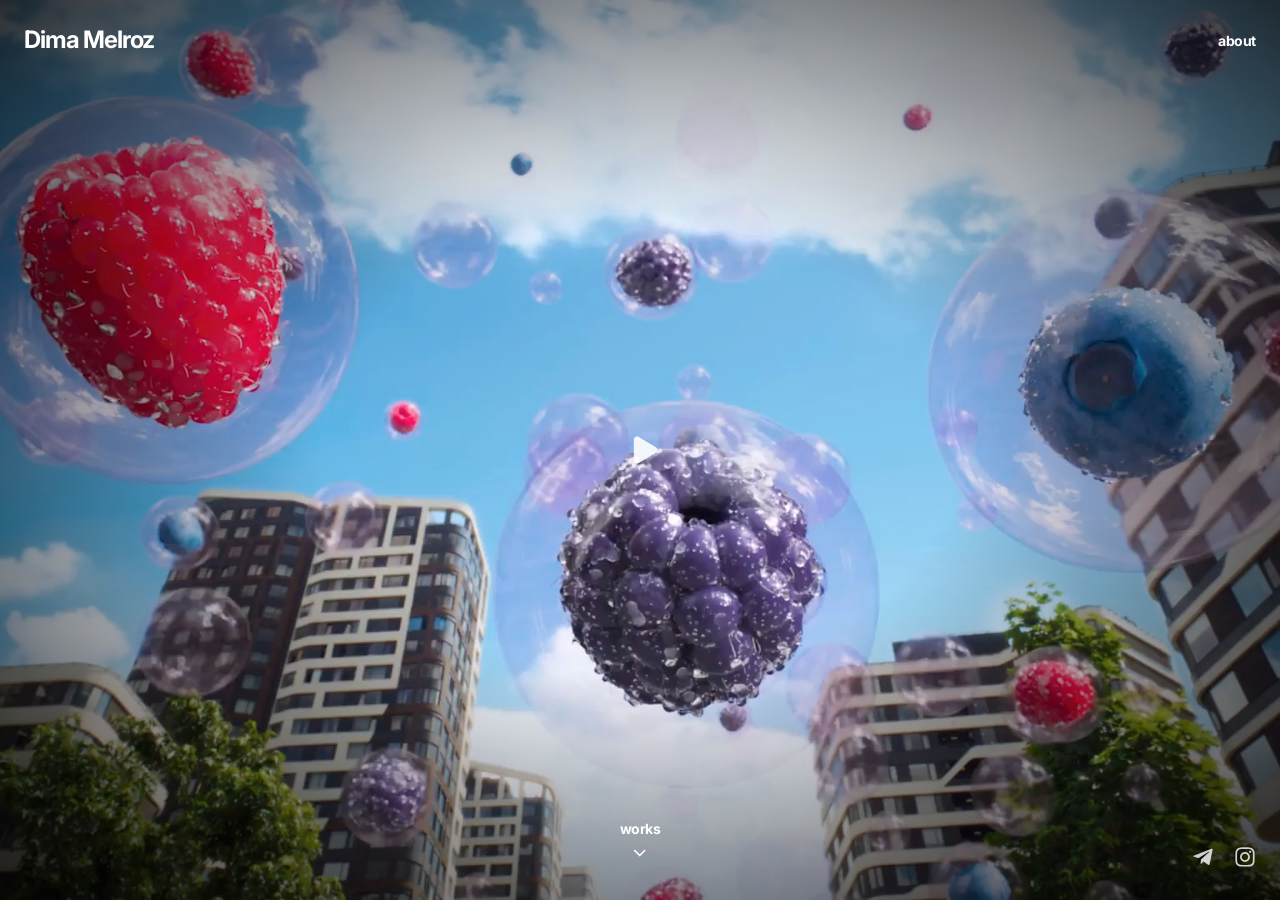
==== index.html @ 9985dc81 "Deploy queued work preview loading" ====
<!DOCTYPE html><html lang="en"><head><meta charSet="utf-8"/><meta name="viewport" content="width=device-width, initial-scale=1, maximum-scale=1"/><link rel="stylesheet" href="/_next/static/chunks/176vd5yc0ti4g.css" data-precedence="next"/><link rel="preload" as="script" fetchPriority="low" href="/_next/static/chunks/1-3at-bas7qha.js"/><script src="/_next/static/chunks/3diwb2iuom_tm.js" async=""></script><script src="/_next/static/chunks/3hdj40qmts5sf.js" async=""></script><script src="/_next/static/chunks/turbopack-1m31_u75n0wxl.js" async=""></script><script src="/_next/static/chunks/1y30nf5sc70g7.js" async=""></script><script src="/_next/static/chunks/25xmcw65e7tao.js" async=""></script><script src="/_next/static/chunks/14mrh2-p_w84d.js" async=""></script><script src="/_next/static/chunks/2h3ic3xntbhxk.js" async=""></script><title>Dima Melroz — Film Director</title><meta name="description" content="Portfolio of director Dima Melroz. Commercials, music videos, AI films."/><link rel="icon" href="/favicon.ico?favicon.1hoiaz_u17ow0.ico" sizes="256x256" type="image/x-icon"/><link rel="icon" href="/icon.svg?icon.28g_gi4tfd292.svg" sizes="any" type="image/svg+xml"/><script src="/_next/static/chunks/0cz1d0mv5g_q7.js" noModule=""></script></head><body><div hidden=""><!--$--><!--/$--></div><style>
        @keyframes works-filter-enter {
          from {
            opacity: 0;
            transform: translate(-50%, calc(-50% - 18px));
          }
          to {
            opacity: 1;
            transform: translate(-50%, -50%);
          }
        }
        .works-filter-controls {
          animation: works-filter-enter 0.5s cubic-bezier(0.22, 1, 0.36, 1) both;
        }
      </style><header class="fixed top-0 left-0 right-0 z-[90] flex items-center justify-between" style="height:var(--header-height);padding-left:clamp(16px, 3vw, 24px);padding-right:clamp(16px, 3vw, 24px);pointer-events:auto"><a class="text-white font-bold no-underline" style="font-size:clamp(20px, 2.5vw, 24px);letter-spacing:-0.04em" href="/">Dima Melroz</a><div class="flex items-center gap-4"><button class="hidden md:inline-block cursor-pointer bg-transparent border-none text-white hover:text-white transition-colors" style="font-size:14px;font-weight:700;letter-spacing:-0.035em">about</button><button class="md:hidden cursor-pointer bg-transparent border-none text-white p-1" aria-label="Open menu" style="line-height:0"><svg xmlns="http://www.w3.org/2000/svg" width="32" height="32" viewBox="0 0 24 24" fill="none" stroke="currentColor" stroke-width="1.5" stroke-linecap="round" stroke-linejoin="round" class="lucide lucide-plus" aria-hidden="true"><path d="M5 12h14"></path><path d="M12 5v14"></path></svg></button></div></header><main class="home-screen relative w-screen overflow-hidden" style="--home-bottom-offset:max(32px, calc(env(safe-area-inset-bottom) + 24px));height:100svh;min-height:100svh"><div class="absolute inset-0 z-0 pointer-events-none"><picture><source srcSet="/posters/showreel4-mobile-handbrake.mp4.jpg?v=first-frame-2" media="(max-width: 767px)"/><img src="/posters/showreel4-handbrake.mp4.jpg?v=first-frame-2" alt="" class="absolute inset-0 w-full h-full object-cover"/></picture><div class="absolute inset-0 pointer-events-none" style="background:radial-gradient(ellipse at center, rgba(0,0,0,0) 35%, rgba(0,0,0,0.8) 100%)"></div></div><div class="home-scroll-indicator absolute left-1/2 -translate-x-1/2 flex flex-col items-center gap-1"><a aria-label="Go to works" class="no-underline flex flex-col items-center gap-1 min-w-[48px] min-h-[48px] justify-center cursor-pointer p-2" href="/works/"><span class="flex flex-col items-center gap-1"><span style="font-size:14px;color:white;letter-spacing:-0.035em;font-weight:700">works</span><svg xmlns="http://www.w3.org/2000/svg" width="20" height="20" viewBox="0 0 24 24" fill="none" stroke="white" stroke-width="2" stroke-linecap="round" stroke-linejoin="round" class="lucide lucide-chevron-down" aria-hidden="true"><path d="m6 9 6 6 6-6"></path></svg></span></a><style>
        .home-scroll-indicator {
          bottom: var(--home-bottom-offset, max(32px, calc(env(safe-area-inset-bottom) + 24px)));
        }
      </style></div><div class="home-social-links" style="position:absolute;bottom:var(--home-bottom-offset);right:clamp(16px, 3vw, 24px);display:flex;align-items:center;gap:20px;z-index:20;pointer-events:auto"><div style="display:flex;align-items:center;gap:20px"><a href="https://t.me/melrozay" target="_blank" rel="noopener noreferrer" aria-label="Telegram" class="text-white/80 flex items-center transition duration-200 ease-out hover:-translate-y-0.5 hover:scale-110 hover:text-white focus-visible:outline focus-visible:outline-2 focus-visible:outline-white/70"><svg stroke="currentColor" fill="currentColor" stroke-width="0" viewBox="0 0 448 512" height="22" width="22" xmlns="http://www.w3.org/2000/svg"><path d="M446.7 98.6l-67.6 318.8c-5.1 22.5-18.4 28.1-37.3 17.5l-103-75.9-49.7 47.8c-5.5 5.5-10.1 10.1-20.7 10.1l7.4-104.9 190.9-172.5c8.3-7.4-1.8-11.5-12.9-4.1L117.8 284 16.2 252.2c-22.1-6.9-22.5-22.1 4.6-32.7L418.2 66.4c18.4-6.9 34.5 4.1 28.5 32.2z"></path></svg></a><a href="https://www.instagram.com/dima.melroz/" target="_blank" rel="noopener noreferrer" aria-label="Instagram" class="text-white/80 flex items-center transition duration-200 ease-out hover:-translate-y-0.5 hover:scale-110 hover:text-white focus-visible:outline focus-visible:outline-2 focus-visible:outline-white/70"><svg stroke="currentColor" fill="currentColor" stroke-width="0" viewBox="0 0 448 512" height="22" width="22" xmlns="http://www.w3.org/2000/svg"><path d="M224.1 141c-63.6 0-114.9 51.3-114.9 114.9s51.3 114.9 114.9 114.9S339 319.5 339 255.9 287.7 141 224.1 141zm0 189.6c-41.1 0-74.7-33.5-74.7-74.7s33.5-74.7 74.7-74.7 74.7 33.5 74.7 74.7-33.6 74.7-74.7 74.7zm146.4-194.3c0 14.9-12 26.8-26.8 26.8-14.9 0-26.8-12-26.8-26.8s12-26.8 26.8-26.8 26.8 12 26.8 26.8zm76.1 27.2c-1.7-35.9-9.9-67.7-36.2-93.9-26.2-26.2-58-34.4-93.9-36.2-37-2.1-147.9-2.1-184.9 0-35.8 1.7-67.6 9.9-93.9 36.1s-34.4 58-36.2 93.9c-2.1 37-2.1 147.9 0 184.9 1.7 35.9 9.9 67.7 36.2 93.9s58 34.4 93.9 36.2c37 2.1 147.9 2.1 184.9 0 35.9-1.7 67.7-9.9 93.9-36.2 26.2-26.2 34.4-58 36.2-93.9 2.1-37 2.1-147.8 0-184.8zM398.8 388c-7.8 19.6-22.9 34.7-42.6 42.6-29.5 11.7-99.5 9-132.1 9s-102.7 2.6-132.1-9c-19.6-7.8-34.7-22.9-42.6-42.6-11.7-29.5-9-99.5-9-132.1s-2.6-102.7 9-132.1c7.8-19.6 22.9-34.7 42.6-42.6 29.5-11.7 99.5-9 132.1-9s102.7-2.6 132.1 9c19.6 7.8 34.7 22.9 42.6 42.6 11.7 29.5 9 99.5 9 132.1s2.7 102.7-9 132.1z"></path></svg></a></div></div><style>
        .home-screen {
          --home-bottom-offset: max(32px, calc(env(safe-area-inset-bottom) + 24px));
        }
      </style></main><!--$--><!--/$--><script src="/_next/static/chunks/1-3at-bas7qha.js" id="_R_" async=""></script><script>(self.__next_f=self.__next_f||[]).push([0])</script><script>self.__next_f.push([1,"1:\"$Sreact.fragment\"\n2:I[85152,[\"/_next/static/chunks/1y30nf5sc70g7.js\",\"/_next/static/chunks/25xmcw65e7tao.js\",\"/_next/static/chunks/14mrh2-p_w84d.js\"],\"FilterProvider\"]\n3:I[48378,[\"/_next/static/chunks/1y30nf5sc70g7.js\",\"/_next/static/chunks/25xmcw65e7tao.js\",\"/_next/static/chunks/14mrh2-p_w84d.js\"],\"AboutProvider\"]\n4:I[3374,[\"/_next/static/chunks/1y30nf5sc70g7.js\",\"/_next/static/chunks/25xmcw65e7tao.js\",\"/_next/static/chunks/14mrh2-p_w84d.js\"],\"Header\"]\n5:I[39756,[\"/_next/static/chunks/1y30nf5sc70g7.js\",\"/_next/static/chunks/25xmcw65e7tao.js\",\"/_next/static/chunks/14mrh2-p_w84d.js\"],\"default\"]\n6:I[37457,[\"/_next/static/chunks/1y30nf5sc70g7.js\",\"/_next/static/chunks/25xmcw65e7tao.js\",\"/_next/static/chunks/14mrh2-p_w84d.js\"],\"default\"]\n7:I[2701,[\"/_next/static/chunks/1y30nf5sc70g7.js\",\"/_next/static/chunks/25xmcw65e7tao.js\",\"/_next/static/chunks/14mrh2-p_w84d.js\"],\"AboutOverlay\"]\n8:I[47257,[\"/_next/static/chunks/1y30nf5sc70g7.js\",\"/_next/static/chunks/25xmcw65e7tao.js\",\"/_next/static/chunks/14mrh2-p_w84d.js\"],\"ClientPageRoot\"]\n9:I[52683,[\"/_next/static/chunks/1y30nf5sc70g7.js\",\"/_next/static/chunks/25xmcw65e7tao.js\",\"/_next/static/chunks/14mrh2-p_w84d.js\",\"/_next/static/chunks/2h3ic3xntbhxk.js\"],\"default\"]\nc:I[97367,[\"/_next/static/chunks/1y30nf5sc70g7.js\",\"/_next/static/chunks/25xmcw65e7tao.js\",\"/_next/static/chunks/14mrh2-p_w84d.js\"],\"OutletBoundary\"]\nd:\"$Sreact.suspense\"\nf:I[97367,[\"/_next/static/chunks/1y30nf5sc70g7.js\",\"/_next/static/chunks/25xmcw65e7tao.js\",\"/_next/static/chunks/14mrh2-p_w84d.js\"],\"ViewportBoundary\"]\n11:I[97367,[\"/_next/static/chunks/1y30nf5sc70g7.js\",\"/_next/static/chunks/25xmcw65e7tao.js\",\"/_next/static/chunks/14mrh2-p_w84d.js\"],\"MetadataBoundary\"]\n13:I[68027,[\"/_next/static/chunks/1y30nf5sc70g7.js\",\"/_next/static/chunks/25xmcw65e7tao.js\",\"/_next/static/chunks/14mrh2-p_w84d.js\"],\"default\",1]\n:HL[\"/_next/static/chunks/176vd5yc0ti4g.css\",\"style\"]\n"])</script><script>self.__next_f.push([1,"0:{\"P\":null,\"c\":[\"\",\"\"],\"q\":\"\",\"i\":false,\"f\":[[[\"\",{\"children\":[\"__PAGE__\",{}]},\"$undefined\",\"$undefined\",16],[[\"$\",\"$1\",\"c\",{\"children\":[[[\"$\",\"link\",\"0\",{\"rel\":\"stylesheet\",\"href\":\"/_next/static/chunks/176vd5yc0ti4g.css\",\"precedence\":\"next\",\"crossOrigin\":\"$undefined\",\"nonce\":\"$undefined\"}],[\"$\",\"script\",\"script-0\",{\"src\":\"/_next/static/chunks/1y30nf5sc70g7.js\",\"async\":true,\"nonce\":\"$undefined\"}],[\"$\",\"script\",\"script-1\",{\"src\":\"/_next/static/chunks/25xmcw65e7tao.js\",\"async\":true,\"nonce\":\"$undefined\"}],[\"$\",\"script\",\"script-2\",{\"src\":\"/_next/static/chunks/14mrh2-p_w84d.js\",\"async\":true,\"nonce\":\"$undefined\"}]],[\"$\",\"html\",null,{\"lang\":\"en\",\"children\":[\"$\",\"body\",null,{\"children\":[\"$\",\"$L2\",null,{\"children\":[\"$\",\"$L3\",null,{\"children\":[[\"$\",\"$L4\",null,{}],[\"$\",\"$L5\",null,{\"parallelRouterKey\":\"children\",\"error\":\"$undefined\",\"errorStyles\":\"$undefined\",\"errorScripts\":\"$undefined\",\"template\":[\"$\",\"$L6\",null,{}],\"templateStyles\":\"$undefined\",\"templateScripts\":\"$undefined\",\"notFound\":[[[\"$\",\"title\",null,{\"children\":\"404: This page could not be found.\"}],[\"$\",\"div\",null,{\"style\":{\"fontFamily\":\"system-ui,\\\"Segoe UI\\\",Roboto,Helvetica,Arial,sans-serif,\\\"Apple Color Emoji\\\",\\\"Segoe UI Emoji\\\"\",\"height\":\"100vh\",\"textAlign\":\"center\",\"display\":\"flex\",\"flexDirection\":\"column\",\"alignItems\":\"center\",\"justifyContent\":\"center\"},\"children\":[\"$\",\"div\",null,{\"children\":[[\"$\",\"style\",null,{\"dangerouslySetInnerHTML\":{\"__html\":\"body{color:#000;background:#fff;margin:0}.next-error-h1{border-right:1px solid rgba(0,0,0,.3)}@media (prefers-color-scheme:dark){body{color:#fff;background:#000}.next-error-h1{border-right:1px solid rgba(255,255,255,.3)}}\"}}],[\"$\",\"h1\",null,{\"className\":\"next-error-h1\",\"style\":{\"display\":\"inline-block\",\"margin\":\"0 20px 0 0\",\"padding\":\"0 23px 0 0\",\"fontSize\":24,\"fontWeight\":500,\"verticalAlign\":\"top\",\"lineHeight\":\"49px\"},\"children\":404}],[\"$\",\"div\",null,{\"style\":{\"display\":\"inline-block\"},\"children\":[\"$\",\"h2\",null,{\"style\":{\"fontSize\":14,\"fontWeight\":400,\"lineHeight\":\"49px\",\"margin\":0},\"children\":\"This page could not be found.\"}]}]]}]}]],[]],\"forbidden\":\"$undefined\",\"unauthorized\":\"$undefined\"}],[\"$\",\"$L7\",null,{}]]}]}]}]}]]}],{\"children\":[[\"$\",\"$1\",\"c\",{\"children\":[[\"$\",\"$L8\",null,{\"Component\":\"$9\",\"serverProvidedParams\":{\"searchParams\":{},\"params\":{},\"promises\":[\"$@a\",\"$@b\"]}}],[[\"$\",\"script\",\"script-0\",{\"src\":\"/_next/static/chunks/2h3ic3xntbhxk.js\",\"async\":true,\"nonce\":\"$undefined\"}]],[\"$\",\"$Lc\",null,{\"children\":[\"$\",\"$d\",null,{\"name\":\"Next.MetadataOutlet\",\"children\":\"$@e\"}]}]]}],{},null,false,null]},null,false,null],[\"$\",\"$1\",\"h\",{\"children\":[null,[\"$\",\"$Lf\",null,{\"children\":\"$L10\"}],[\"$\",\"div\",null,{\"hidden\":true,\"children\":[\"$\",\"$L11\",null,{\"children\":[\"$\",\"$d\",null,{\"name\":\"Next.Metadata\",\"children\":\"$L12\"}]}]}],null]}],false]],\"m\":\"$undefined\",\"G\":[\"$13\",[[\"$\",\"link\",\"0\",{\"rel\":\"stylesheet\",\"href\":\"/_next/static/chunks/176vd5yc0ti4g.css\",\"precedence\":\"next\",\"crossOrigin\":\"$undefined\",\"nonce\":\"$undefined\"}]]],\"S\":true,\"h\":null,\"s\":\"$undefined\",\"l\":\"$undefined\",\"p\":\"$undefined\",\"d\":\"$undefined\",\"b\":\"7ACKQ4gsOfjHEMgjkuQWg\"}\n"])</script><script>self.__next_f.push([1,"a:{}\nb:\"$0:f:0:1:1:children:0:props:children:0:props:serverProvidedParams:params\"\n"])</script><script>self.__next_f.push([1,"10:[[\"$\",\"meta\",\"0\",{\"charSet\":\"utf-8\"}],[\"$\",\"meta\",\"1\",{\"name\":\"viewport\",\"content\":\"width=device-width, initial-scale=1, maximum-scale=1\"}]]\n"])</script><script>self.__next_f.push([1,"14:I[27201,[\"/_next/static/chunks/1y30nf5sc70g7.js\",\"/_next/static/chunks/25xmcw65e7tao.js\",\"/_next/static/chunks/14mrh2-p_w84d.js\"],\"IconMark\"]\ne:null\n12:[[\"$\",\"title\",\"0\",{\"children\":\"Dima Melroz — Film Director\"}],[\"$\",\"meta\",\"1\",{\"name\":\"description\",\"content\":\"Portfolio of director Dima Melroz. Commercials, music videos, AI films.\"}],[\"$\",\"link\",\"2\",{\"rel\":\"icon\",\"href\":\"/favicon.ico?favicon.1hoiaz_u17ow0.ico\",\"sizes\":\"256x256\",\"type\":\"image/x-icon\"}],[\"$\",\"link\",\"3\",{\"rel\":\"icon\",\"href\":\"/icon.svg?icon.28g_gi4tfd292.svg\",\"sizes\":\"any\",\"type\":\"image/svg+xml\"}],[\"$\",\"$L14\",\"4\",{}]]\n"])</script></body></html>
---- _next/static/chunks/176vd5yc0ti4g.css ----
@import "https://fonts.googleapis.com/css2?family=Inter:wght@400;500;600;700&display=swap";
@layer properties{@supports (((-webkit-hyphens:none)) and (not (margin-trim:inline))) or ((-moz-orient:inline) and (not (color:rgb(from red r g b)))){*,:before,:after,::backdrop{--tw-translate-x:0;--tw-translate-y:0;--tw-translate-z:0;--tw-rotate-x:initial;--tw-rotate-y:initial;--tw-rotate-z:initial;--tw-skew-x:initial;--tw-skew-y:initial;--tw-border-style:solid;--tw-gradient-position:initial;--tw-gradient-from:#0000;--tw-gradient-via:#0000;--tw-gradient-to:#0000;--tw-gradient-stops:initial;--tw-gradient-via-stops:initial;--tw-gradient-from-position:0%;--tw-gradient-via-position:50%;--tw-gradient-to-position:100%;--tw-font-weight:initial;--tw-blur:initial;--tw-brightness:initial;--tw-contrast:initial;--tw-grayscale:initial;--tw-hue-rotate:initial;--tw-invert:initial;--tw-opacity:initial;--tw-saturate:initial;--tw-sepia:initial;--tw-drop-shadow:initial;--tw-drop-shadow-color:initial;--tw-drop-shadow-alpha:100%;--tw-drop-shadow-size:initial;--tw-backdrop-blur:initial;--tw-backdrop-brightness:initial;--tw-backdrop-contrast:initial;--tw-backdrop-grayscale:initial;--tw-backdrop-hue-rotate:initial;--tw-backdrop-invert:initial;--tw-backdrop-opacity:initial;--tw-backdrop-saturate:initial;--tw-backdrop-sepia:initial;--tw-duration:initial;--tw-ease:initial;--tw-scale-x:1;--tw-scale-y:1;--tw-scale-z:1;--tw-outline-style:solid}}}@layer theme{:root,:host{--font-sans:ui-sans-serif, system-ui, sans-serif, "Apple Color Emoji", "Segoe UI Emoji", "Segoe UI Symbol", "Noto Color Emoji";--font-mono:ui-monospace, SFMono-Regular, Menlo, Monaco, Consolas, "Liberation Mono", "Courier New", monospace;--color-black:#000;--color-white:#fff;--spacing:.25rem;--container-7xl:80rem;--text-xs:.75rem;--text-xs--line-height:calc(1 / .75);--text-base:1rem;--text-base--line-height:calc(1.5 / 1);--text-lg:1.125rem;--text-lg--line-height:calc(1.75 / 1.125);--font-weight-bold:700;--ease-out:cubic-bezier(0, 0, .2, 1);--blur-2xl:40px;--blur-3xl:64px;--aspect-video:16 / 9;--default-transition-duration:.15s;--default-transition-timing-function:cubic-bezier(.4, 0, .2, 1);--default-font-family:var(--font-sans);--default-mono-font-family:var(--font-mono);--color-bg:#0a0a0a;--color-text:#f5f7fa}}@layer base{*,:after,:before,::backdrop{box-sizing:border-box;border:0 solid;margin:0;padding:0}::file-selector-button{box-sizing:border-box;border:0 solid;margin:0;padding:0}html,:host{-webkit-text-size-adjust:100%;tab-size:4;line-height:1.5;font-family:var(--default-font-family,ui-sans-serif, system-ui, sans-serif, "Apple Color Emoji", "Segoe UI Emoji", "Segoe UI Symbol", "Noto Color Emoji");font-feature-settings:var(--default-font-feature-settings,normal);font-variation-settings:var(--default-font-variation-settings,normal);-webkit-tap-highlight-color:transparent}hr{height:0;color:inherit;border-top-width:1px}abbr:where([title]){-webkit-text-decoration:underline dotted;text-decoration:underline dotted}h1,h2,h3,h4,h5,h6{font-size:inherit;font-weight:inherit}a{color:inherit;-webkit-text-decoration:inherit;-webkit-text-decoration:inherit;-webkit-text-decoration:inherit;-webkit-text-decoration:inherit;text-decoration:inherit}b,strong{font-weight:bolder}code,kbd,samp,pre{font-family:var(--default-mono-font-family,ui-monospace, SFMono-Regular, Menlo, Monaco, Consolas, "Liberation Mono", "Courier New", monospace);font-feature-settings:var(--default-mono-font-feature-settings,normal);font-variation-settings:var(--default-mono-font-variation-settings,normal);font-size:1em}small{font-size:80%}sub,sup{vertical-align:baseline;font-size:75%;line-height:0;position:relative}sub{bottom:-.25em}sup{top:-.5em}table{text-indent:0;border-color:inherit;border-collapse:collapse}:-moz-focusring{outline:auto}progress{vertical-align:baseline}summary{display:list-item}ol,ul,menu{list-style:none}img,svg,video,canvas,audio,iframe,embed,object{vertical-align:middle;display:block}img,video{max-width:100%;height:auto}button,input,select,optgroup,textarea{font:inherit;font-feature-settings:inherit;font-variation-settings:inherit;letter-spacing:inherit;color:inherit;opacity:1;background-color:#0000;border-radius:0}::file-selector-button{font:inherit;font-feature-settings:inherit;font-variation-settings:inherit;letter-spacing:inherit;color:inherit;opacity:1;background-color:#0000;border-radius:0}:where(select:is([multiple],[size])) optgroup{font-weight:bolder}:where(select:is([multiple],[size])) optgroup option{padding-inline-start:20px}::file-selector-button{margin-inline-end:4px}::placeholder{opacity:1}@supports (not ((-webkit-appearance:-apple-pay-button))) or (contain-intrinsic-size:1px){::placeholder{color:currentColor}@supports (color:color-mix(in lab, red, red)){::placeholder{color:color-mix(in oklab, currentcolor 50%, transparent)}}}textarea{resize:vertical}::-webkit-search-decoration{-webkit-appearance:none}::-webkit-date-and-time-value{min-height:1lh;text-align:inherit}::-webkit-datetime-edit{display:inline-flex}::-webkit-datetime-edit-fields-wrapper{padding:0}::-webkit-datetime-edit{padding-block:0}::-webkit-datetime-edit-year-field{padding-block:0}::-webkit-datetime-edit-month-field{padding-block:0}::-webkit-datetime-edit-day-field{padding-block:0}::-webkit-datetime-edit-hour-field{padding-block:0}::-webkit-datetime-edit-minute-field{padding-block:0}::-webkit-datetime-edit-second-field{padding-block:0}::-webkit-datetime-edit-millisecond-field{padding-block:0}::-webkit-datetime-edit-meridiem-field{padding-block:0}::-webkit-calendar-picker-indicator{line-height:1}:-moz-ui-invalid{box-shadow:none}button,input:where([type=button],[type=reset],[type=submit]){appearance:button}::file-selector-button{appearance:button}::-webkit-inner-spin-button{height:auto}::-webkit-outer-spin-button{height:auto}[hidden]:where(:not([hidden=until-found])){display:none!important}}@layer components;@layer utilities{.pointer-events-auto{pointer-events:auto}.pointer-events-none{pointer-events:none}.invisible{visibility:hidden}.visible{visibility:visible}.absolute{position:absolute}.fixed{position:fixed}.relative{position:relative}.static{position:static}.inset-0{inset:calc(var(--spacing) * 0)}.top-0{top:calc(var(--spacing) * 0)}.top-1\/2{top:50%}.top-4{top:calc(var(--spacing) * 4)}.top-6{top:calc(var(--spacing) * 6)}.right-0{right:calc(var(--spacing) * 0)}.right-4{right:calc(var(--spacing) * 4)}.right-6{right:calc(var(--spacing) * 6)}.bottom-0{bottom:calc(var(--spacing) * 0)}.bottom-4{bottom:calc(var(--spacing) * 4)}.left-0{left:calc(var(--spacing) * 0)}.left-1\/2{left:50%}.left-4{left:calc(var(--spacing) * 4)}.-z-10{z-index:calc(10 * -1)}.z-0{z-index:0}.z-10{z-index:10}.z-20{z-index:20}.z-\[90\]{z-index:90}.z-\[100\]{z-index:100}.z-\[150\]{z-index:150}.z-\[200\]{z-index:200}.container{width:100%}@media (min-width:40rem){.container{max-width:40rem}}@media (min-width:48rem){.container{max-width:48rem}}@media (min-width:64rem){.container{max-width:64rem}}@media (min-width:80rem){.container{max-width:80rem}}@media (min-width:96rem){.container{max-width:96rem}}.mx-auto{margin-inline:auto}.block{display:block}.flex{display:flex}.grid{display:grid}.hidden{display:none}.inline-block{display:inline-block}.inline-flex{display:inline-flex}.aspect-\[9\/16\]{aspect-ratio:9/16}.aspect-video{aspect-ratio:var(--aspect-video)}.h-10{height:calc(var(--spacing) * 10)}.h-16{height:calc(var(--spacing) * 16)}.h-full{height:100%}.min-h-\[48px\]{min-height:48px}.w-10{width:calc(var(--spacing) * 10)}.w-16{width:calc(var(--spacing) * 16)}.w-full{width:100%}.w-screen{width:100vw}.max-w-7xl{max-width:var(--container-7xl)}.min-w-\[48px\]{min-width:48px}.-translate-x-1\/2{--tw-translate-x:calc(calc(1 / 2 * 100%) * -1);translate:var(--tw-translate-x) var(--tw-translate-y)}.-translate-y-1\/2{--tw-translate-y:calc(calc(1 / 2 * 100%) * -1);translate:var(--tw-translate-x) var(--tw-translate-y)}.transform{transform:var(--tw-rotate-x,) var(--tw-rotate-y,) var(--tw-rotate-z,) var(--tw-skew-x,) var(--tw-skew-y,)}.cursor-default{cursor:default}.cursor-pointer{cursor:pointer}.resize{resize:both}.flex-col{flex-direction:column}.flex-wrap{flex-wrap:wrap}.items-center{align-items:center}.justify-between{justify-content:space-between}.justify-center{justify-content:center}.gap-1{gap:calc(var(--spacing) * 1)}.gap-4{gap:calc(var(--spacing) * 4)}.overflow-hidden{overflow:hidden}.overflow-y-auto{overflow-y:auto}.border{border-style:var(--tw-border-style);border-width:1px}.border-0{border-style:var(--tw-border-style);border-width:0}.border-none{--tw-border-style:none;border-style:none}.bg-black{background-color:var(--color-black)}.bg-black\/30{background-color:#0000004d}@supports (color:color-mix(in lab, red, red)){.bg-black\/30{background-color:color-mix(in oklab, var(--color-black) 30%, transparent)}}.bg-black\/70{background-color:#000000b3}@supports (color:color-mix(in lab, red, red)){.bg-black\/70{background-color:color-mix(in oklab, var(--color-black) 70%, transparent)}}.bg-transparent{background-color:#0000}.bg-gradient-to-t{--tw-gradient-position:to top in oklab;background-image:linear-gradient(var(--tw-gradient-stops))}.from-black\/80{--tw-gradient-from:#000c}@supports (color:color-mix(in lab, red, red)){.from-black\/80{--tw-gradient-from:color-mix(in oklab, var(--color-black) 80%, transparent)}}.from-black\/80{--tw-gradient-stops:var(--tw-gradient-via-stops,var(--tw-gradient-position), var(--tw-gradient-from) var(--tw-gradient-from-position), var(--tw-gradient-to) var(--tw-gradient-to-position))}.via-black\/20{--tw-gradient-via:#0003}@supports (color:color-mix(in lab, red, red)){.via-black\/20{--tw-gradient-via:color-mix(in oklab, var(--color-black) 20%, transparent)}}.via-black\/20{--tw-gradient-via-stops:var(--tw-gradient-position), var(--tw-gradient-from) var(--tw-gradient-from-position), var(--tw-gradient-via) var(--tw-gradient-via-position), var(--tw-gradient-to) var(--tw-gradient-to-position);--tw-gradient-stops:var(--tw-gradient-via-stops)}.to-transparent{--tw-gradient-to:transparent;--tw-gradient-stops:var(--tw-gradient-via-stops,var(--tw-gradient-position), var(--tw-gradient-from) var(--tw-gradient-from-position), var(--tw-gradient-to) var(--tw-gradient-to-position))}.object-cover{object-fit:cover}.p-0{padding:calc(var(--spacing) * 0)}.p-1{padding:calc(var(--spacing) * 1)}.p-2{padding:calc(var(--spacing) * 2)}.px-4{padding-inline:calc(var(--spacing) * 4)}.px-8{padding-inline:calc(var(--spacing) * 8)}.py-4{padding-block:calc(var(--spacing) * 4)}.pb-6{padding-bottom:calc(var(--spacing) * 6)}.text-base{font-size:var(--text-base);line-height:var(--tw-leading,var(--text-base--line-height))}.text-xs{font-size:var(--text-xs);line-height:var(--tw-leading,var(--text-xs--line-height))}.font-bold{--tw-font-weight:var(--font-weight-bold);font-weight:var(--font-weight-bold)}.text-white{color:var(--color-white)}.text-white\/50{color:#ffffff80}@supports (color:color-mix(in lab, red, red)){.text-white\/50{color:color-mix(in oklab, var(--color-white) 50%, transparent)}}.text-white\/70{color:#ffffffb3}@supports (color:color-mix(in lab, red, red)){.text-white\/70{color:color-mix(in oklab, var(--color-white) 70%, transparent)}}.text-white\/80{color:#fffc}@supports (color:color-mix(in lab, red, red)){.text-white\/80{color:color-mix(in oklab, var(--color-white) 80%, transparent)}}.lowercase{text-transform:lowercase}.no-underline{text-decoration-line:none}.opacity-50{opacity:.5}.opacity-90{opacity:.9}.opacity-100{opacity:1}.filter{filter:var(--tw-blur,) var(--tw-brightness,) var(--tw-contrast,) var(--tw-grayscale,) var(--tw-hue-rotate,) var(--tw-invert,) var(--tw-saturate,) var(--tw-sepia,) var(--tw-drop-shadow,)}.backdrop-blur{--tw-backdrop-blur:blur(8px);-webkit-backdrop-filter:var(--tw-backdrop-blur,) var(--tw-backdrop-brightness,) var(--tw-backdrop-contrast,) var(--tw-backdrop-grayscale,) var(--tw-backdrop-hue-rotate,) var(--tw-backdrop-invert,) var(--tw-backdrop-opacity,) var(--tw-backdrop-saturate,) var(--tw-backdrop-sepia,);backdrop-filter:var(--tw-backdrop-blur,) var(--tw-backdrop-brightness,) var(--tw-backdrop-contrast,) var(--tw-backdrop-grayscale,) var(--tw-backdrop-hue-rotate,) var(--tw-backdrop-invert,) var(--tw-backdrop-opacity,) var(--tw-backdrop-saturate,) var(--tw-backdrop-sepia,)}.backdrop-blur-2xl{--tw-backdrop-blur:blur(var(--blur-2xl));-webkit-backdrop-filter:var(--tw-backdrop-blur,) var(--tw-backdrop-brightness,) var(--tw-backdrop-contrast,) var(--tw-backdrop-grayscale,) var(--tw-backdrop-hue-rotate,) var(--tw-backdrop-invert,) var(--tw-backdrop-opacity,) var(--tw-backdrop-saturate,) var(--tw-backdrop-sepia,);backdrop-filter:var(--tw-backdrop-blur,) var(--tw-backdrop-brightness,) var(--tw-backdrop-contrast,) var(--tw-backdrop-grayscale,) var(--tw-backdrop-hue-rotate,) var(--tw-backdrop-invert,) var(--tw-backdrop-opacity,) var(--tw-backdrop-saturate,) var(--tw-backdrop-sepia,)}.backdrop-blur-3xl{--tw-backdrop-blur:blur(var(--blur-3xl));-webkit-backdrop-filter:var(--tw-backdrop-blur,) var(--tw-backdrop-brightness,) var(--tw-backdrop-contrast,) var(--tw-backdrop-grayscale,) var(--tw-backdrop-hue-rotate,) var(--tw-backdrop-invert,) var(--tw-backdrop-opacity,) var(--tw-backdrop-saturate,) var(--tw-backdrop-sepia,);backdrop-filter:var(--tw-backdrop-blur,) var(--tw-backdrop-brightness,) var(--tw-backdrop-contrast,) var(--tw-backdrop-grayscale,) var(--tw-backdrop-hue-rotate,) var(--tw-backdrop-invert,) var(--tw-backdrop-opacity,) var(--tw-backdrop-saturate,) var(--tw-backdrop-sepia,)}.transition{transition-property:color,background-color,border-color,outline-color,text-decoration-color,fill,stroke,--tw-gradient-from,--tw-gradient-via,--tw-gradient-to,opacity,box-shadow,transform,translate,scale,rotate,filter,-webkit-backdrop-filter,backdrop-filter,display,content-visibility,overlay,pointer-events;transition-timing-function:var(--tw-ease,var(--default-transition-timing-function));transition-duration:var(--tw-duration,var(--default-transition-duration))}.transition-colors{transition-property:color,background-color,border-color,outline-color,text-decoration-color,fill,stroke,--tw-gradient-from,--tw-gradient-via,--tw-gradient-to;transition-timing-function:var(--tw-ease,var(--default-transition-timing-function));transition-duration:var(--tw-duration,var(--default-transition-duration))}.transition-opacity{transition-property:opacity;transition-timing-function:var(--tw-ease,var(--default-transition-timing-function));transition-duration:var(--tw-duration,var(--default-transition-duration))}.duration-200{--tw-duration:.2s;transition-duration:.2s}.duration-500{--tw-duration:.5s;transition-duration:.5s}.duration-700{--tw-duration:.7s;transition-duration:.7s}.ease-out{--tw-ease:var(--ease-out);transition-timing-function:var(--ease-out)}@media (hover:hover){.hover\:-translate-y-0\.5:hover{--tw-translate-y:calc(var(--spacing) * -.5);translate:var(--tw-translate-x) var(--tw-translate-y)}.hover\:scale-110:hover{--tw-scale-x:110%;--tw-scale-y:110%;--tw-scale-z:110%;scale:var(--tw-scale-x) var(--tw-scale-y)}.hover\:text-white:hover{color:var(--color-white)}}.focus-visible\:outline:focus-visible{outline-style:var(--tw-outline-style);outline-width:1px}.focus-visible\:outline-2:focus-visible{outline-style:var(--tw-outline-style);outline-width:2px}.focus-visible\:outline-white:focus-visible{outline-color:var(--color-white)}.focus-visible\:outline-white\/70:focus-visible{outline-color:#ffffffb3}@supports (color:color-mix(in lab, red, red)){.focus-visible\:outline-white\/70:focus-visible{outline-color:color-mix(in oklab, var(--color-white) 70%, transparent)}}@media (min-width:48rem){.md\:top-3{top:calc(var(--spacing) * 3)}.md\:right-3{right:calc(var(--spacing) * 3)}.md\:bottom-3{bottom:calc(var(--spacing) * 3)}.md\:left-3{left:calc(var(--spacing) * 3)}.md\:flex{display:flex}.md\:hidden{display:none}.md\:inline-block{display:inline-block}.md\:flex-row{flex-direction:row}.md\:text-lg{font-size:var(--text-lg);line-height:var(--tw-leading,var(--text-lg--line-height))}.md\:opacity-0{opacity:0}@media (hover:hover){.md\:group-hover\:opacity-100:is(:where(.group):hover *){opacity:1}}}}:root{--header-height:80px;--duration-fast:.2s;--duration-base:.4s;--duration-slow:.7s;--easing:cubic-bezier(.22, 1, .36, 1)}html,body{background-color:var(--color-bg);color:var(--color-text);-webkit-font-smoothing:antialiased;margin:0;padding:0;font-family:Inter,system-ui,-apple-system,sans-serif}*{box-sizing:border-box}.background-video::-webkit-media-controls{-webkit-appearance:none;opacity:0!important;pointer-events:none!important;display:none!important}.background-video::-webkit-media-controls-panel{-webkit-appearance:none;opacity:0!important;pointer-events:none!important;display:none!important}.background-video::-webkit-media-controls-play-button{-webkit-appearance:none;opacity:0!important;pointer-events:none!important;display:none!important}.background-video::-webkit-media-controls-start-playback-button{-webkit-appearance:none;opacity:0!important;pointer-events:none!important;display:none!important}.background-video::-webkit-media-controls-overlay-play-button{-webkit-appearance:none;opacity:0!important;pointer-events:none!important;display:none!important}@media (prefers-reduced-motion:reduce){*,:before,:after{transition-duration:.01ms!important;animation-iteration-count:1!important}}@property --tw-translate-x{syntax:"*";inherits:false;initial-value:0}@property --tw-translate-y{syntax:"*";inherits:false;initial-value:0}@property --tw-translate-z{syntax:"*";inherits:false;initial-value:0}@property --tw-rotate-x{syntax:"*";inherits:false}@property --tw-rotate-y{syntax:"*";inherits:false}@property --tw-rotate-z{syntax:"*";inherits:false}@property --tw-skew-x{syntax:"*";inherits:false}@property --tw-skew-y{syntax:"*";inherits:false}@property --tw-border-style{syntax:"*";inherits:false;initial-value:solid}@property --tw-gradient-position{syntax:"*";inherits:false}@property --tw-gradient-from{syntax:"<color>";inherits:false;initial-value:#0000}@property --tw-gradient-via{syntax:"<color>";inherits:false;initial-value:#0000}@property --tw-gradient-to{syntax:"<color>";inherits:false;initial-value:#0000}@property --tw-gradient-stops{syntax:"*";inherits:false}@property --tw-gradient-via-stops{syntax:"*";inherits:false}@property --tw-gradient-from-position{syntax:"<length-percentage>";inherits:false;initial-value:0%}@property --tw-gradient-via-position{syntax:"<length-percentage>";inherits:false;initial-value:50%}@property --tw-gradient-to-position{syntax:"<length-percentage>";inherits:false;initial-value:100%}@property --tw-font-weight{syntax:"*";inherits:false}@property --tw-blur{syntax:"*";inherits:false}@property --tw-brightness{syntax:"*";inherits:false}@property --tw-contrast{syntax:"*";inherits:false}@property --tw-grayscale{syntax:"*";inherits:false}@property --tw-hue-rotate{syntax:"*";inherits:false}@property --tw-invert{syntax:"*";inherits:false}@property --tw-opacity{syntax:"*";inherits:false}@property --tw-saturate{syntax:"*";inherits:false}@property --tw-sepia{syntax:"*";inherits:false}@property --tw-drop-shadow{syntax:"*";inherits:false}@property --tw-drop-shadow-color{syntax:"*";inherits:false}@property --tw-drop-shadow-alpha{syntax:"<percentage>";inherits:false;initial-value:100%}@property --tw-drop-shadow-size{syntax:"*";inherits:false}@property --tw-backdrop-blur{syntax:"*";inherits:false}@property --tw-backdrop-brightness{syntax:"*";inherits:false}@property --tw-backdrop-contrast{syntax:"*";inherits:false}@property --tw-backdrop-grayscale{syntax:"*";inherits:false}@property --tw-backdrop-hue-rotate{syntax:"*";inherits:false}@property --tw-backdrop-invert{syntax:"*";inherits:false}@property --tw-backdrop-opacity{syntax:"*";inherits:false}@property --tw-backdrop-saturate{syntax:"*";inherits:false}@property --tw-backdrop-sepia{syntax:"*";inherits:false}@property --tw-duration{syntax:"*";inherits:false}@property --tw-ease{syntax:"*";inherits:false}@property --tw-scale-x{syntax:"*";inherits:false;initial-value:1}@property --tw-scale-y{syntax:"*";inherits:false;initial-value:1}@property --tw-scale-z{syntax:"*";inherits:false;initial-value:1}@property --tw-outline-style{syntax:"*";inherits:false;initial-value:solid}
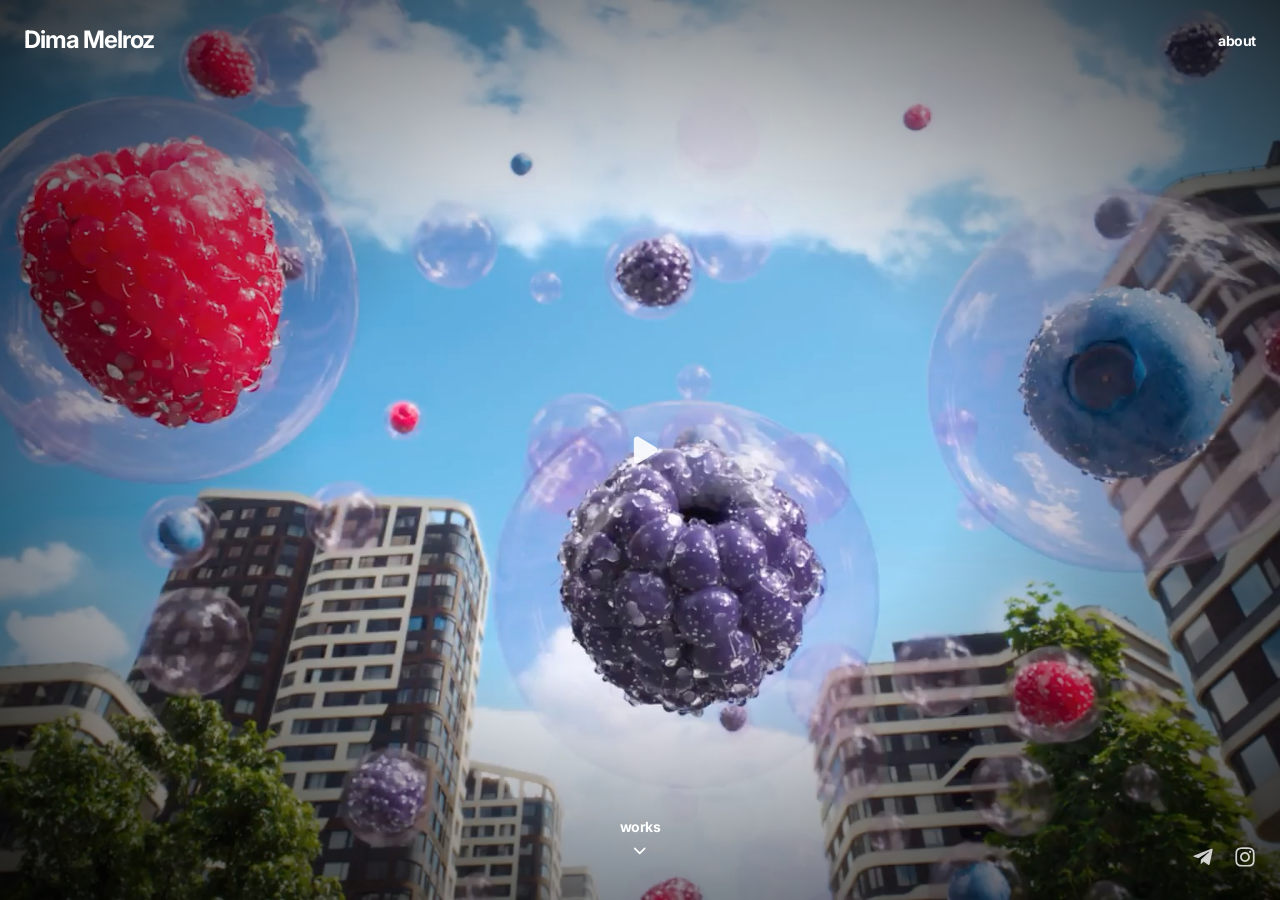
==== commit 2adaf531: "Deploy about copy and desktop showreel" ====
--- a/index.html
+++ b/index.html
@@ -1,4 +1,4 @@
-<!DOCTYPE html><html lang="en"><head><meta charSet="utf-8"/><meta name="viewport" content="width=device-width, initial-scale=1, maximum-scale=1"/><link rel="stylesheet" href="/_next/static/chunks/176vd5yc0ti4g.css" data-precedence="next"/><link rel="preload" as="script" fetchPriority="low" href="/_next/static/chunks/1-3at-bas7qha.js"/><script src="/_next/static/chunks/3diwb2iuom_tm.js" async=""></script><script src="/_next/static/chunks/3hdj40qmts5sf.js" async=""></script><script src="/_next/static/chunks/turbopack-1m31_u75n0wxl.js" async=""></script><script src="/_next/static/chunks/1y30nf5sc70g7.js" async=""></script><script src="/_next/static/chunks/25xmcw65e7tao.js" async=""></script><script src="/_next/static/chunks/14mrh2-p_w84d.js" async=""></script><script src="/_next/static/chunks/2h3ic3xntbhxk.js" async=""></script><title>Dima Melroz — Film Director</title><meta name="description" content="Portfolio of director Dima Melroz. Commercials, music videos, AI films."/><link rel="icon" href="/favicon.ico?favicon.1hoiaz_u17ow0.ico" sizes="256x256" type="image/x-icon"/><link rel="icon" href="/icon.svg?icon.28g_gi4tfd292.svg" sizes="any" type="image/svg+xml"/><script src="/_next/static/chunks/0cz1d0mv5g_q7.js" noModule=""></script></head><body><div hidden=""><!--$--><!--/$--></div><style>
+<!DOCTYPE html><html lang="en"><head><meta charSet="utf-8"/><meta name="viewport" content="width=device-width, initial-scale=1, maximum-scale=1"/><link rel="stylesheet" href="/_next/static/chunks/176vd5yc0ti4g.css" data-precedence="next"/><link rel="preload" as="script" fetchPriority="low" href="/_next/static/chunks/1-3at-bas7qha.js"/><script src="/_next/static/chunks/3diwb2iuom_tm.js" async=""></script><script src="/_next/static/chunks/3hdj40qmts5sf.js" async=""></script><script src="/_next/static/chunks/turbopack-1m31_u75n0wxl.js" async=""></script><script src="/_next/static/chunks/0wgkc32t41phv.js" async=""></script><script src="/_next/static/chunks/25xmcw65e7tao.js" async=""></script><script src="/_next/static/chunks/14mrh2-p_w84d.js" async=""></script><script src="/_next/static/chunks/03bsw363nblre.js" async=""></script><title>Dima Melroz — Film Director</title><meta name="description" content="Portfolio of director Dima Melroz. Commercials, music videos, AI films."/><link rel="icon" href="/favicon.ico?favicon.1hoiaz_u17ow0.ico" sizes="256x256" type="image/x-icon"/><link rel="icon" href="/icon.svg?icon.28g_gi4tfd292.svg" sizes="any" type="image/svg+xml"/><script src="/_next/static/chunks/0cz1d0mv5g_q7.js" noModule=""></script></head><body><div hidden=""><!--$--><!--/$--></div><style>
         @keyframes works-filter-enter {
           from {
             opacity: 0;
@@ -20,4 +20,4 @@
         .home-screen {
           --home-bottom-offset: max(32px, calc(env(safe-area-inset-bottom) + 24px));
         }
-      </style></main><!--$--><!--/$--><script src="/_next/static/chunks/1-3at-bas7qha.js" id="_R_" async=""></script><script>(self.__next_f=self.__next_f||[]).push([0])</script><script>self.__next_f.push([1,"1:\"$Sreact.fragment\"\n2:I[85152,[\"/_next/static/chunks/1y30nf5sc70g7.js\",\"/_next/static/chunks/25xmcw65e7tao.js\",\"/_next/static/chunks/14mrh2-p_w84d.js\"],\"FilterProvider\"]\n3:I[48378,[\"/_next/static/chunks/1y30nf5sc70g7.js\",\"/_next/static/chunks/25xmcw65e7tao.js\",\"/_next/static/chunks/14mrh2-p_w84d.js\"],\"AboutProvider\"]\n4:I[3374,[\"/_next/static/chunks/1y30nf5sc70g7.js\",\"/_next/static/chunks/25xmcw65e7tao.js\",\"/_next/static/chunks/14mrh2-p_w84d.js\"],\"Header\"]\n5:I[39756,[\"/_next/static/chunks/1y30nf5sc70g7.js\",\"/_next/static/chunks/25xmcw65e7tao.js\",\"/_next/static/chunks/14mrh2-p_w84d.js\"],\"default\"]\n6:I[37457,[\"/_next/static/chunks/1y30nf5sc70g7.js\",\"/_next/static/chunks/25xmcw65e7tao.js\",\"/_next/static/chunks/14mrh2-p_w84d.js\"],\"default\"]\n7:I[2701,[\"/_next/static/chunks/1y30nf5sc70g7.js\",\"/_next/static/chunks/25xmcw65e7tao.js\",\"/_next/static/chunks/14mrh2-p_w84d.js\"],\"AboutOverlay\"]\n8:I[47257,[\"/_next/static/chunks/1y30nf5sc70g7.js\",\"/_next/static/chunks/25xmcw65e7tao.js\",\"/_next/static/chunks/14mrh2-p_w84d.js\"],\"ClientPageRoot\"]\n9:I[52683,[\"/_next/static/chunks/1y30nf5sc70g7.js\",\"/_next/static/chunks/25xmcw65e7tao.js\",\"/_next/static/chunks/14mrh2-p_w84d.js\",\"/_next/static/chunks/2h3ic3xntbhxk.js\"],\"default\"]\nc:I[97367,[\"/_next/static/chunks/1y30nf5sc70g7.js\",\"/_next/static/chunks/25xmcw65e7tao.js\",\"/_next/static/chunks/14mrh2-p_w84d.js\"],\"OutletBoundary\"]\nd:\"$Sreact.suspense\"\nf:I[97367,[\"/_next/static/chunks/1y30nf5sc70g7.js\",\"/_next/static/chunks/25xmcw65e7tao.js\",\"/_next/static/chunks/14mrh2-p_w84d.js\"],\"ViewportBoundary\"]\n11:I[97367,[\"/_next/static/chunks/1y30nf5sc70g7.js\",\"/_next/static/chunks/25xmcw65e7tao.js\",\"/_next/static/chunks/14mrh2-p_w84d.js\"],\"MetadataBoundary\"]\n13:I[68027,[\"/_next/static/chunks/1y30nf5sc70g7.js\",\"/_next/static/chunks/25xmcw65e7tao.js\",\"/_next/static/chunks/14mrh2-p_w84d.js\"],\"default\",1]\n:HL[\"/_next/static/chunks/176vd5yc0ti4g.css\",\"style\"]\n"])</script><script>self.__next_f.push([1,"0:{\"P\":null,\"c\":[\"\",\"\"],\"q\":\"\",\"i\":false,\"f\":[[[\"\",{\"children\":[\"__PAGE__\",{}]},\"$undefined\",\"$undefined\",16],[[\"$\",\"$1\",\"c\",{\"children\":[[[\"$\",\"link\",\"0\",{\"rel\":\"stylesheet\",\"href\":\"/_next/static/chunks/176vd5yc0ti4g.css\",\"precedence\":\"next\",\"crossOrigin\":\"$undefined\",\"nonce\":\"$undefined\"}],[\"$\",\"script\",\"script-0\",{\"src\":\"/_next/static/chunks/1y30nf5sc70g7.js\",\"async\":true,\"nonce\":\"$undefined\"}],[\"$\",\"script\",\"script-1\",{\"src\":\"/_next/static/chunks/25xmcw65e7tao.js\",\"async\":true,\"nonce\":\"$undefined\"}],[\"$\",\"script\",\"script-2\",{\"src\":\"/_next/static/chunks/14mrh2-p_w84d.js\",\"async\":true,\"nonce\":\"$undefined\"}]],[\"$\",\"html\",null,{\"lang\":\"en\",\"children\":[\"$\",\"body\",null,{\"children\":[\"$\",\"$L2\",null,{\"children\":[\"$\",\"$L3\",null,{\"children\":[[\"$\",\"$L4\",null,{}],[\"$\",\"$L5\",null,{\"parallelRouterKey\":\"children\",\"error\":\"$undefined\",\"errorStyles\":\"$undefined\",\"errorScripts\":\"$undefined\",\"template\":[\"$\",\"$L6\",null,{}],\"templateStyles\":\"$undefined\",\"templateScripts\":\"$undefined\",\"notFound\":[[[\"$\",\"title\",null,{\"children\":\"404: This page could not be found.\"}],[\"$\",\"div\",null,{\"style\":{\"fontFamily\":\"system-ui,\\\"Segoe UI\\\",Roboto,Helvetica,Arial,sans-serif,\\\"Apple Color Emoji\\\",\\\"Segoe UI Emoji\\\"\",\"height\":\"100vh\",\"textAlign\":\"center\",\"display\":\"flex\",\"flexDirection\":\"column\",\"alignItems\":\"center\",\"justifyContent\":\"center\"},\"children\":[\"$\",\"div\",null,{\"children\":[[\"$\",\"style\",null,{\"dangerouslySetInnerHTML\":{\"__html\":\"body{color:#000;background:#fff;margin:0}.next-error-h1{border-right:1px solid rgba(0,0,0,.3)}@media (prefers-color-scheme:dark){body{color:#fff;background:#000}.next-error-h1{border-right:1px solid rgba(255,255,255,.3)}}\"}}],[\"$\",\"h1\",null,{\"className\":\"next-error-h1\",\"style\":{\"display\":\"inline-block\",\"margin\":\"0 20px 0 0\",\"padding\":\"0 23px 0 0\",\"fontSize\":24,\"fontWeight\":500,\"verticalAlign\":\"top\",\"lineHeight\":\"49px\"},\"children\":404}],[\"$\",\"div\",null,{\"style\":{\"display\":\"inline-block\"},\"children\":[\"$\",\"h2\",null,{\"style\":{\"fontSize\":14,\"fontWeight\":400,\"lineHeight\":\"49px\",\"margin\":0},\"children\":\"This page could not be found.\"}]}]]}]}]],[]],\"forbidden\":\"$undefined\",\"unauthorized\":\"$undefined\"}],[\"$\",\"$L7\",null,{}]]}]}]}]}]]}],{\"children\":[[\"$\",\"$1\",\"c\",{\"children\":[[\"$\",\"$L8\",null,{\"Component\":\"$9\",\"serverProvidedParams\":{\"searchParams\":{},\"params\":{},\"promises\":[\"$@a\",\"$@b\"]}}],[[\"$\",\"script\",\"script-0\",{\"src\":\"/_next/static/chunks/2h3ic3xntbhxk.js\",\"async\":true,\"nonce\":\"$undefined\"}]],[\"$\",\"$Lc\",null,{\"children\":[\"$\",\"$d\",null,{\"name\":\"Next.MetadataOutlet\",\"children\":\"$@e\"}]}]]}],{},null,false,null]},null,false,null],[\"$\",\"$1\",\"h\",{\"children\":[null,[\"$\",\"$Lf\",null,{\"children\":\"$L10\"}],[\"$\",\"div\",null,{\"hidden\":true,\"children\":[\"$\",\"$L11\",null,{\"children\":[\"$\",\"$d\",null,{\"name\":\"Next.Metadata\",\"children\":\"$L12\"}]}]}],null]}],false]],\"m\":\"$undefined\",\"G\":[\"$13\",[[\"$\",\"link\",\"0\",{\"rel\":\"stylesheet\",\"href\":\"/_next/static/chunks/176vd5yc0ti4g.css\",\"precedence\":\"next\",\"crossOrigin\":\"$undefined\",\"nonce\":\"$undefined\"}]]],\"S\":true,\"h\":null,\"s\":\"$undefined\",\"l\":\"$undefined\",\"p\":\"$undefined\",\"d\":\"$undefined\",\"b\":\"7ACKQ4gsOfjHEMgjkuQWg\"}\n"])</script><script>self.__next_f.push([1,"a:{}\nb:\"$0:f:0:1:1:children:0:props:children:0:props:serverProvidedParams:params\"\n"])</script><script>self.__next_f.push([1,"10:[[\"$\",\"meta\",\"0\",{\"charSet\":\"utf-8\"}],[\"$\",\"meta\",\"1\",{\"name\":\"viewport\",\"content\":\"width=device-width, initial-scale=1, maximum-scale=1\"}]]\n"])</script><script>self.__next_f.push([1,"14:I[27201,[\"/_next/static/chunks/1y30nf5sc70g7.js\",\"/_next/static/chunks/25xmcw65e7tao.js\",\"/_next/static/chunks/14mrh2-p_w84d.js\"],\"IconMark\"]\ne:null\n12:[[\"$\",\"title\",\"0\",{\"children\":\"Dima Melroz — Film Director\"}],[\"$\",\"meta\",\"1\",{\"name\":\"description\",\"content\":\"Portfolio of director Dima Melroz. Commercials, music videos, AI films.\"}],[\"$\",\"link\",\"2\",{\"rel\":\"icon\",\"href\":\"/favicon.ico?favicon.1hoiaz_u17ow0.ico\",\"sizes\":\"256x256\",\"type\":\"image/x-icon\"}],[\"$\",\"link\",\"3\",{\"rel\":\"icon\",\"href\":\"/icon.svg?icon.28g_gi4tfd292.svg\",\"sizes\":\"any\",\"type\":\"image/svg+xml\"}],[\"$\",\"$L14\",\"4\",{}]]\n"])</script></body></html>+      </style></main><!--$--><!--/$--><script src="/_next/static/chunks/1-3at-bas7qha.js" id="_R_" async=""></script><script>(self.__next_f=self.__next_f||[]).push([0])</script><script>self.__next_f.push([1,"1:\"$Sreact.fragment\"\n2:I[85152,[\"/_next/static/chunks/0wgkc32t41phv.js\",\"/_next/static/chunks/25xmcw65e7tao.js\",\"/_next/static/chunks/14mrh2-p_w84d.js\"],\"FilterProvider\"]\n3:I[48378,[\"/_next/static/chunks/0wgkc32t41phv.js\",\"/_next/static/chunks/25xmcw65e7tao.js\",\"/_next/static/chunks/14mrh2-p_w84d.js\"],\"AboutProvider\"]\n4:I[3374,[\"/_next/static/chunks/0wgkc32t41phv.js\",\"/_next/static/chunks/25xmcw65e7tao.js\",\"/_next/static/chunks/14mrh2-p_w84d.js\"],\"Header\"]\n5:I[39756,[\"/_next/static/chunks/0wgkc32t41phv.js\",\"/_next/static/chunks/25xmcw65e7tao.js\",\"/_next/static/chunks/14mrh2-p_w84d.js\"],\"default\"]\n6:I[37457,[\"/_next/static/chunks/0wgkc32t41phv.js\",\"/_next/static/chunks/25xmcw65e7tao.js\",\"/_next/static/chunks/14mrh2-p_w84d.js\"],\"default\"]\n7:I[2701,[\"/_next/static/chunks/0wgkc32t41phv.js\",\"/_next/static/chunks/25xmcw65e7tao.js\",\"/_next/static/chunks/14mrh2-p_w84d.js\"],\"AboutOverlay\"]\n8:I[47257,[\"/_next/static/chunks/0wgkc32t41phv.js\",\"/_next/static/chunks/25xmcw65e7tao.js\",\"/_next/static/chunks/14mrh2-p_w84d.js\"],\"ClientPageRoot\"]\n9:I[52683,[\"/_next/static/chunks/0wgkc32t41phv.js\",\"/_next/static/chunks/25xmcw65e7tao.js\",\"/_next/static/chunks/14mrh2-p_w84d.js\",\"/_next/static/chunks/03bsw363nblre.js\"],\"default\"]\nc:I[97367,[\"/_next/static/chunks/0wgkc32t41phv.js\",\"/_next/static/chunks/25xmcw65e7tao.js\",\"/_next/static/chunks/14mrh2-p_w84d.js\"],\"OutletBoundary\"]\nd:\"$Sreact.suspense\"\nf:I[97367,[\"/_next/static/chunks/0wgkc32t41phv.js\",\"/_next/static/chunks/25xmcw65e7tao.js\",\"/_next/static/chunks/14mrh2-p_w84d.js\"],\"ViewportBoundary\"]\n11:I[97367,[\"/_next/static/chunks/0wgkc32t41phv.js\",\"/_next/static/chunks/25xmcw65e7tao.js\",\"/_next/static/chunks/14mrh2-p_w84d.js\"],\"MetadataBoundary\"]\n13:I[68027,[\"/_next/static/chunks/0wgkc32t41phv.js\",\"/_next/static/chunks/25xmcw65e7tao.js\",\"/_next/static/chunks/14mrh2-p_w84d.js\"],\"default\",1]\n:HL[\"/_next/static/chunks/176vd5yc0ti4g.css\",\"style\"]\n"])</script><script>self.__next_f.push([1,"0:{\"P\":null,\"c\":[\"\",\"\"],\"q\":\"\",\"i\":false,\"f\":[[[\"\",{\"children\":[\"__PAGE__\",{}]},\"$undefined\",\"$undefined\",16],[[\"$\",\"$1\",\"c\",{\"children\":[[[\"$\",\"link\",\"0\",{\"rel\":\"stylesheet\",\"href\":\"/_next/static/chunks/176vd5yc0ti4g.css\",\"precedence\":\"next\",\"crossOrigin\":\"$undefined\",\"nonce\":\"$undefined\"}],[\"$\",\"script\",\"script-0\",{\"src\":\"/_next/static/chunks/0wgkc32t41phv.js\",\"async\":true,\"nonce\":\"$undefined\"}],[\"$\",\"script\",\"script-1\",{\"src\":\"/_next/static/chunks/25xmcw65e7tao.js\",\"async\":true,\"nonce\":\"$undefined\"}],[\"$\",\"script\",\"script-2\",{\"src\":\"/_next/static/chunks/14mrh2-p_w84d.js\",\"async\":true,\"nonce\":\"$undefined\"}]],[\"$\",\"html\",null,{\"lang\":\"en\",\"children\":[\"$\",\"body\",null,{\"children\":[\"$\",\"$L2\",null,{\"children\":[\"$\",\"$L3\",null,{\"children\":[[\"$\",\"$L4\",null,{}],[\"$\",\"$L5\",null,{\"parallelRouterKey\":\"children\",\"error\":\"$undefined\",\"errorStyles\":\"$undefined\",\"errorScripts\":\"$undefined\",\"template\":[\"$\",\"$L6\",null,{}],\"templateStyles\":\"$undefined\",\"templateScripts\":\"$undefined\",\"notFound\":[[[\"$\",\"title\",null,{\"children\":\"404: This page could not be found.\"}],[\"$\",\"div\",null,{\"style\":{\"fontFamily\":\"system-ui,\\\"Segoe UI\\\",Roboto,Helvetica,Arial,sans-serif,\\\"Apple Color Emoji\\\",\\\"Segoe UI Emoji\\\"\",\"height\":\"100vh\",\"textAlign\":\"center\",\"display\":\"flex\",\"flexDirection\":\"column\",\"alignItems\":\"center\",\"justifyContent\":\"center\"},\"children\":[\"$\",\"div\",null,{\"children\":[[\"$\",\"style\",null,{\"dangerouslySetInnerHTML\":{\"__html\":\"body{color:#000;background:#fff;margin:0}.next-error-h1{border-right:1px solid rgba(0,0,0,.3)}@media (prefers-color-scheme:dark){body{color:#fff;background:#000}.next-error-h1{border-right:1px solid rgba(255,255,255,.3)}}\"}}],[\"$\",\"h1\",null,{\"className\":\"next-error-h1\",\"style\":{\"display\":\"inline-block\",\"margin\":\"0 20px 0 0\",\"padding\":\"0 23px 0 0\",\"fontSize\":24,\"fontWeight\":500,\"verticalAlign\":\"top\",\"lineHeight\":\"49px\"},\"children\":404}],[\"$\",\"div\",null,{\"style\":{\"display\":\"inline-block\"},\"children\":[\"$\",\"h2\",null,{\"style\":{\"fontSize\":14,\"fontWeight\":400,\"lineHeight\":\"49px\",\"margin\":0},\"children\":\"This page could not be found.\"}]}]]}]}]],[]],\"forbidden\":\"$undefined\",\"unauthorized\":\"$undefined\"}],[\"$\",\"$L7\",null,{}]]}]}]}]}]]}],{\"children\":[[\"$\",\"$1\",\"c\",{\"children\":[[\"$\",\"$L8\",null,{\"Component\":\"$9\",\"serverProvidedParams\":{\"searchParams\":{},\"params\":{},\"promises\":[\"$@a\",\"$@b\"]}}],[[\"$\",\"script\",\"script-0\",{\"src\":\"/_next/static/chunks/03bsw363nblre.js\",\"async\":true,\"nonce\":\"$undefined\"}]],[\"$\",\"$Lc\",null,{\"children\":[\"$\",\"$d\",null,{\"name\":\"Next.MetadataOutlet\",\"children\":\"$@e\"}]}]]}],{},null,false,null]},null,false,null],[\"$\",\"$1\",\"h\",{\"children\":[null,[\"$\",\"$Lf\",null,{\"children\":\"$L10\"}],[\"$\",\"div\",null,{\"hidden\":true,\"children\":[\"$\",\"$L11\",null,{\"children\":[\"$\",\"$d\",null,{\"name\":\"Next.Metadata\",\"children\":\"$L12\"}]}]}],null]}],false]],\"m\":\"$undefined\",\"G\":[\"$13\",[[\"$\",\"link\",\"0\",{\"rel\":\"stylesheet\",\"href\":\"/_next/static/chunks/176vd5yc0ti4g.css\",\"precedence\":\"next\",\"crossOrigin\":\"$undefined\",\"nonce\":\"$undefined\"}]]],\"S\":true,\"h\":null,\"s\":\"$undefined\",\"l\":\"$undefined\",\"p\":\"$undefined\",\"d\":\"$undefined\",\"b\":\"nCWWjwgheRMlkE1K7xjXa\"}\n"])</script><script>self.__next_f.push([1,"a:{}\nb:\"$0:f:0:1:1:children:0:props:children:0:props:serverProvidedParams:params\"\n"])</script><script>self.__next_f.push([1,"10:[[\"$\",\"meta\",\"0\",{\"charSet\":\"utf-8\"}],[\"$\",\"meta\",\"1\",{\"name\":\"viewport\",\"content\":\"width=device-width, initial-scale=1, maximum-scale=1\"}]]\n"])</script><script>self.__next_f.push([1,"14:I[27201,[\"/_next/static/chunks/0wgkc32t41phv.js\",\"/_next/static/chunks/25xmcw65e7tao.js\",\"/_next/static/chunks/14mrh2-p_w84d.js\"],\"IconMark\"]\ne:null\n12:[[\"$\",\"title\",\"0\",{\"children\":\"Dima Melroz — Film Director\"}],[\"$\",\"meta\",\"1\",{\"name\":\"description\",\"content\":\"Portfolio of director Dima Melroz. Commercials, music videos, AI films.\"}],[\"$\",\"link\",\"2\",{\"rel\":\"icon\",\"href\":\"/favicon.ico?favicon.1hoiaz_u17ow0.ico\",\"sizes\":\"256x256\",\"type\":\"image/x-icon\"}],[\"$\",\"link\",\"3\",{\"rel\":\"icon\",\"href\":\"/icon.svg?icon.28g_gi4tfd292.svg\",\"sizes\":\"any\",\"type\":\"image/svg+xml\"}],[\"$\",\"$L14\",\"4\",{}]]\n"])</script></body></html>
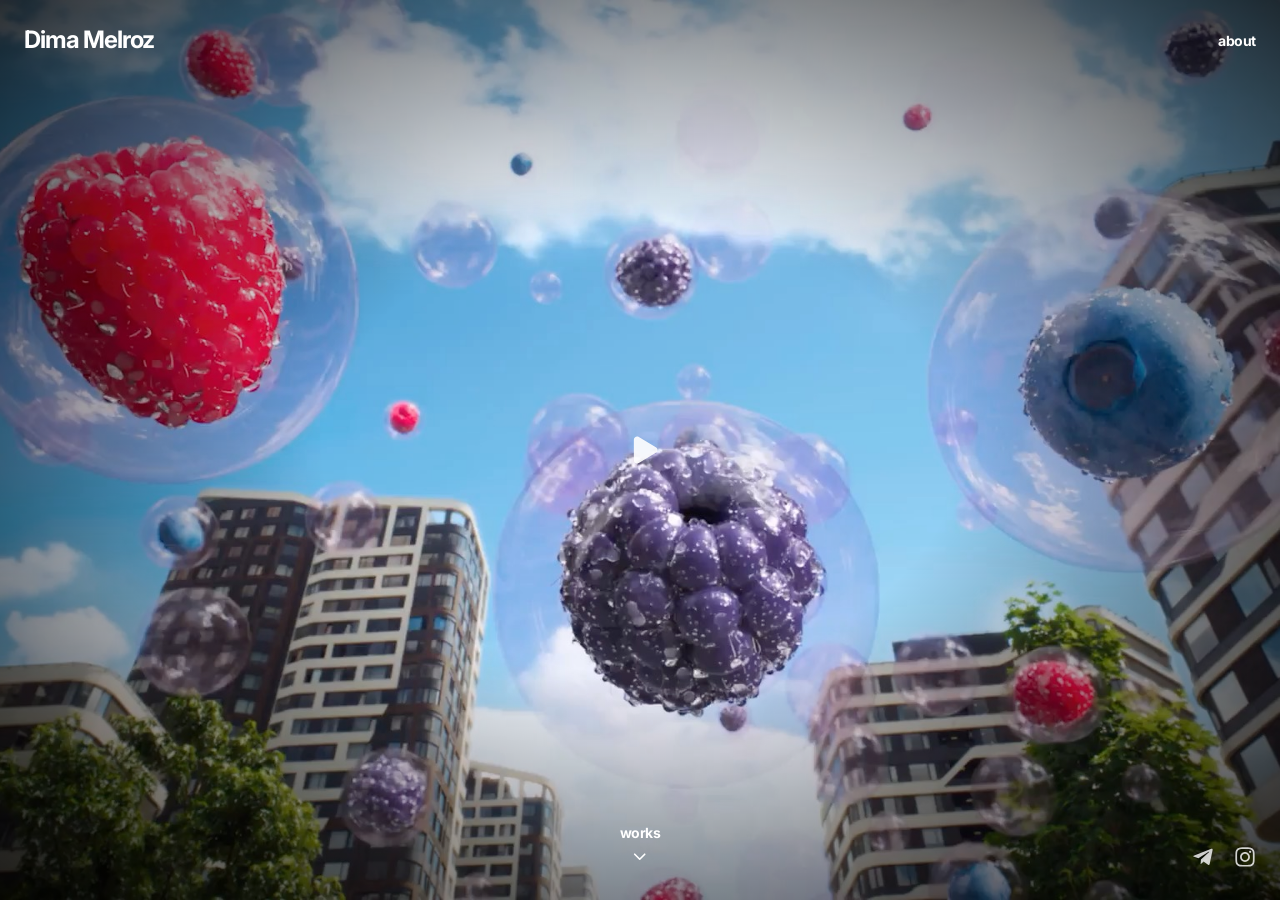
==== commit cf2182f2: "Deploy creative producer roles" ====
--- a/index.html
+++ b/index.html
@@ -20,4 +20,4 @@
         .home-screen {
           --home-bottom-offset: max(32px, calc(env(safe-area-inset-bottom) + 24px));
         }
-      </style></main><!--$--><!--/$--><script src="/_next/static/chunks/1-3at-bas7qha.js" id="_R_" async=""></script><script>(self.__next_f=self.__next_f||[]).push([0])</script><script>self.__next_f.push([1,"1:\"$Sreact.fragment\"\n2:I[85152,[\"/_next/static/chunks/0wgkc32t41phv.js\",\"/_next/static/chunks/25xmcw65e7tao.js\",\"/_next/static/chunks/14mrh2-p_w84d.js\"],\"FilterProvider\"]\n3:I[48378,[\"/_next/static/chunks/0wgkc32t41phv.js\",\"/_next/static/chunks/25xmcw65e7tao.js\",\"/_next/static/chunks/14mrh2-p_w84d.js\"],\"AboutProvider\"]\n4:I[3374,[\"/_next/static/chunks/0wgkc32t41phv.js\",\"/_next/static/chunks/25xmcw65e7tao.js\",\"/_next/static/chunks/14mrh2-p_w84d.js\"],\"Header\"]\n5:I[39756,[\"/_next/static/chunks/0wgkc32t41phv.js\",\"/_next/static/chunks/25xmcw65e7tao.js\",\"/_next/static/chunks/14mrh2-p_w84d.js\"],\"default\"]\n6:I[37457,[\"/_next/static/chunks/0wgkc32t41phv.js\",\"/_next/static/chunks/25xmcw65e7tao.js\",\"/_next/static/chunks/14mrh2-p_w84d.js\"],\"default\"]\n7:I[2701,[\"/_next/static/chunks/0wgkc32t41phv.js\",\"/_next/static/chunks/25xmcw65e7tao.js\",\"/_next/static/chunks/14mrh2-p_w84d.js\"],\"AboutOverlay\"]\n8:I[47257,[\"/_next/static/chunks/0wgkc32t41phv.js\",\"/_next/static/chunks/25xmcw65e7tao.js\",\"/_next/static/chunks/14mrh2-p_w84d.js\"],\"ClientPageRoot\"]\n9:I[52683,[\"/_next/static/chunks/0wgkc32t41phv.js\",\"/_next/static/chunks/25xmcw65e7tao.js\",\"/_next/static/chunks/14mrh2-p_w84d.js\",\"/_next/static/chunks/03bsw363nblre.js\"],\"default\"]\nc:I[97367,[\"/_next/static/chunks/0wgkc32t41phv.js\",\"/_next/static/chunks/25xmcw65e7tao.js\",\"/_next/static/chunks/14mrh2-p_w84d.js\"],\"OutletBoundary\"]\nd:\"$Sreact.suspense\"\nf:I[97367,[\"/_next/static/chunks/0wgkc32t41phv.js\",\"/_next/static/chunks/25xmcw65e7tao.js\",\"/_next/static/chunks/14mrh2-p_w84d.js\"],\"ViewportBoundary\"]\n11:I[97367,[\"/_next/static/chunks/0wgkc32t41phv.js\",\"/_next/static/chunks/25xmcw65e7tao.js\",\"/_next/static/chunks/14mrh2-p_w84d.js\"],\"MetadataBoundary\"]\n13:I[68027,[\"/_next/static/chunks/0wgkc32t41phv.js\",\"/_next/static/chunks/25xmcw65e7tao.js\",\"/_next/static/chunks/14mrh2-p_w84d.js\"],\"default\",1]\n:HL[\"/_next/static/chunks/176vd5yc0ti4g.css\",\"style\"]\n"])</script><script>self.__next_f.push([1,"0:{\"P\":null,\"c\":[\"\",\"\"],\"q\":\"\",\"i\":false,\"f\":[[[\"\",{\"children\":[\"__PAGE__\",{}]},\"$undefined\",\"$undefined\",16],[[\"$\",\"$1\",\"c\",{\"children\":[[[\"$\",\"link\",\"0\",{\"rel\":\"stylesheet\",\"href\":\"/_next/static/chunks/176vd5yc0ti4g.css\",\"precedence\":\"next\",\"crossOrigin\":\"$undefined\",\"nonce\":\"$undefined\"}],[\"$\",\"script\",\"script-0\",{\"src\":\"/_next/static/chunks/0wgkc32t41phv.js\",\"async\":true,\"nonce\":\"$undefined\"}],[\"$\",\"script\",\"script-1\",{\"src\":\"/_next/static/chunks/25xmcw65e7tao.js\",\"async\":true,\"nonce\":\"$undefined\"}],[\"$\",\"script\",\"script-2\",{\"src\":\"/_next/static/chunks/14mrh2-p_w84d.js\",\"async\":true,\"nonce\":\"$undefined\"}]],[\"$\",\"html\",null,{\"lang\":\"en\",\"children\":[\"$\",\"body\",null,{\"children\":[\"$\",\"$L2\",null,{\"children\":[\"$\",\"$L3\",null,{\"children\":[[\"$\",\"$L4\",null,{}],[\"$\",\"$L5\",null,{\"parallelRouterKey\":\"children\",\"error\":\"$undefined\",\"errorStyles\":\"$undefined\",\"errorScripts\":\"$undefined\",\"template\":[\"$\",\"$L6\",null,{}],\"templateStyles\":\"$undefined\",\"templateScripts\":\"$undefined\",\"notFound\":[[[\"$\",\"title\",null,{\"children\":\"404: This page could not be found.\"}],[\"$\",\"div\",null,{\"style\":{\"fontFamily\":\"system-ui,\\\"Segoe UI\\\",Roboto,Helvetica,Arial,sans-serif,\\\"Apple Color Emoji\\\",\\\"Segoe UI Emoji\\\"\",\"height\":\"100vh\",\"textAlign\":\"center\",\"display\":\"flex\",\"flexDirection\":\"column\",\"alignItems\":\"center\",\"justifyContent\":\"center\"},\"children\":[\"$\",\"div\",null,{\"children\":[[\"$\",\"style\",null,{\"dangerouslySetInnerHTML\":{\"__html\":\"body{color:#000;background:#fff;margin:0}.next-error-h1{border-right:1px solid rgba(0,0,0,.3)}@media (prefers-color-scheme:dark){body{color:#fff;background:#000}.next-error-h1{border-right:1px solid rgba(255,255,255,.3)}}\"}}],[\"$\",\"h1\",null,{\"className\":\"next-error-h1\",\"style\":{\"display\":\"inline-block\",\"margin\":\"0 20px 0 0\",\"padding\":\"0 23px 0 0\",\"fontSize\":24,\"fontWeight\":500,\"verticalAlign\":\"top\",\"lineHeight\":\"49px\"},\"children\":404}],[\"$\",\"div\",null,{\"style\":{\"display\":\"inline-block\"},\"children\":[\"$\",\"h2\",null,{\"style\":{\"fontSize\":14,\"fontWeight\":400,\"lineHeight\":\"49px\",\"margin\":0},\"children\":\"This page could not be found.\"}]}]]}]}]],[]],\"forbidden\":\"$undefined\",\"unauthorized\":\"$undefined\"}],[\"$\",\"$L7\",null,{}]]}]}]}]}]]}],{\"children\":[[\"$\",\"$1\",\"c\",{\"children\":[[\"$\",\"$L8\",null,{\"Component\":\"$9\",\"serverProvidedParams\":{\"searchParams\":{},\"params\":{},\"promises\":[\"$@a\",\"$@b\"]}}],[[\"$\",\"script\",\"script-0\",{\"src\":\"/_next/static/chunks/03bsw363nblre.js\",\"async\":true,\"nonce\":\"$undefined\"}]],[\"$\",\"$Lc\",null,{\"children\":[\"$\",\"$d\",null,{\"name\":\"Next.MetadataOutlet\",\"children\":\"$@e\"}]}]]}],{},null,false,null]},null,false,null],[\"$\",\"$1\",\"h\",{\"children\":[null,[\"$\",\"$Lf\",null,{\"children\":\"$L10\"}],[\"$\",\"div\",null,{\"hidden\":true,\"children\":[\"$\",\"$L11\",null,{\"children\":[\"$\",\"$d\",null,{\"name\":\"Next.Metadata\",\"children\":\"$L12\"}]}]}],null]}],false]],\"m\":\"$undefined\",\"G\":[\"$13\",[[\"$\",\"link\",\"0\",{\"rel\":\"stylesheet\",\"href\":\"/_next/static/chunks/176vd5yc0ti4g.css\",\"precedence\":\"next\",\"crossOrigin\":\"$undefined\",\"nonce\":\"$undefined\"}]]],\"S\":true,\"h\":null,\"s\":\"$undefined\",\"l\":\"$undefined\",\"p\":\"$undefined\",\"d\":\"$undefined\",\"b\":\"nCWWjwgheRMlkE1K7xjXa\"}\n"])</script><script>self.__next_f.push([1,"a:{}\nb:\"$0:f:0:1:1:children:0:props:children:0:props:serverProvidedParams:params\"\n"])</script><script>self.__next_f.push([1,"10:[[\"$\",\"meta\",\"0\",{\"charSet\":\"utf-8\"}],[\"$\",\"meta\",\"1\",{\"name\":\"viewport\",\"content\":\"width=device-width, initial-scale=1, maximum-scale=1\"}]]\n"])</script><script>self.__next_f.push([1,"14:I[27201,[\"/_next/static/chunks/0wgkc32t41phv.js\",\"/_next/static/chunks/25xmcw65e7tao.js\",\"/_next/static/chunks/14mrh2-p_w84d.js\"],\"IconMark\"]\ne:null\n12:[[\"$\",\"title\",\"0\",{\"children\":\"Dima Melroz — Film Director\"}],[\"$\",\"meta\",\"1\",{\"name\":\"description\",\"content\":\"Portfolio of director Dima Melroz. Commercials, music videos, AI films.\"}],[\"$\",\"link\",\"2\",{\"rel\":\"icon\",\"href\":\"/favicon.ico?favicon.1hoiaz_u17ow0.ico\",\"sizes\":\"256x256\",\"type\":\"image/x-icon\"}],[\"$\",\"link\",\"3\",{\"rel\":\"icon\",\"href\":\"/icon.svg?icon.28g_gi4tfd292.svg\",\"sizes\":\"any\",\"type\":\"image/svg+xml\"}],[\"$\",\"$L14\",\"4\",{}]]\n"])</script></body></html>+      </style></main><!--$--><!--/$--><script src="/_next/static/chunks/1-3at-bas7qha.js" id="_R_" async=""></script><script>(self.__next_f=self.__next_f||[]).push([0])</script><script>self.__next_f.push([1,"1:\"$Sreact.fragment\"\n2:I[85152,[\"/_next/static/chunks/0wgkc32t41phv.js\",\"/_next/static/chunks/25xmcw65e7tao.js\",\"/_next/static/chunks/14mrh2-p_w84d.js\"],\"FilterProvider\"]\n3:I[48378,[\"/_next/static/chunks/0wgkc32t41phv.js\",\"/_next/static/chunks/25xmcw65e7tao.js\",\"/_next/static/chunks/14mrh2-p_w84d.js\"],\"AboutProvider\"]\n4:I[3374,[\"/_next/static/chunks/0wgkc32t41phv.js\",\"/_next/static/chunks/25xmcw65e7tao.js\",\"/_next/static/chunks/14mrh2-p_w84d.js\"],\"Header\"]\n5:I[39756,[\"/_next/static/chunks/0wgkc32t41phv.js\",\"/_next/static/chunks/25xmcw65e7tao.js\",\"/_next/static/chunks/14mrh2-p_w84d.js\"],\"default\"]\n6:I[37457,[\"/_next/static/chunks/0wgkc32t41phv.js\",\"/_next/static/chunks/25xmcw65e7tao.js\",\"/_next/static/chunks/14mrh2-p_w84d.js\"],\"default\"]\n7:I[2701,[\"/_next/static/chunks/0wgkc32t41phv.js\",\"/_next/static/chunks/25xmcw65e7tao.js\",\"/_next/static/chunks/14mrh2-p_w84d.js\"],\"AboutOverlay\"]\n8:I[47257,[\"/_next/static/chunks/0wgkc32t41phv.js\",\"/_next/static/chunks/25xmcw65e7tao.js\",\"/_next/static/chunks/14mrh2-p_w84d.js\"],\"ClientPageRoot\"]\n9:I[52683,[\"/_next/static/chunks/0wgkc32t41phv.js\",\"/_next/static/chunks/25xmcw65e7tao.js\",\"/_next/static/chunks/14mrh2-p_w84d.js\",\"/_next/static/chunks/03bsw363nblre.js\"],\"default\"]\nc:I[97367,[\"/_next/static/chunks/0wgkc32t41phv.js\",\"/_next/static/chunks/25xmcw65e7tao.js\",\"/_next/static/chunks/14mrh2-p_w84d.js\"],\"OutletBoundary\"]\nd:\"$Sreact.suspense\"\nf:I[97367,[\"/_next/static/chunks/0wgkc32t41phv.js\",\"/_next/static/chunks/25xmcw65e7tao.js\",\"/_next/static/chunks/14mrh2-p_w84d.js\"],\"ViewportBoundary\"]\n11:I[97367,[\"/_next/static/chunks/0wgkc32t41phv.js\",\"/_next/static/chunks/25xmcw65e7tao.js\",\"/_next/static/chunks/14mrh2-p_w84d.js\"],\"MetadataBoundary\"]\n13:I[68027,[\"/_next/static/chunks/0wgkc32t41phv.js\",\"/_next/static/chunks/25xmcw65e7tao.js\",\"/_next/static/chunks/14mrh2-p_w84d.js\"],\"default\",1]\n:HL[\"/_next/static/chunks/176vd5yc0ti4g.css\",\"style\"]\n"])</script><script>self.__next_f.push([1,"0:{\"P\":null,\"c\":[\"\",\"\"],\"q\":\"\",\"i\":false,\"f\":[[[\"\",{\"children\":[\"__PAGE__\",{}]},\"$undefined\",\"$undefined\",16],[[\"$\",\"$1\",\"c\",{\"children\":[[[\"$\",\"link\",\"0\",{\"rel\":\"stylesheet\",\"href\":\"/_next/static/chunks/176vd5yc0ti4g.css\",\"precedence\":\"next\",\"crossOrigin\":\"$undefined\",\"nonce\":\"$undefined\"}],[\"$\",\"script\",\"script-0\",{\"src\":\"/_next/static/chunks/0wgkc32t41phv.js\",\"async\":true,\"nonce\":\"$undefined\"}],[\"$\",\"script\",\"script-1\",{\"src\":\"/_next/static/chunks/25xmcw65e7tao.js\",\"async\":true,\"nonce\":\"$undefined\"}],[\"$\",\"script\",\"script-2\",{\"src\":\"/_next/static/chunks/14mrh2-p_w84d.js\",\"async\":true,\"nonce\":\"$undefined\"}]],[\"$\",\"html\",null,{\"lang\":\"en\",\"children\":[\"$\",\"body\",null,{\"children\":[\"$\",\"$L2\",null,{\"children\":[\"$\",\"$L3\",null,{\"children\":[[\"$\",\"$L4\",null,{}],[\"$\",\"$L5\",null,{\"parallelRouterKey\":\"children\",\"error\":\"$undefined\",\"errorStyles\":\"$undefined\",\"errorScripts\":\"$undefined\",\"template\":[\"$\",\"$L6\",null,{}],\"templateStyles\":\"$undefined\",\"templateScripts\":\"$undefined\",\"notFound\":[[[\"$\",\"title\",null,{\"children\":\"404: This page could not be found.\"}],[\"$\",\"div\",null,{\"style\":{\"fontFamily\":\"system-ui,\\\"Segoe UI\\\",Roboto,Helvetica,Arial,sans-serif,\\\"Apple Color Emoji\\\",\\\"Segoe UI Emoji\\\"\",\"height\":\"100vh\",\"textAlign\":\"center\",\"display\":\"flex\",\"flexDirection\":\"column\",\"alignItems\":\"center\",\"justifyContent\":\"center\"},\"children\":[\"$\",\"div\",null,{\"children\":[[\"$\",\"style\",null,{\"dangerouslySetInnerHTML\":{\"__html\":\"body{color:#000;background:#fff;margin:0}.next-error-h1{border-right:1px solid rgba(0,0,0,.3)}@media (prefers-color-scheme:dark){body{color:#fff;background:#000}.next-error-h1{border-right:1px solid rgba(255,255,255,.3)}}\"}}],[\"$\",\"h1\",null,{\"className\":\"next-error-h1\",\"style\":{\"display\":\"inline-block\",\"margin\":\"0 20px 0 0\",\"padding\":\"0 23px 0 0\",\"fontSize\":24,\"fontWeight\":500,\"verticalAlign\":\"top\",\"lineHeight\":\"49px\"},\"children\":404}],[\"$\",\"div\",null,{\"style\":{\"display\":\"inline-block\"},\"children\":[\"$\",\"h2\",null,{\"style\":{\"fontSize\":14,\"fontWeight\":400,\"lineHeight\":\"49px\",\"margin\":0},\"children\":\"This page could not be found.\"}]}]]}]}]],[]],\"forbidden\":\"$undefined\",\"unauthorized\":\"$undefined\"}],[\"$\",\"$L7\",null,{}]]}]}]}]}]]}],{\"children\":[[\"$\",\"$1\",\"c\",{\"children\":[[\"$\",\"$L8\",null,{\"Component\":\"$9\",\"serverProvidedParams\":{\"searchParams\":{},\"params\":{},\"promises\":[\"$@a\",\"$@b\"]}}],[[\"$\",\"script\",\"script-0\",{\"src\":\"/_next/static/chunks/03bsw363nblre.js\",\"async\":true,\"nonce\":\"$undefined\"}]],[\"$\",\"$Lc\",null,{\"children\":[\"$\",\"$d\",null,{\"name\":\"Next.MetadataOutlet\",\"children\":\"$@e\"}]}]]}],{},null,false,null]},null,false,null],[\"$\",\"$1\",\"h\",{\"children\":[null,[\"$\",\"$Lf\",null,{\"children\":\"$L10\"}],[\"$\",\"div\",null,{\"hidden\":true,\"children\":[\"$\",\"$L11\",null,{\"children\":[\"$\",\"$d\",null,{\"name\":\"Next.Metadata\",\"children\":\"$L12\"}]}]}],null]}],false]],\"m\":\"$undefined\",\"G\":[\"$13\",[[\"$\",\"link\",\"0\",{\"rel\":\"stylesheet\",\"href\":\"/_next/static/chunks/176vd5yc0ti4g.css\",\"precedence\":\"next\",\"crossOrigin\":\"$undefined\",\"nonce\":\"$undefined\"}]]],\"S\":true,\"h\":null,\"s\":\"$undefined\",\"l\":\"$undefined\",\"p\":\"$undefined\",\"d\":\"$undefined\",\"b\":\"Al5DulqxhUDsiRNplIdX1\"}\n"])</script><script>self.__next_f.push([1,"a:{}\nb:\"$0:f:0:1:1:children:0:props:children:0:props:serverProvidedParams:params\"\n"])</script><script>self.__next_f.push([1,"10:[[\"$\",\"meta\",\"0\",{\"charSet\":\"utf-8\"}],[\"$\",\"meta\",\"1\",{\"name\":\"viewport\",\"content\":\"width=device-width, initial-scale=1, maximum-scale=1\"}]]\n"])</script><script>self.__next_f.push([1,"14:I[27201,[\"/_next/static/chunks/0wgkc32t41phv.js\",\"/_next/static/chunks/25xmcw65e7tao.js\",\"/_next/static/chunks/14mrh2-p_w84d.js\"],\"IconMark\"]\ne:null\n12:[[\"$\",\"title\",\"0\",{\"children\":\"Dima Melroz — Film Director\"}],[\"$\",\"meta\",\"1\",{\"name\":\"description\",\"content\":\"Portfolio of director Dima Melroz. Commercials, music videos, AI films.\"}],[\"$\",\"link\",\"2\",{\"rel\":\"icon\",\"href\":\"/favicon.ico?favicon.1hoiaz_u17ow0.ico\",\"sizes\":\"256x256\",\"type\":\"image/x-icon\"}],[\"$\",\"link\",\"3\",{\"rel\":\"icon\",\"href\":\"/icon.svg?icon.28g_gi4tfd292.svg\",\"sizes\":\"any\",\"type\":\"image/svg+xml\"}],[\"$\",\"$L14\",\"4\",{}]]\n"])</script></body></html>
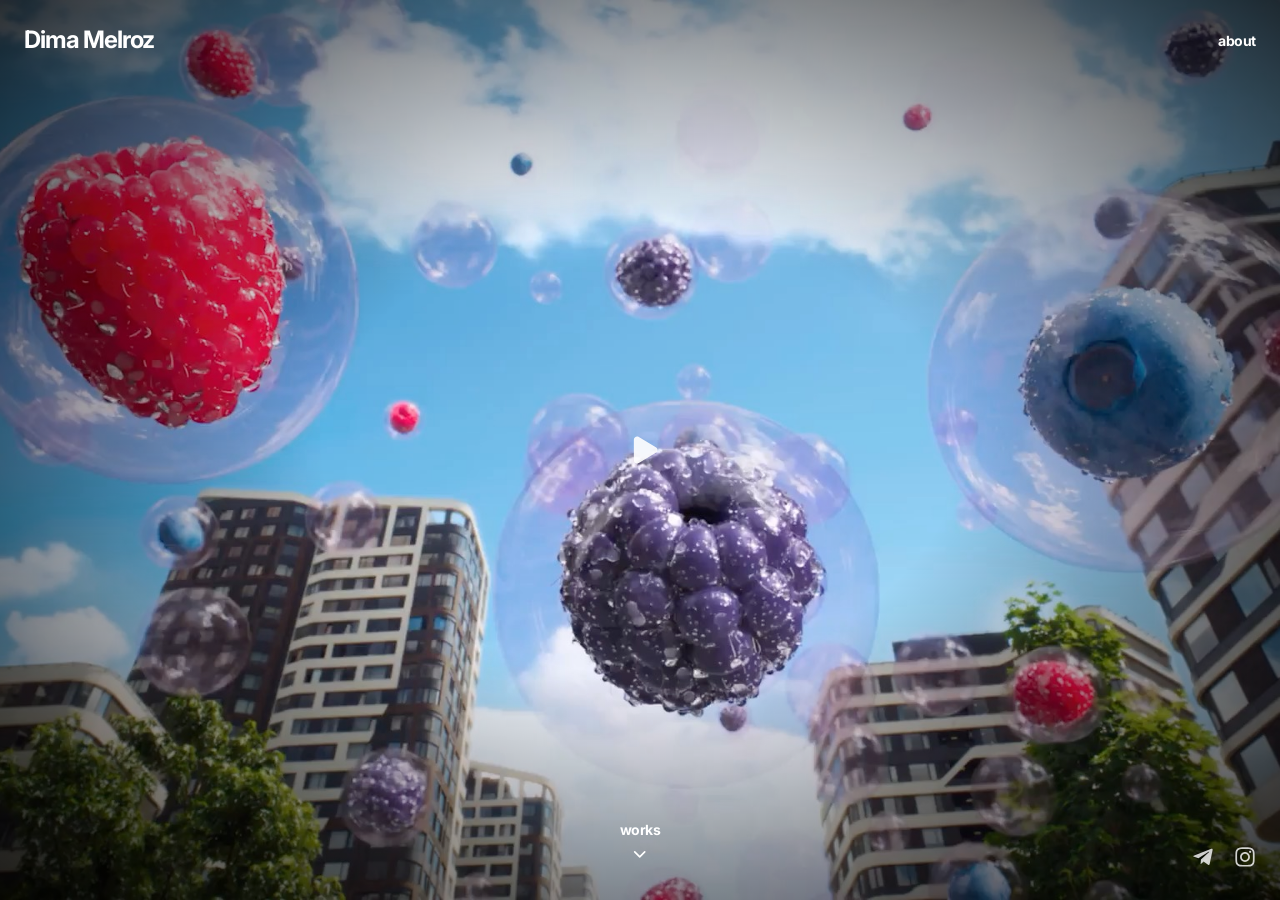
==== commit de54e666: "Deploy Waka M.A.S. work" ====
--- a/index.html
+++ b/index.html
@@ -20,4 +20,4 @@
         .home-screen {
           --home-bottom-offset: max(32px, calc(env(safe-area-inset-bottom) + 24px));
         }
-      </style></main><!--$--><!--/$--><script src="/_next/static/chunks/1-3at-bas7qha.js" id="_R_" async=""></script><script>(self.__next_f=self.__next_f||[]).push([0])</script><script>self.__next_f.push([1,"1:\"$Sreact.fragment\"\n2:I[85152,[\"/_next/static/chunks/0wgkc32t41phv.js\",\"/_next/static/chunks/25xmcw65e7tao.js\",\"/_next/static/chunks/14mrh2-p_w84d.js\"],\"FilterProvider\"]\n3:I[48378,[\"/_next/static/chunks/0wgkc32t41phv.js\",\"/_next/static/chunks/25xmcw65e7tao.js\",\"/_next/static/chunks/14mrh2-p_w84d.js\"],\"AboutProvider\"]\n4:I[3374,[\"/_next/static/chunks/0wgkc32t41phv.js\",\"/_next/static/chunks/25xmcw65e7tao.js\",\"/_next/static/chunks/14mrh2-p_w84d.js\"],\"Header\"]\n5:I[39756,[\"/_next/static/chunks/0wgkc32t41phv.js\",\"/_next/static/chunks/25xmcw65e7tao.js\",\"/_next/static/chunks/14mrh2-p_w84d.js\"],\"default\"]\n6:I[37457,[\"/_next/static/chunks/0wgkc32t41phv.js\",\"/_next/static/chunks/25xmcw65e7tao.js\",\"/_next/static/chunks/14mrh2-p_w84d.js\"],\"default\"]\n7:I[2701,[\"/_next/static/chunks/0wgkc32t41phv.js\",\"/_next/static/chunks/25xmcw65e7tao.js\",\"/_next/static/chunks/14mrh2-p_w84d.js\"],\"AboutOverlay\"]\n8:I[47257,[\"/_next/static/chunks/0wgkc32t41phv.js\",\"/_next/static/chunks/25xmcw65e7tao.js\",\"/_next/static/chunks/14mrh2-p_w84d.js\"],\"ClientPageRoot\"]\n9:I[52683,[\"/_next/static/chunks/0wgkc32t41phv.js\",\"/_next/static/chunks/25xmcw65e7tao.js\",\"/_next/static/chunks/14mrh2-p_w84d.js\",\"/_next/static/chunks/03bsw363nblre.js\"],\"default\"]\nc:I[97367,[\"/_next/static/chunks/0wgkc32t41phv.js\",\"/_next/static/chunks/25xmcw65e7tao.js\",\"/_next/static/chunks/14mrh2-p_w84d.js\"],\"OutletBoundary\"]\nd:\"$Sreact.suspense\"\nf:I[97367,[\"/_next/static/chunks/0wgkc32t41phv.js\",\"/_next/static/chunks/25xmcw65e7tao.js\",\"/_next/static/chunks/14mrh2-p_w84d.js\"],\"ViewportBoundary\"]\n11:I[97367,[\"/_next/static/chunks/0wgkc32t41phv.js\",\"/_next/static/chunks/25xmcw65e7tao.js\",\"/_next/static/chunks/14mrh2-p_w84d.js\"],\"MetadataBoundary\"]\n13:I[68027,[\"/_next/static/chunks/0wgkc32t41phv.js\",\"/_next/static/chunks/25xmcw65e7tao.js\",\"/_next/static/chunks/14mrh2-p_w84d.js\"],\"default\",1]\n:HL[\"/_next/static/chunks/176vd5yc0ti4g.css\",\"style\"]\n"])</script><script>self.__next_f.push([1,"0:{\"P\":null,\"c\":[\"\",\"\"],\"q\":\"\",\"i\":false,\"f\":[[[\"\",{\"children\":[\"__PAGE__\",{}]},\"$undefined\",\"$undefined\",16],[[\"$\",\"$1\",\"c\",{\"children\":[[[\"$\",\"link\",\"0\",{\"rel\":\"stylesheet\",\"href\":\"/_next/static/chunks/176vd5yc0ti4g.css\",\"precedence\":\"next\",\"crossOrigin\":\"$undefined\",\"nonce\":\"$undefined\"}],[\"$\",\"script\",\"script-0\",{\"src\":\"/_next/static/chunks/0wgkc32t41phv.js\",\"async\":true,\"nonce\":\"$undefined\"}],[\"$\",\"script\",\"script-1\",{\"src\":\"/_next/static/chunks/25xmcw65e7tao.js\",\"async\":true,\"nonce\":\"$undefined\"}],[\"$\",\"script\",\"script-2\",{\"src\":\"/_next/static/chunks/14mrh2-p_w84d.js\",\"async\":true,\"nonce\":\"$undefined\"}]],[\"$\",\"html\",null,{\"lang\":\"en\",\"children\":[\"$\",\"body\",null,{\"children\":[\"$\",\"$L2\",null,{\"children\":[\"$\",\"$L3\",null,{\"children\":[[\"$\",\"$L4\",null,{}],[\"$\",\"$L5\",null,{\"parallelRouterKey\":\"children\",\"error\":\"$undefined\",\"errorStyles\":\"$undefined\",\"errorScripts\":\"$undefined\",\"template\":[\"$\",\"$L6\",null,{}],\"templateStyles\":\"$undefined\",\"templateScripts\":\"$undefined\",\"notFound\":[[[\"$\",\"title\",null,{\"children\":\"404: This page could not be found.\"}],[\"$\",\"div\",null,{\"style\":{\"fontFamily\":\"system-ui,\\\"Segoe UI\\\",Roboto,Helvetica,Arial,sans-serif,\\\"Apple Color Emoji\\\",\\\"Segoe UI Emoji\\\"\",\"height\":\"100vh\",\"textAlign\":\"center\",\"display\":\"flex\",\"flexDirection\":\"column\",\"alignItems\":\"center\",\"justifyContent\":\"center\"},\"children\":[\"$\",\"div\",null,{\"children\":[[\"$\",\"style\",null,{\"dangerouslySetInnerHTML\":{\"__html\":\"body{color:#000;background:#fff;margin:0}.next-error-h1{border-right:1px solid rgba(0,0,0,.3)}@media (prefers-color-scheme:dark){body{color:#fff;background:#000}.next-error-h1{border-right:1px solid rgba(255,255,255,.3)}}\"}}],[\"$\",\"h1\",null,{\"className\":\"next-error-h1\",\"style\":{\"display\":\"inline-block\",\"margin\":\"0 20px 0 0\",\"padding\":\"0 23px 0 0\",\"fontSize\":24,\"fontWeight\":500,\"verticalAlign\":\"top\",\"lineHeight\":\"49px\"},\"children\":404}],[\"$\",\"div\",null,{\"style\":{\"display\":\"inline-block\"},\"children\":[\"$\",\"h2\",null,{\"style\":{\"fontSize\":14,\"fontWeight\":400,\"lineHeight\":\"49px\",\"margin\":0},\"children\":\"This page could not be found.\"}]}]]}]}]],[]],\"forbidden\":\"$undefined\",\"unauthorized\":\"$undefined\"}],[\"$\",\"$L7\",null,{}]]}]}]}]}]]}],{\"children\":[[\"$\",\"$1\",\"c\",{\"children\":[[\"$\",\"$L8\",null,{\"Component\":\"$9\",\"serverProvidedParams\":{\"searchParams\":{},\"params\":{},\"promises\":[\"$@a\",\"$@b\"]}}],[[\"$\",\"script\",\"script-0\",{\"src\":\"/_next/static/chunks/03bsw363nblre.js\",\"async\":true,\"nonce\":\"$undefined\"}]],[\"$\",\"$Lc\",null,{\"children\":[\"$\",\"$d\",null,{\"name\":\"Next.MetadataOutlet\",\"children\":\"$@e\"}]}]]}],{},null,false,null]},null,false,null],[\"$\",\"$1\",\"h\",{\"children\":[null,[\"$\",\"$Lf\",null,{\"children\":\"$L10\"}],[\"$\",\"div\",null,{\"hidden\":true,\"children\":[\"$\",\"$L11\",null,{\"children\":[\"$\",\"$d\",null,{\"name\":\"Next.Metadata\",\"children\":\"$L12\"}]}]}],null]}],false]],\"m\":\"$undefined\",\"G\":[\"$13\",[[\"$\",\"link\",\"0\",{\"rel\":\"stylesheet\",\"href\":\"/_next/static/chunks/176vd5yc0ti4g.css\",\"precedence\":\"next\",\"crossOrigin\":\"$undefined\",\"nonce\":\"$undefined\"}]]],\"S\":true,\"h\":null,\"s\":\"$undefined\",\"l\":\"$undefined\",\"p\":\"$undefined\",\"d\":\"$undefined\",\"b\":\"Al5DulqxhUDsiRNplIdX1\"}\n"])</script><script>self.__next_f.push([1,"a:{}\nb:\"$0:f:0:1:1:children:0:props:children:0:props:serverProvidedParams:params\"\n"])</script><script>self.__next_f.push([1,"10:[[\"$\",\"meta\",\"0\",{\"charSet\":\"utf-8\"}],[\"$\",\"meta\",\"1\",{\"name\":\"viewport\",\"content\":\"width=device-width, initial-scale=1, maximum-scale=1\"}]]\n"])</script><script>self.__next_f.push([1,"14:I[27201,[\"/_next/static/chunks/0wgkc32t41phv.js\",\"/_next/static/chunks/25xmcw65e7tao.js\",\"/_next/static/chunks/14mrh2-p_w84d.js\"],\"IconMark\"]\ne:null\n12:[[\"$\",\"title\",\"0\",{\"children\":\"Dima Melroz — Film Director\"}],[\"$\",\"meta\",\"1\",{\"name\":\"description\",\"content\":\"Portfolio of director Dima Melroz. Commercials, music videos, AI films.\"}],[\"$\",\"link\",\"2\",{\"rel\":\"icon\",\"href\":\"/favicon.ico?favicon.1hoiaz_u17ow0.ico\",\"sizes\":\"256x256\",\"type\":\"image/x-icon\"}],[\"$\",\"link\",\"3\",{\"rel\":\"icon\",\"href\":\"/icon.svg?icon.28g_gi4tfd292.svg\",\"sizes\":\"any\",\"type\":\"image/svg+xml\"}],[\"$\",\"$L14\",\"4\",{}]]\n"])</script></body></html>+      </style></main><!--$--><!--/$--><script src="/_next/static/chunks/1-3at-bas7qha.js" id="_R_" async=""></script><script>(self.__next_f=self.__next_f||[]).push([0])</script><script>self.__next_f.push([1,"1:\"$Sreact.fragment\"\n2:I[85152,[\"/_next/static/chunks/0wgkc32t41phv.js\",\"/_next/static/chunks/25xmcw65e7tao.js\",\"/_next/static/chunks/14mrh2-p_w84d.js\"],\"FilterProvider\"]\n3:I[48378,[\"/_next/static/chunks/0wgkc32t41phv.js\",\"/_next/static/chunks/25xmcw65e7tao.js\",\"/_next/static/chunks/14mrh2-p_w84d.js\"],\"AboutProvider\"]\n4:I[3374,[\"/_next/static/chunks/0wgkc32t41phv.js\",\"/_next/static/chunks/25xmcw65e7tao.js\",\"/_next/static/chunks/14mrh2-p_w84d.js\"],\"Header\"]\n5:I[39756,[\"/_next/static/chunks/0wgkc32t41phv.js\",\"/_next/static/chunks/25xmcw65e7tao.js\",\"/_next/static/chunks/14mrh2-p_w84d.js\"],\"default\"]\n6:I[37457,[\"/_next/static/chunks/0wgkc32t41phv.js\",\"/_next/static/chunks/25xmcw65e7tao.js\",\"/_next/static/chunks/14mrh2-p_w84d.js\"],\"default\"]\n7:I[2701,[\"/_next/static/chunks/0wgkc32t41phv.js\",\"/_next/static/chunks/25xmcw65e7tao.js\",\"/_next/static/chunks/14mrh2-p_w84d.js\"],\"AboutOverlay\"]\n8:I[47257,[\"/_next/static/chunks/0wgkc32t41phv.js\",\"/_next/static/chunks/25xmcw65e7tao.js\",\"/_next/static/chunks/14mrh2-p_w84d.js\"],\"ClientPageRoot\"]\n9:I[52683,[\"/_next/static/chunks/0wgkc32t41phv.js\",\"/_next/static/chunks/25xmcw65e7tao.js\",\"/_next/static/chunks/14mrh2-p_w84d.js\",\"/_next/static/chunks/03bsw363nblre.js\"],\"default\"]\nc:I[97367,[\"/_next/static/chunks/0wgkc32t41phv.js\",\"/_next/static/chunks/25xmcw65e7tao.js\",\"/_next/static/chunks/14mrh2-p_w84d.js\"],\"OutletBoundary\"]\nd:\"$Sreact.suspense\"\nf:I[97367,[\"/_next/static/chunks/0wgkc32t41phv.js\",\"/_next/static/chunks/25xmcw65e7tao.js\",\"/_next/static/chunks/14mrh2-p_w84d.js\"],\"ViewportBoundary\"]\n11:I[97367,[\"/_next/static/chunks/0wgkc32t41phv.js\",\"/_next/static/chunks/25xmcw65e7tao.js\",\"/_next/static/chunks/14mrh2-p_w84d.js\"],\"MetadataBoundary\"]\n13:I[68027,[\"/_next/static/chunks/0wgkc32t41phv.js\",\"/_next/static/chunks/25xmcw65e7tao.js\",\"/_next/static/chunks/14mrh2-p_w84d.js\"],\"default\",1]\n:HL[\"/_next/static/chunks/176vd5yc0ti4g.css\",\"style\"]\n"])</script><script>self.__next_f.push([1,"0:{\"P\":null,\"c\":[\"\",\"\"],\"q\":\"\",\"i\":false,\"f\":[[[\"\",{\"children\":[\"__PAGE__\",{}]},\"$undefined\",\"$undefined\",16],[[\"$\",\"$1\",\"c\",{\"children\":[[[\"$\",\"link\",\"0\",{\"rel\":\"stylesheet\",\"href\":\"/_next/static/chunks/176vd5yc0ti4g.css\",\"precedence\":\"next\",\"crossOrigin\":\"$undefined\",\"nonce\":\"$undefined\"}],[\"$\",\"script\",\"script-0\",{\"src\":\"/_next/static/chunks/0wgkc32t41phv.js\",\"async\":true,\"nonce\":\"$undefined\"}],[\"$\",\"script\",\"script-1\",{\"src\":\"/_next/static/chunks/25xmcw65e7tao.js\",\"async\":true,\"nonce\":\"$undefined\"}],[\"$\",\"script\",\"script-2\",{\"src\":\"/_next/static/chunks/14mrh2-p_w84d.js\",\"async\":true,\"nonce\":\"$undefined\"}]],[\"$\",\"html\",null,{\"lang\":\"en\",\"children\":[\"$\",\"body\",null,{\"children\":[\"$\",\"$L2\",null,{\"children\":[\"$\",\"$L3\",null,{\"children\":[[\"$\",\"$L4\",null,{}],[\"$\",\"$L5\",null,{\"parallelRouterKey\":\"children\",\"error\":\"$undefined\",\"errorStyles\":\"$undefined\",\"errorScripts\":\"$undefined\",\"template\":[\"$\",\"$L6\",null,{}],\"templateStyles\":\"$undefined\",\"templateScripts\":\"$undefined\",\"notFound\":[[[\"$\",\"title\",null,{\"children\":\"404: This page could not be found.\"}],[\"$\",\"div\",null,{\"style\":{\"fontFamily\":\"system-ui,\\\"Segoe UI\\\",Roboto,Helvetica,Arial,sans-serif,\\\"Apple Color Emoji\\\",\\\"Segoe UI Emoji\\\"\",\"height\":\"100vh\",\"textAlign\":\"center\",\"display\":\"flex\",\"flexDirection\":\"column\",\"alignItems\":\"center\",\"justifyContent\":\"center\"},\"children\":[\"$\",\"div\",null,{\"children\":[[\"$\",\"style\",null,{\"dangerouslySetInnerHTML\":{\"__html\":\"body{color:#000;background:#fff;margin:0}.next-error-h1{border-right:1px solid rgba(0,0,0,.3)}@media (prefers-color-scheme:dark){body{color:#fff;background:#000}.next-error-h1{border-right:1px solid rgba(255,255,255,.3)}}\"}}],[\"$\",\"h1\",null,{\"className\":\"next-error-h1\",\"style\":{\"display\":\"inline-block\",\"margin\":\"0 20px 0 0\",\"padding\":\"0 23px 0 0\",\"fontSize\":24,\"fontWeight\":500,\"verticalAlign\":\"top\",\"lineHeight\":\"49px\"},\"children\":404}],[\"$\",\"div\",null,{\"style\":{\"display\":\"inline-block\"},\"children\":[\"$\",\"h2\",null,{\"style\":{\"fontSize\":14,\"fontWeight\":400,\"lineHeight\":\"49px\",\"margin\":0},\"children\":\"This page could not be found.\"}]}]]}]}]],[]],\"forbidden\":\"$undefined\",\"unauthorized\":\"$undefined\"}],[\"$\",\"$L7\",null,{}]]}]}]}]}]]}],{\"children\":[[\"$\",\"$1\",\"c\",{\"children\":[[\"$\",\"$L8\",null,{\"Component\":\"$9\",\"serverProvidedParams\":{\"searchParams\":{},\"params\":{},\"promises\":[\"$@a\",\"$@b\"]}}],[[\"$\",\"script\",\"script-0\",{\"src\":\"/_next/static/chunks/03bsw363nblre.js\",\"async\":true,\"nonce\":\"$undefined\"}]],[\"$\",\"$Lc\",null,{\"children\":[\"$\",\"$d\",null,{\"name\":\"Next.MetadataOutlet\",\"children\":\"$@e\"}]}]]}],{},null,false,null]},null,false,null],[\"$\",\"$1\",\"h\",{\"children\":[null,[\"$\",\"$Lf\",null,{\"children\":\"$L10\"}],[\"$\",\"div\",null,{\"hidden\":true,\"children\":[\"$\",\"$L11\",null,{\"children\":[\"$\",\"$d\",null,{\"name\":\"Next.Metadata\",\"children\":\"$L12\"}]}]}],null]}],false]],\"m\":\"$undefined\",\"G\":[\"$13\",[[\"$\",\"link\",\"0\",{\"rel\":\"stylesheet\",\"href\":\"/_next/static/chunks/176vd5yc0ti4g.css\",\"precedence\":\"next\",\"crossOrigin\":\"$undefined\",\"nonce\":\"$undefined\"}]]],\"S\":true,\"h\":null,\"s\":\"$undefined\",\"l\":\"$undefined\",\"p\":\"$undefined\",\"d\":\"$undefined\",\"b\":\"fVC9ZuRlh5uPbz0_PIlVJ\"}\n"])</script><script>self.__next_f.push([1,"a:{}\nb:\"$0:f:0:1:1:children:0:props:children:0:props:serverProvidedParams:params\"\n"])</script><script>self.__next_f.push([1,"10:[[\"$\",\"meta\",\"0\",{\"charSet\":\"utf-8\"}],[\"$\",\"meta\",\"1\",{\"name\":\"viewport\",\"content\":\"width=device-width, initial-scale=1, maximum-scale=1\"}]]\n"])</script><script>self.__next_f.push([1,"14:I[27201,[\"/_next/static/chunks/0wgkc32t41phv.js\",\"/_next/static/chunks/25xmcw65e7tao.js\",\"/_next/static/chunks/14mrh2-p_w84d.js\"],\"IconMark\"]\ne:null\n12:[[\"$\",\"title\",\"0\",{\"children\":\"Dima Melroz — Film Director\"}],[\"$\",\"meta\",\"1\",{\"name\":\"description\",\"content\":\"Portfolio of director Dima Melroz. Commercials, music videos, AI films.\"}],[\"$\",\"link\",\"2\",{\"rel\":\"icon\",\"href\":\"/favicon.ico?favicon.1hoiaz_u17ow0.ico\",\"sizes\":\"256x256\",\"type\":\"image/x-icon\"}],[\"$\",\"link\",\"3\",{\"rel\":\"icon\",\"href\":\"/icon.svg?icon.28g_gi4tfd292.svg\",\"sizes\":\"any\",\"type\":\"image/svg+xml\"}],[\"$\",\"$L14\",\"4\",{}]]\n"])</script></body></html>
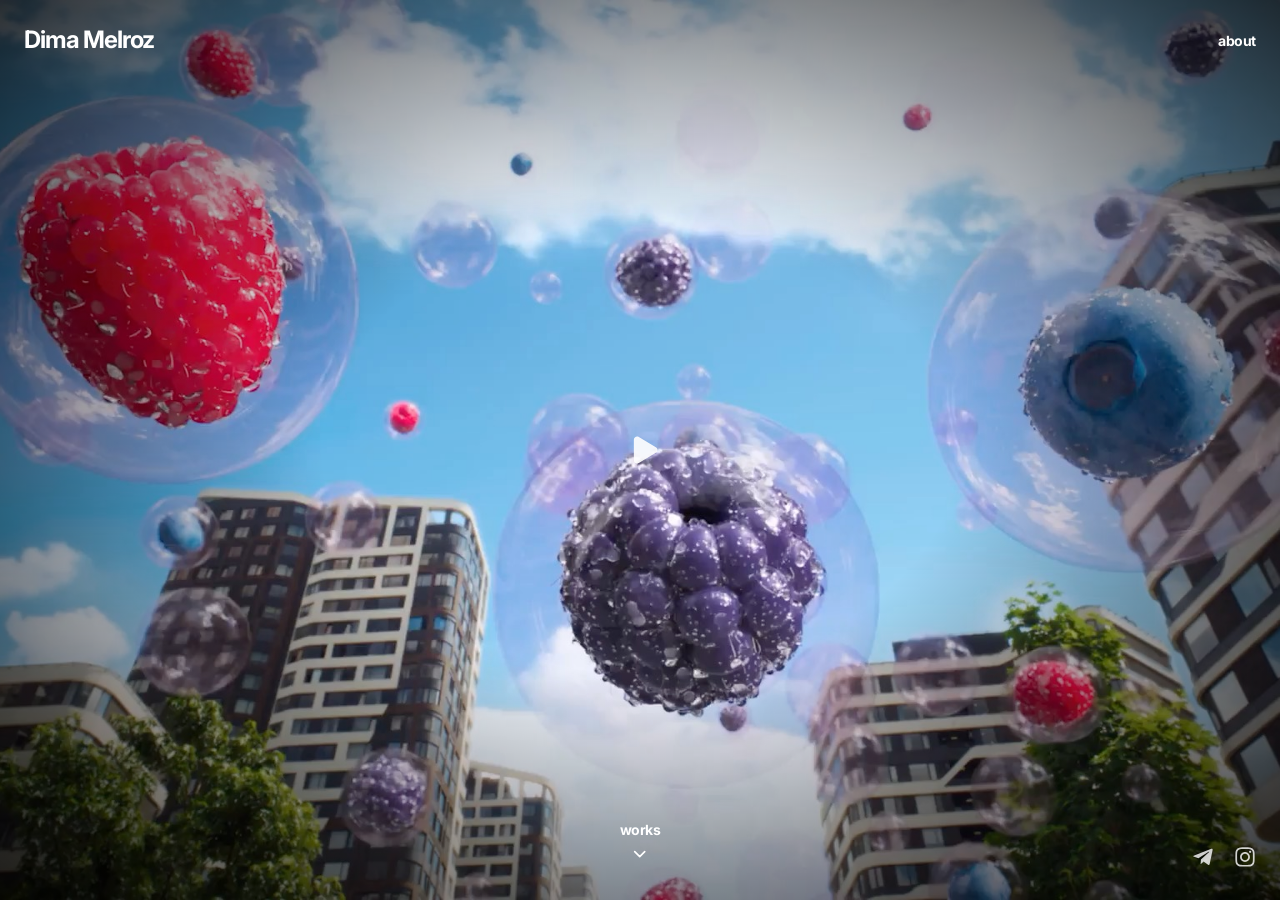
==== commit bf2e6ebe: "Use cache-busted Waka poster" ====
--- a/index.html
+++ b/index.html
@@ -20,4 +20,4 @@
         .home-screen {
           --home-bottom-offset: max(32px, calc(env(safe-area-inset-bottom) + 24px));
         }
-      </style></main><!--$--><!--/$--><script src="/_next/static/chunks/1-3at-bas7qha.js" id="_R_" async=""></script><script>(self.__next_f=self.__next_f||[]).push([0])</script><script>self.__next_f.push([1,"1:\"$Sreact.fragment\"\n2:I[85152,[\"/_next/static/chunks/0wgkc32t41phv.js\",\"/_next/static/chunks/25xmcw65e7tao.js\",\"/_next/static/chunks/14mrh2-p_w84d.js\"],\"FilterProvider\"]\n3:I[48378,[\"/_next/static/chunks/0wgkc32t41phv.js\",\"/_next/static/chunks/25xmcw65e7tao.js\",\"/_next/static/chunks/14mrh2-p_w84d.js\"],\"AboutProvider\"]\n4:I[3374,[\"/_next/static/chunks/0wgkc32t41phv.js\",\"/_next/static/chunks/25xmcw65e7tao.js\",\"/_next/static/chunks/14mrh2-p_w84d.js\"],\"Header\"]\n5:I[39756,[\"/_next/static/chunks/0wgkc32t41phv.js\",\"/_next/static/chunks/25xmcw65e7tao.js\",\"/_next/static/chunks/14mrh2-p_w84d.js\"],\"default\"]\n6:I[37457,[\"/_next/static/chunks/0wgkc32t41phv.js\",\"/_next/static/chunks/25xmcw65e7tao.js\",\"/_next/static/chunks/14mrh2-p_w84d.js\"],\"default\"]\n7:I[2701,[\"/_next/static/chunks/0wgkc32t41phv.js\",\"/_next/static/chunks/25xmcw65e7tao.js\",\"/_next/static/chunks/14mrh2-p_w84d.js\"],\"AboutOverlay\"]\n8:I[47257,[\"/_next/static/chunks/0wgkc32t41phv.js\",\"/_next/static/chunks/25xmcw65e7tao.js\",\"/_next/static/chunks/14mrh2-p_w84d.js\"],\"ClientPageRoot\"]\n9:I[52683,[\"/_next/static/chunks/0wgkc32t41phv.js\",\"/_next/static/chunks/25xmcw65e7tao.js\",\"/_next/static/chunks/14mrh2-p_w84d.js\",\"/_next/static/chunks/03bsw363nblre.js\"],\"default\"]\nc:I[97367,[\"/_next/static/chunks/0wgkc32t41phv.js\",\"/_next/static/chunks/25xmcw65e7tao.js\",\"/_next/static/chunks/14mrh2-p_w84d.js\"],\"OutletBoundary\"]\nd:\"$Sreact.suspense\"\nf:I[97367,[\"/_next/static/chunks/0wgkc32t41phv.js\",\"/_next/static/chunks/25xmcw65e7tao.js\",\"/_next/static/chunks/14mrh2-p_w84d.js\"],\"ViewportBoundary\"]\n11:I[97367,[\"/_next/static/chunks/0wgkc32t41phv.js\",\"/_next/static/chunks/25xmcw65e7tao.js\",\"/_next/static/chunks/14mrh2-p_w84d.js\"],\"MetadataBoundary\"]\n13:I[68027,[\"/_next/static/chunks/0wgkc32t41phv.js\",\"/_next/static/chunks/25xmcw65e7tao.js\",\"/_next/static/chunks/14mrh2-p_w84d.js\"],\"default\",1]\n:HL[\"/_next/static/chunks/176vd5yc0ti4g.css\",\"style\"]\n"])</script><script>self.__next_f.push([1,"0:{\"P\":null,\"c\":[\"\",\"\"],\"q\":\"\",\"i\":false,\"f\":[[[\"\",{\"children\":[\"__PAGE__\",{}]},\"$undefined\",\"$undefined\",16],[[\"$\",\"$1\",\"c\",{\"children\":[[[\"$\",\"link\",\"0\",{\"rel\":\"stylesheet\",\"href\":\"/_next/static/chunks/176vd5yc0ti4g.css\",\"precedence\":\"next\",\"crossOrigin\":\"$undefined\",\"nonce\":\"$undefined\"}],[\"$\",\"script\",\"script-0\",{\"src\":\"/_next/static/chunks/0wgkc32t41phv.js\",\"async\":true,\"nonce\":\"$undefined\"}],[\"$\",\"script\",\"script-1\",{\"src\":\"/_next/static/chunks/25xmcw65e7tao.js\",\"async\":true,\"nonce\":\"$undefined\"}],[\"$\",\"script\",\"script-2\",{\"src\":\"/_next/static/chunks/14mrh2-p_w84d.js\",\"async\":true,\"nonce\":\"$undefined\"}]],[\"$\",\"html\",null,{\"lang\":\"en\",\"children\":[\"$\",\"body\",null,{\"children\":[\"$\",\"$L2\",null,{\"children\":[\"$\",\"$L3\",null,{\"children\":[[\"$\",\"$L4\",null,{}],[\"$\",\"$L5\",null,{\"parallelRouterKey\":\"children\",\"error\":\"$undefined\",\"errorStyles\":\"$undefined\",\"errorScripts\":\"$undefined\",\"template\":[\"$\",\"$L6\",null,{}],\"templateStyles\":\"$undefined\",\"templateScripts\":\"$undefined\",\"notFound\":[[[\"$\",\"title\",null,{\"children\":\"404: This page could not be found.\"}],[\"$\",\"div\",null,{\"style\":{\"fontFamily\":\"system-ui,\\\"Segoe UI\\\",Roboto,Helvetica,Arial,sans-serif,\\\"Apple Color Emoji\\\",\\\"Segoe UI Emoji\\\"\",\"height\":\"100vh\",\"textAlign\":\"center\",\"display\":\"flex\",\"flexDirection\":\"column\",\"alignItems\":\"center\",\"justifyContent\":\"center\"},\"children\":[\"$\",\"div\",null,{\"children\":[[\"$\",\"style\",null,{\"dangerouslySetInnerHTML\":{\"__html\":\"body{color:#000;background:#fff;margin:0}.next-error-h1{border-right:1px solid rgba(0,0,0,.3)}@media (prefers-color-scheme:dark){body{color:#fff;background:#000}.next-error-h1{border-right:1px solid rgba(255,255,255,.3)}}\"}}],[\"$\",\"h1\",null,{\"className\":\"next-error-h1\",\"style\":{\"display\":\"inline-block\",\"margin\":\"0 20px 0 0\",\"padding\":\"0 23px 0 0\",\"fontSize\":24,\"fontWeight\":500,\"verticalAlign\":\"top\",\"lineHeight\":\"49px\"},\"children\":404}],[\"$\",\"div\",null,{\"style\":{\"display\":\"inline-block\"},\"children\":[\"$\",\"h2\",null,{\"style\":{\"fontSize\":14,\"fontWeight\":400,\"lineHeight\":\"49px\",\"margin\":0},\"children\":\"This page could not be found.\"}]}]]}]}]],[]],\"forbidden\":\"$undefined\",\"unauthorized\":\"$undefined\"}],[\"$\",\"$L7\",null,{}]]}]}]}]}]]}],{\"children\":[[\"$\",\"$1\",\"c\",{\"children\":[[\"$\",\"$L8\",null,{\"Component\":\"$9\",\"serverProvidedParams\":{\"searchParams\":{},\"params\":{},\"promises\":[\"$@a\",\"$@b\"]}}],[[\"$\",\"script\",\"script-0\",{\"src\":\"/_next/static/chunks/03bsw363nblre.js\",\"async\":true,\"nonce\":\"$undefined\"}]],[\"$\",\"$Lc\",null,{\"children\":[\"$\",\"$d\",null,{\"name\":\"Next.MetadataOutlet\",\"children\":\"$@e\"}]}]]}],{},null,false,null]},null,false,null],[\"$\",\"$1\",\"h\",{\"children\":[null,[\"$\",\"$Lf\",null,{\"children\":\"$L10\"}],[\"$\",\"div\",null,{\"hidden\":true,\"children\":[\"$\",\"$L11\",null,{\"children\":[\"$\",\"$d\",null,{\"name\":\"Next.Metadata\",\"children\":\"$L12\"}]}]}],null]}],false]],\"m\":\"$undefined\",\"G\":[\"$13\",[[\"$\",\"link\",\"0\",{\"rel\":\"stylesheet\",\"href\":\"/_next/static/chunks/176vd5yc0ti4g.css\",\"precedence\":\"next\",\"crossOrigin\":\"$undefined\",\"nonce\":\"$undefined\"}]]],\"S\":true,\"h\":null,\"s\":\"$undefined\",\"l\":\"$undefined\",\"p\":\"$undefined\",\"d\":\"$undefined\",\"b\":\"fVC9ZuRlh5uPbz0_PIlVJ\"}\n"])</script><script>self.__next_f.push([1,"a:{}\nb:\"$0:f:0:1:1:children:0:props:children:0:props:serverProvidedParams:params\"\n"])</script><script>self.__next_f.push([1,"10:[[\"$\",\"meta\",\"0\",{\"charSet\":\"utf-8\"}],[\"$\",\"meta\",\"1\",{\"name\":\"viewport\",\"content\":\"width=device-width, initial-scale=1, maximum-scale=1\"}]]\n"])</script><script>self.__next_f.push([1,"14:I[27201,[\"/_next/static/chunks/0wgkc32t41phv.js\",\"/_next/static/chunks/25xmcw65e7tao.js\",\"/_next/static/chunks/14mrh2-p_w84d.js\"],\"IconMark\"]\ne:null\n12:[[\"$\",\"title\",\"0\",{\"children\":\"Dima Melroz — Film Director\"}],[\"$\",\"meta\",\"1\",{\"name\":\"description\",\"content\":\"Portfolio of director Dima Melroz. Commercials, music videos, AI films.\"}],[\"$\",\"link\",\"2\",{\"rel\":\"icon\",\"href\":\"/favicon.ico?favicon.1hoiaz_u17ow0.ico\",\"sizes\":\"256x256\",\"type\":\"image/x-icon\"}],[\"$\",\"link\",\"3\",{\"rel\":\"icon\",\"href\":\"/icon.svg?icon.28g_gi4tfd292.svg\",\"sizes\":\"any\",\"type\":\"image/svg+xml\"}],[\"$\",\"$L14\",\"4\",{}]]\n"])</script></body></html>+      </style></main><!--$--><!--/$--><script src="/_next/static/chunks/1-3at-bas7qha.js" id="_R_" async=""></script><script>(self.__next_f=self.__next_f||[]).push([0])</script><script>self.__next_f.push([1,"1:\"$Sreact.fragment\"\n2:I[85152,[\"/_next/static/chunks/0wgkc32t41phv.js\",\"/_next/static/chunks/25xmcw65e7tao.js\",\"/_next/static/chunks/14mrh2-p_w84d.js\"],\"FilterProvider\"]\n3:I[48378,[\"/_next/static/chunks/0wgkc32t41phv.js\",\"/_next/static/chunks/25xmcw65e7tao.js\",\"/_next/static/chunks/14mrh2-p_w84d.js\"],\"AboutProvider\"]\n4:I[3374,[\"/_next/static/chunks/0wgkc32t41phv.js\",\"/_next/static/chunks/25xmcw65e7tao.js\",\"/_next/static/chunks/14mrh2-p_w84d.js\"],\"Header\"]\n5:I[39756,[\"/_next/static/chunks/0wgkc32t41phv.js\",\"/_next/static/chunks/25xmcw65e7tao.js\",\"/_next/static/chunks/14mrh2-p_w84d.js\"],\"default\"]\n6:I[37457,[\"/_next/static/chunks/0wgkc32t41phv.js\",\"/_next/static/chunks/25xmcw65e7tao.js\",\"/_next/static/chunks/14mrh2-p_w84d.js\"],\"default\"]\n7:I[2701,[\"/_next/static/chunks/0wgkc32t41phv.js\",\"/_next/static/chunks/25xmcw65e7tao.js\",\"/_next/static/chunks/14mrh2-p_w84d.js\"],\"AboutOverlay\"]\n8:I[47257,[\"/_next/static/chunks/0wgkc32t41phv.js\",\"/_next/static/chunks/25xmcw65e7tao.js\",\"/_next/static/chunks/14mrh2-p_w84d.js\"],\"ClientPageRoot\"]\n9:I[52683,[\"/_next/static/chunks/0wgkc32t41phv.js\",\"/_next/static/chunks/25xmcw65e7tao.js\",\"/_next/static/chunks/14mrh2-p_w84d.js\",\"/_next/static/chunks/03bsw363nblre.js\"],\"default\"]\nc:I[97367,[\"/_next/static/chunks/0wgkc32t41phv.js\",\"/_next/static/chunks/25xmcw65e7tao.js\",\"/_next/static/chunks/14mrh2-p_w84d.js\"],\"OutletBoundary\"]\nd:\"$Sreact.suspense\"\nf:I[97367,[\"/_next/static/chunks/0wgkc32t41phv.js\",\"/_next/static/chunks/25xmcw65e7tao.js\",\"/_next/static/chunks/14mrh2-p_w84d.js\"],\"ViewportBoundary\"]\n11:I[97367,[\"/_next/static/chunks/0wgkc32t41phv.js\",\"/_next/static/chunks/25xmcw65e7tao.js\",\"/_next/static/chunks/14mrh2-p_w84d.js\"],\"MetadataBoundary\"]\n13:I[68027,[\"/_next/static/chunks/0wgkc32t41phv.js\",\"/_next/static/chunks/25xmcw65e7tao.js\",\"/_next/static/chunks/14mrh2-p_w84d.js\"],\"default\",1]\n:HL[\"/_next/static/chunks/176vd5yc0ti4g.css\",\"style\"]\n"])</script><script>self.__next_f.push([1,"0:{\"P\":null,\"c\":[\"\",\"\"],\"q\":\"\",\"i\":false,\"f\":[[[\"\",{\"children\":[\"__PAGE__\",{}]},\"$undefined\",\"$undefined\",16],[[\"$\",\"$1\",\"c\",{\"children\":[[[\"$\",\"link\",\"0\",{\"rel\":\"stylesheet\",\"href\":\"/_next/static/chunks/176vd5yc0ti4g.css\",\"precedence\":\"next\",\"crossOrigin\":\"$undefined\",\"nonce\":\"$undefined\"}],[\"$\",\"script\",\"script-0\",{\"src\":\"/_next/static/chunks/0wgkc32t41phv.js\",\"async\":true,\"nonce\":\"$undefined\"}],[\"$\",\"script\",\"script-1\",{\"src\":\"/_next/static/chunks/25xmcw65e7tao.js\",\"async\":true,\"nonce\":\"$undefined\"}],[\"$\",\"script\",\"script-2\",{\"src\":\"/_next/static/chunks/14mrh2-p_w84d.js\",\"async\":true,\"nonce\":\"$undefined\"}]],[\"$\",\"html\",null,{\"lang\":\"en\",\"children\":[\"$\",\"body\",null,{\"children\":[\"$\",\"$L2\",null,{\"children\":[\"$\",\"$L3\",null,{\"children\":[[\"$\",\"$L4\",null,{}],[\"$\",\"$L5\",null,{\"parallelRouterKey\":\"children\",\"error\":\"$undefined\",\"errorStyles\":\"$undefined\",\"errorScripts\":\"$undefined\",\"template\":[\"$\",\"$L6\",null,{}],\"templateStyles\":\"$undefined\",\"templateScripts\":\"$undefined\",\"notFound\":[[[\"$\",\"title\",null,{\"children\":\"404: This page could not be found.\"}],[\"$\",\"div\",null,{\"style\":{\"fontFamily\":\"system-ui,\\\"Segoe UI\\\",Roboto,Helvetica,Arial,sans-serif,\\\"Apple Color Emoji\\\",\\\"Segoe UI Emoji\\\"\",\"height\":\"100vh\",\"textAlign\":\"center\",\"display\":\"flex\",\"flexDirection\":\"column\",\"alignItems\":\"center\",\"justifyContent\":\"center\"},\"children\":[\"$\",\"div\",null,{\"children\":[[\"$\",\"style\",null,{\"dangerouslySetInnerHTML\":{\"__html\":\"body{color:#000;background:#fff;margin:0}.next-error-h1{border-right:1px solid rgba(0,0,0,.3)}@media (prefers-color-scheme:dark){body{color:#fff;background:#000}.next-error-h1{border-right:1px solid rgba(255,255,255,.3)}}\"}}],[\"$\",\"h1\",null,{\"className\":\"next-error-h1\",\"style\":{\"display\":\"inline-block\",\"margin\":\"0 20px 0 0\",\"padding\":\"0 23px 0 0\",\"fontSize\":24,\"fontWeight\":500,\"verticalAlign\":\"top\",\"lineHeight\":\"49px\"},\"children\":404}],[\"$\",\"div\",null,{\"style\":{\"display\":\"inline-block\"},\"children\":[\"$\",\"h2\",null,{\"style\":{\"fontSize\":14,\"fontWeight\":400,\"lineHeight\":\"49px\",\"margin\":0},\"children\":\"This page could not be found.\"}]}]]}]}]],[]],\"forbidden\":\"$undefined\",\"unauthorized\":\"$undefined\"}],[\"$\",\"$L7\",null,{}]]}]}]}]}]]}],{\"children\":[[\"$\",\"$1\",\"c\",{\"children\":[[\"$\",\"$L8\",null,{\"Component\":\"$9\",\"serverProvidedParams\":{\"searchParams\":{},\"params\":{},\"promises\":[\"$@a\",\"$@b\"]}}],[[\"$\",\"script\",\"script-0\",{\"src\":\"/_next/static/chunks/03bsw363nblre.js\",\"async\":true,\"nonce\":\"$undefined\"}]],[\"$\",\"$Lc\",null,{\"children\":[\"$\",\"$d\",null,{\"name\":\"Next.MetadataOutlet\",\"children\":\"$@e\"}]}]]}],{},null,false,null]},null,false,null],[\"$\",\"$1\",\"h\",{\"children\":[null,[\"$\",\"$Lf\",null,{\"children\":\"$L10\"}],[\"$\",\"div\",null,{\"hidden\":true,\"children\":[\"$\",\"$L11\",null,{\"children\":[\"$\",\"$d\",null,{\"name\":\"Next.Metadata\",\"children\":\"$L12\"}]}]}],null]}],false]],\"m\":\"$undefined\",\"G\":[\"$13\",[[\"$\",\"link\",\"0\",{\"rel\":\"stylesheet\",\"href\":\"/_next/static/chunks/176vd5yc0ti4g.css\",\"precedence\":\"next\",\"crossOrigin\":\"$undefined\",\"nonce\":\"$undefined\"}]]],\"S\":true,\"h\":null,\"s\":\"$undefined\",\"l\":\"$undefined\",\"p\":\"$undefined\",\"d\":\"$undefined\",\"b\":\"rbezX2LJ4bBvmgO1wybsT\"}\n"])</script><script>self.__next_f.push([1,"a:{}\nb:\"$0:f:0:1:1:children:0:props:children:0:props:serverProvidedParams:params\"\n"])</script><script>self.__next_f.push([1,"10:[[\"$\",\"meta\",\"0\",{\"charSet\":\"utf-8\"}],[\"$\",\"meta\",\"1\",{\"name\":\"viewport\",\"content\":\"width=device-width, initial-scale=1, maximum-scale=1\"}]]\n"])</script><script>self.__next_f.push([1,"14:I[27201,[\"/_next/static/chunks/0wgkc32t41phv.js\",\"/_next/static/chunks/25xmcw65e7tao.js\",\"/_next/static/chunks/14mrh2-p_w84d.js\"],\"IconMark\"]\ne:null\n12:[[\"$\",\"title\",\"0\",{\"children\":\"Dima Melroz — Film Director\"}],[\"$\",\"meta\",\"1\",{\"name\":\"description\",\"content\":\"Portfolio of director Dima Melroz. Commercials, music videos, AI films.\"}],[\"$\",\"link\",\"2\",{\"rel\":\"icon\",\"href\":\"/favicon.ico?favicon.1hoiaz_u17ow0.ico\",\"sizes\":\"256x256\",\"type\":\"image/x-icon\"}],[\"$\",\"link\",\"3\",{\"rel\":\"icon\",\"href\":\"/icon.svg?icon.28g_gi4tfd292.svg\",\"sizes\":\"any\",\"type\":\"image/svg+xml\"}],[\"$\",\"$L14\",\"4\",{}]]\n"])</script></body></html>
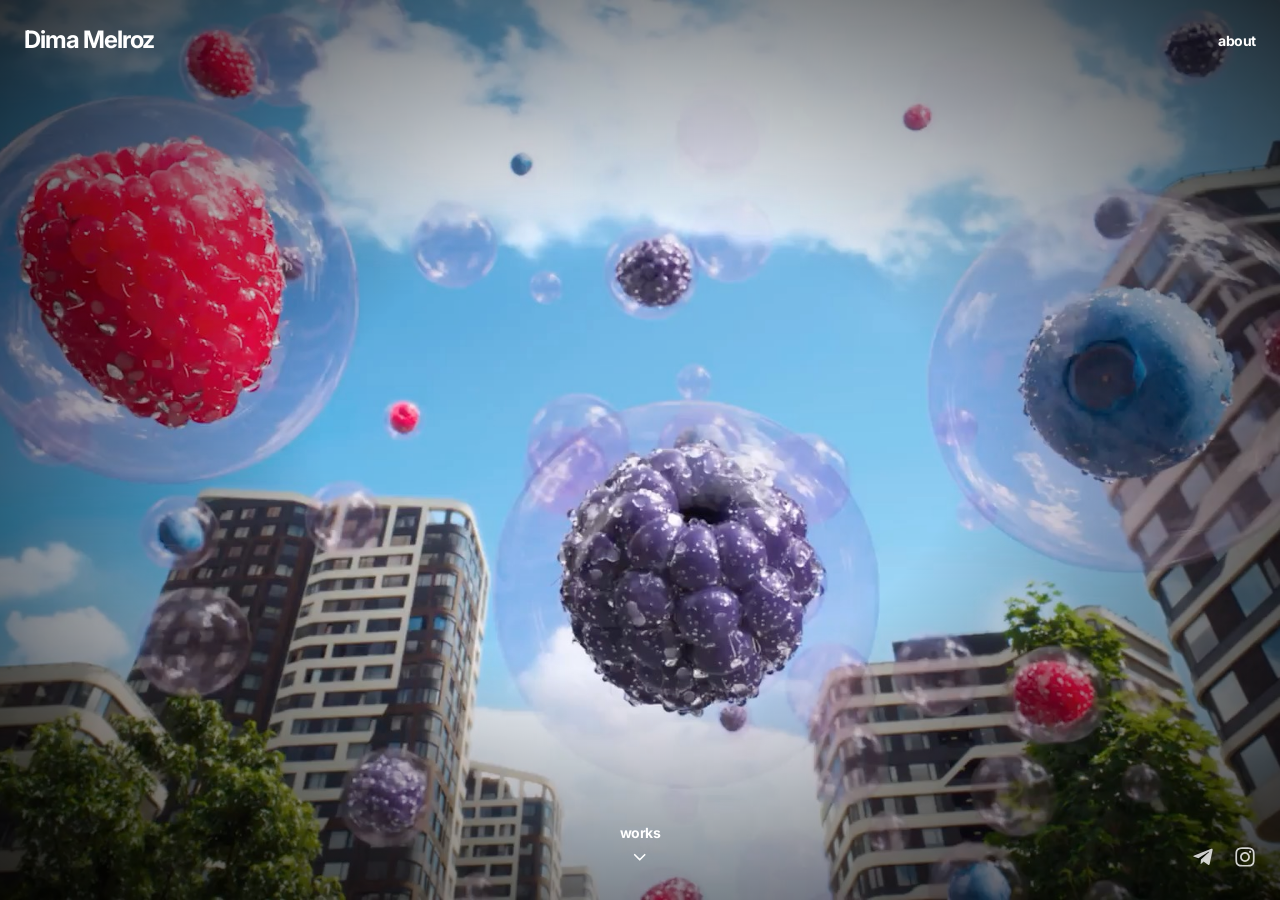
==== commit 41fd2128: "Deploy updated showreels" ====
--- a/index.html
+++ b/index.html
@@ -1,4 +1,4 @@
-<!DOCTYPE html><html lang="en"><head><meta charSet="utf-8"/><meta name="viewport" content="width=device-width, initial-scale=1, maximum-scale=1"/><link rel="stylesheet" href="/_next/static/chunks/176vd5yc0ti4g.css" data-precedence="next"/><link rel="preload" as="script" fetchPriority="low" href="/_next/static/chunks/1-3at-bas7qha.js"/><script src="/_next/static/chunks/3diwb2iuom_tm.js" async=""></script><script src="/_next/static/chunks/3hdj40qmts5sf.js" async=""></script><script src="/_next/static/chunks/turbopack-1m31_u75n0wxl.js" async=""></script><script src="/_next/static/chunks/0wgkc32t41phv.js" async=""></script><script src="/_next/static/chunks/25xmcw65e7tao.js" async=""></script><script src="/_next/static/chunks/14mrh2-p_w84d.js" async=""></script><script src="/_next/static/chunks/03bsw363nblre.js" async=""></script><title>Dima Melroz — Film Director</title><meta name="description" content="Portfolio of director Dima Melroz. Commercials, music videos, AI films."/><link rel="icon" href="/favicon.ico?favicon.1hoiaz_u17ow0.ico" sizes="256x256" type="image/x-icon"/><link rel="icon" href="/icon.svg?icon.28g_gi4tfd292.svg" sizes="any" type="image/svg+xml"/><script src="/_next/static/chunks/0cz1d0mv5g_q7.js" noModule=""></script></head><body><div hidden=""><!--$--><!--/$--></div><style>
+<!DOCTYPE html><html lang="en"><head><meta charSet="utf-8"/><meta name="viewport" content="width=device-width, initial-scale=1, maximum-scale=1"/><link rel="stylesheet" href="/_next/static/chunks/176vd5yc0ti4g.css" data-precedence="next"/><link rel="preload" as="script" fetchPriority="low" href="/_next/static/chunks/1-3at-bas7qha.js"/><script src="/_next/static/chunks/3diwb2iuom_tm.js" async=""></script><script src="/_next/static/chunks/3hdj40qmts5sf.js" async=""></script><script src="/_next/static/chunks/turbopack-1m31_u75n0wxl.js" async=""></script><script src="/_next/static/chunks/0wgkc32t41phv.js" async=""></script><script src="/_next/static/chunks/25xmcw65e7tao.js" async=""></script><script src="/_next/static/chunks/14mrh2-p_w84d.js" async=""></script><script src="/_next/static/chunks/00yb-lcw-kesa.js" async=""></script><title>Dima Melroz — Film Director</title><meta name="description" content="Portfolio of director Dima Melroz. Commercials, music videos, AI films."/><link rel="icon" href="/favicon.ico?favicon.1hoiaz_u17ow0.ico" sizes="256x256" type="image/x-icon"/><link rel="icon" href="/icon.svg?icon.28g_gi4tfd292.svg" sizes="any" type="image/svg+xml"/><script src="/_next/static/chunks/0cz1d0mv5g_q7.js" noModule=""></script></head><body><div hidden=""><!--$--><!--/$--></div><style>
         @keyframes works-filter-enter {
           from {
             opacity: 0;
@@ -20,4 +20,4 @@
         .home-screen {
           --home-bottom-offset: max(32px, calc(env(safe-area-inset-bottom) + 24px));
         }
-      </style></main><!--$--><!--/$--><script src="/_next/static/chunks/1-3at-bas7qha.js" id="_R_" async=""></script><script>(self.__next_f=self.__next_f||[]).push([0])</script><script>self.__next_f.push([1,"1:\"$Sreact.fragment\"\n2:I[85152,[\"/_next/static/chunks/0wgkc32t41phv.js\",\"/_next/static/chunks/25xmcw65e7tao.js\",\"/_next/static/chunks/14mrh2-p_w84d.js\"],\"FilterProvider\"]\n3:I[48378,[\"/_next/static/chunks/0wgkc32t41phv.js\",\"/_next/static/chunks/25xmcw65e7tao.js\",\"/_next/static/chunks/14mrh2-p_w84d.js\"],\"AboutProvider\"]\n4:I[3374,[\"/_next/static/chunks/0wgkc32t41phv.js\",\"/_next/static/chunks/25xmcw65e7tao.js\",\"/_next/static/chunks/14mrh2-p_w84d.js\"],\"Header\"]\n5:I[39756,[\"/_next/static/chunks/0wgkc32t41phv.js\",\"/_next/static/chunks/25xmcw65e7tao.js\",\"/_next/static/chunks/14mrh2-p_w84d.js\"],\"default\"]\n6:I[37457,[\"/_next/static/chunks/0wgkc32t41phv.js\",\"/_next/static/chunks/25xmcw65e7tao.js\",\"/_next/static/chunks/14mrh2-p_w84d.js\"],\"default\"]\n7:I[2701,[\"/_next/static/chunks/0wgkc32t41phv.js\",\"/_next/static/chunks/25xmcw65e7tao.js\",\"/_next/static/chunks/14mrh2-p_w84d.js\"],\"AboutOverlay\"]\n8:I[47257,[\"/_next/static/chunks/0wgkc32t41phv.js\",\"/_next/static/chunks/25xmcw65e7tao.js\",\"/_next/static/chunks/14mrh2-p_w84d.js\"],\"ClientPageRoot\"]\n9:I[52683,[\"/_next/static/chunks/0wgkc32t41phv.js\",\"/_next/static/chunks/25xmcw65e7tao.js\",\"/_next/static/chunks/14mrh2-p_w84d.js\",\"/_next/static/chunks/03bsw363nblre.js\"],\"default\"]\nc:I[97367,[\"/_next/static/chunks/0wgkc32t41phv.js\",\"/_next/static/chunks/25xmcw65e7tao.js\",\"/_next/static/chunks/14mrh2-p_w84d.js\"],\"OutletBoundary\"]\nd:\"$Sreact.suspense\"\nf:I[97367,[\"/_next/static/chunks/0wgkc32t41phv.js\",\"/_next/static/chunks/25xmcw65e7tao.js\",\"/_next/static/chunks/14mrh2-p_w84d.js\"],\"ViewportBoundary\"]\n11:I[97367,[\"/_next/static/chunks/0wgkc32t41phv.js\",\"/_next/static/chunks/25xmcw65e7tao.js\",\"/_next/static/chunks/14mrh2-p_w84d.js\"],\"MetadataBoundary\"]\n13:I[68027,[\"/_next/static/chunks/0wgkc32t41phv.js\",\"/_next/static/chunks/25xmcw65e7tao.js\",\"/_next/static/chunks/14mrh2-p_w84d.js\"],\"default\",1]\n:HL[\"/_next/static/chunks/176vd5yc0ti4g.css\",\"style\"]\n"])</script><script>self.__next_f.push([1,"0:{\"P\":null,\"c\":[\"\",\"\"],\"q\":\"\",\"i\":false,\"f\":[[[\"\",{\"children\":[\"__PAGE__\",{}]},\"$undefined\",\"$undefined\",16],[[\"$\",\"$1\",\"c\",{\"children\":[[[\"$\",\"link\",\"0\",{\"rel\":\"stylesheet\",\"href\":\"/_next/static/chunks/176vd5yc0ti4g.css\",\"precedence\":\"next\",\"crossOrigin\":\"$undefined\",\"nonce\":\"$undefined\"}],[\"$\",\"script\",\"script-0\",{\"src\":\"/_next/static/chunks/0wgkc32t41phv.js\",\"async\":true,\"nonce\":\"$undefined\"}],[\"$\",\"script\",\"script-1\",{\"src\":\"/_next/static/chunks/25xmcw65e7tao.js\",\"async\":true,\"nonce\":\"$undefined\"}],[\"$\",\"script\",\"script-2\",{\"src\":\"/_next/static/chunks/14mrh2-p_w84d.js\",\"async\":true,\"nonce\":\"$undefined\"}]],[\"$\",\"html\",null,{\"lang\":\"en\",\"children\":[\"$\",\"body\",null,{\"children\":[\"$\",\"$L2\",null,{\"children\":[\"$\",\"$L3\",null,{\"children\":[[\"$\",\"$L4\",null,{}],[\"$\",\"$L5\",null,{\"parallelRouterKey\":\"children\",\"error\":\"$undefined\",\"errorStyles\":\"$undefined\",\"errorScripts\":\"$undefined\",\"template\":[\"$\",\"$L6\",null,{}],\"templateStyles\":\"$undefined\",\"templateScripts\":\"$undefined\",\"notFound\":[[[\"$\",\"title\",null,{\"children\":\"404: This page could not be found.\"}],[\"$\",\"div\",null,{\"style\":{\"fontFamily\":\"system-ui,\\\"Segoe UI\\\",Roboto,Helvetica,Arial,sans-serif,\\\"Apple Color Emoji\\\",\\\"Segoe UI Emoji\\\"\",\"height\":\"100vh\",\"textAlign\":\"center\",\"display\":\"flex\",\"flexDirection\":\"column\",\"alignItems\":\"center\",\"justifyContent\":\"center\"},\"children\":[\"$\",\"div\",null,{\"children\":[[\"$\",\"style\",null,{\"dangerouslySetInnerHTML\":{\"__html\":\"body{color:#000;background:#fff;margin:0}.next-error-h1{border-right:1px solid rgba(0,0,0,.3)}@media (prefers-color-scheme:dark){body{color:#fff;background:#000}.next-error-h1{border-right:1px solid rgba(255,255,255,.3)}}\"}}],[\"$\",\"h1\",null,{\"className\":\"next-error-h1\",\"style\":{\"display\":\"inline-block\",\"margin\":\"0 20px 0 0\",\"padding\":\"0 23px 0 0\",\"fontSize\":24,\"fontWeight\":500,\"verticalAlign\":\"top\",\"lineHeight\":\"49px\"},\"children\":404}],[\"$\",\"div\",null,{\"style\":{\"display\":\"inline-block\"},\"children\":[\"$\",\"h2\",null,{\"style\":{\"fontSize\":14,\"fontWeight\":400,\"lineHeight\":\"49px\",\"margin\":0},\"children\":\"This page could not be found.\"}]}]]}]}]],[]],\"forbidden\":\"$undefined\",\"unauthorized\":\"$undefined\"}],[\"$\",\"$L7\",null,{}]]}]}]}]}]]}],{\"children\":[[\"$\",\"$1\",\"c\",{\"children\":[[\"$\",\"$L8\",null,{\"Component\":\"$9\",\"serverProvidedParams\":{\"searchParams\":{},\"params\":{},\"promises\":[\"$@a\",\"$@b\"]}}],[[\"$\",\"script\",\"script-0\",{\"src\":\"/_next/static/chunks/03bsw363nblre.js\",\"async\":true,\"nonce\":\"$undefined\"}]],[\"$\",\"$Lc\",null,{\"children\":[\"$\",\"$d\",null,{\"name\":\"Next.MetadataOutlet\",\"children\":\"$@e\"}]}]]}],{},null,false,null]},null,false,null],[\"$\",\"$1\",\"h\",{\"children\":[null,[\"$\",\"$Lf\",null,{\"children\":\"$L10\"}],[\"$\",\"div\",null,{\"hidden\":true,\"children\":[\"$\",\"$L11\",null,{\"children\":[\"$\",\"$d\",null,{\"name\":\"Next.Metadata\",\"children\":\"$L12\"}]}]}],null]}],false]],\"m\":\"$undefined\",\"G\":[\"$13\",[[\"$\",\"link\",\"0\",{\"rel\":\"stylesheet\",\"href\":\"/_next/static/chunks/176vd5yc0ti4g.css\",\"precedence\":\"next\",\"crossOrigin\":\"$undefined\",\"nonce\":\"$undefined\"}]]],\"S\":true,\"h\":null,\"s\":\"$undefined\",\"l\":\"$undefined\",\"p\":\"$undefined\",\"d\":\"$undefined\",\"b\":\"rbezX2LJ4bBvmgO1wybsT\"}\n"])</script><script>self.__next_f.push([1,"a:{}\nb:\"$0:f:0:1:1:children:0:props:children:0:props:serverProvidedParams:params\"\n"])</script><script>self.__next_f.push([1,"10:[[\"$\",\"meta\",\"0\",{\"charSet\":\"utf-8\"}],[\"$\",\"meta\",\"1\",{\"name\":\"viewport\",\"content\":\"width=device-width, initial-scale=1, maximum-scale=1\"}]]\n"])</script><script>self.__next_f.push([1,"14:I[27201,[\"/_next/static/chunks/0wgkc32t41phv.js\",\"/_next/static/chunks/25xmcw65e7tao.js\",\"/_next/static/chunks/14mrh2-p_w84d.js\"],\"IconMark\"]\ne:null\n12:[[\"$\",\"title\",\"0\",{\"children\":\"Dima Melroz — Film Director\"}],[\"$\",\"meta\",\"1\",{\"name\":\"description\",\"content\":\"Portfolio of director Dima Melroz. Commercials, music videos, AI films.\"}],[\"$\",\"link\",\"2\",{\"rel\":\"icon\",\"href\":\"/favicon.ico?favicon.1hoiaz_u17ow0.ico\",\"sizes\":\"256x256\",\"type\":\"image/x-icon\"}],[\"$\",\"link\",\"3\",{\"rel\":\"icon\",\"href\":\"/icon.svg?icon.28g_gi4tfd292.svg\",\"sizes\":\"any\",\"type\":\"image/svg+xml\"}],[\"$\",\"$L14\",\"4\",{}]]\n"])</script></body></html>+      </style></main><!--$--><!--/$--><script src="/_next/static/chunks/1-3at-bas7qha.js" id="_R_" async=""></script><script>(self.__next_f=self.__next_f||[]).push([0])</script><script>self.__next_f.push([1,"1:\"$Sreact.fragment\"\n2:I[85152,[\"/_next/static/chunks/0wgkc32t41phv.js\",\"/_next/static/chunks/25xmcw65e7tao.js\",\"/_next/static/chunks/14mrh2-p_w84d.js\"],\"FilterProvider\"]\n3:I[48378,[\"/_next/static/chunks/0wgkc32t41phv.js\",\"/_next/static/chunks/25xmcw65e7tao.js\",\"/_next/static/chunks/14mrh2-p_w84d.js\"],\"AboutProvider\"]\n4:I[3374,[\"/_next/static/chunks/0wgkc32t41phv.js\",\"/_next/static/chunks/25xmcw65e7tao.js\",\"/_next/static/chunks/14mrh2-p_w84d.js\"],\"Header\"]\n5:I[39756,[\"/_next/static/chunks/0wgkc32t41phv.js\",\"/_next/static/chunks/25xmcw65e7tao.js\",\"/_next/static/chunks/14mrh2-p_w84d.js\"],\"default\"]\n6:I[37457,[\"/_next/static/chunks/0wgkc32t41phv.js\",\"/_next/static/chunks/25xmcw65e7tao.js\",\"/_next/static/chunks/14mrh2-p_w84d.js\"],\"default\"]\n7:I[2701,[\"/_next/static/chunks/0wgkc32t41phv.js\",\"/_next/static/chunks/25xmcw65e7tao.js\",\"/_next/static/chunks/14mrh2-p_w84d.js\"],\"AboutOverlay\"]\n8:I[47257,[\"/_next/static/chunks/0wgkc32t41phv.js\",\"/_next/static/chunks/25xmcw65e7tao.js\",\"/_next/static/chunks/14mrh2-p_w84d.js\"],\"ClientPageRoot\"]\n9:I[52683,[\"/_next/static/chunks/0wgkc32t41phv.js\",\"/_next/static/chunks/25xmcw65e7tao.js\",\"/_next/static/chunks/14mrh2-p_w84d.js\",\"/_next/static/chunks/00yb-lcw-kesa.js\"],\"default\"]\nc:I[97367,[\"/_next/static/chunks/0wgkc32t41phv.js\",\"/_next/static/chunks/25xmcw65e7tao.js\",\"/_next/static/chunks/14mrh2-p_w84d.js\"],\"OutletBoundary\"]\nd:\"$Sreact.suspense\"\nf:I[97367,[\"/_next/static/chunks/0wgkc32t41phv.js\",\"/_next/static/chunks/25xmcw65e7tao.js\",\"/_next/static/chunks/14mrh2-p_w84d.js\"],\"ViewportBoundary\"]\n11:I[97367,[\"/_next/static/chunks/0wgkc32t41phv.js\",\"/_next/static/chunks/25xmcw65e7tao.js\",\"/_next/static/chunks/14mrh2-p_w84d.js\"],\"MetadataBoundary\"]\n13:I[68027,[\"/_next/static/chunks/0wgkc32t41phv.js\",\"/_next/static/chunks/25xmcw65e7tao.js\",\"/_next/static/chunks/14mrh2-p_w84d.js\"],\"default\",1]\n:HL[\"/_next/static/chunks/176vd5yc0ti4g.css\",\"style\"]\n"])</script><script>self.__next_f.push([1,"0:{\"P\":null,\"c\":[\"\",\"\"],\"q\":\"\",\"i\":false,\"f\":[[[\"\",{\"children\":[\"__PAGE__\",{}]},\"$undefined\",\"$undefined\",16],[[\"$\",\"$1\",\"c\",{\"children\":[[[\"$\",\"link\",\"0\",{\"rel\":\"stylesheet\",\"href\":\"/_next/static/chunks/176vd5yc0ti4g.css\",\"precedence\":\"next\",\"crossOrigin\":\"$undefined\",\"nonce\":\"$undefined\"}],[\"$\",\"script\",\"script-0\",{\"src\":\"/_next/static/chunks/0wgkc32t41phv.js\",\"async\":true,\"nonce\":\"$undefined\"}],[\"$\",\"script\",\"script-1\",{\"src\":\"/_next/static/chunks/25xmcw65e7tao.js\",\"async\":true,\"nonce\":\"$undefined\"}],[\"$\",\"script\",\"script-2\",{\"src\":\"/_next/static/chunks/14mrh2-p_w84d.js\",\"async\":true,\"nonce\":\"$undefined\"}]],[\"$\",\"html\",null,{\"lang\":\"en\",\"children\":[\"$\",\"body\",null,{\"children\":[\"$\",\"$L2\",null,{\"children\":[\"$\",\"$L3\",null,{\"children\":[[\"$\",\"$L4\",null,{}],[\"$\",\"$L5\",null,{\"parallelRouterKey\":\"children\",\"error\":\"$undefined\",\"errorStyles\":\"$undefined\",\"errorScripts\":\"$undefined\",\"template\":[\"$\",\"$L6\",null,{}],\"templateStyles\":\"$undefined\",\"templateScripts\":\"$undefined\",\"notFound\":[[[\"$\",\"title\",null,{\"children\":\"404: This page could not be found.\"}],[\"$\",\"div\",null,{\"style\":{\"fontFamily\":\"system-ui,\\\"Segoe UI\\\",Roboto,Helvetica,Arial,sans-serif,\\\"Apple Color Emoji\\\",\\\"Segoe UI Emoji\\\"\",\"height\":\"100vh\",\"textAlign\":\"center\",\"display\":\"flex\",\"flexDirection\":\"column\",\"alignItems\":\"center\",\"justifyContent\":\"center\"},\"children\":[\"$\",\"div\",null,{\"children\":[[\"$\",\"style\",null,{\"dangerouslySetInnerHTML\":{\"__html\":\"body{color:#000;background:#fff;margin:0}.next-error-h1{border-right:1px solid rgba(0,0,0,.3)}@media (prefers-color-scheme:dark){body{color:#fff;background:#000}.next-error-h1{border-right:1px solid rgba(255,255,255,.3)}}\"}}],[\"$\",\"h1\",null,{\"className\":\"next-error-h1\",\"style\":{\"display\":\"inline-block\",\"margin\":\"0 20px 0 0\",\"padding\":\"0 23px 0 0\",\"fontSize\":24,\"fontWeight\":500,\"verticalAlign\":\"top\",\"lineHeight\":\"49px\"},\"children\":404}],[\"$\",\"div\",null,{\"style\":{\"display\":\"inline-block\"},\"children\":[\"$\",\"h2\",null,{\"style\":{\"fontSize\":14,\"fontWeight\":400,\"lineHeight\":\"49px\",\"margin\":0},\"children\":\"This page could not be found.\"}]}]]}]}]],[]],\"forbidden\":\"$undefined\",\"unauthorized\":\"$undefined\"}],[\"$\",\"$L7\",null,{}]]}]}]}]}]]}],{\"children\":[[\"$\",\"$1\",\"c\",{\"children\":[[\"$\",\"$L8\",null,{\"Component\":\"$9\",\"serverProvidedParams\":{\"searchParams\":{},\"params\":{},\"promises\":[\"$@a\",\"$@b\"]}}],[[\"$\",\"script\",\"script-0\",{\"src\":\"/_next/static/chunks/00yb-lcw-kesa.js\",\"async\":true,\"nonce\":\"$undefined\"}]],[\"$\",\"$Lc\",null,{\"children\":[\"$\",\"$d\",null,{\"name\":\"Next.MetadataOutlet\",\"children\":\"$@e\"}]}]]}],{},null,false,null]},null,false,null],[\"$\",\"$1\",\"h\",{\"children\":[null,[\"$\",\"$Lf\",null,{\"children\":\"$L10\"}],[\"$\",\"div\",null,{\"hidden\":true,\"children\":[\"$\",\"$L11\",null,{\"children\":[\"$\",\"$d\",null,{\"name\":\"Next.Metadata\",\"children\":\"$L12\"}]}]}],null]}],false]],\"m\":\"$undefined\",\"G\":[\"$13\",[[\"$\",\"link\",\"0\",{\"rel\":\"stylesheet\",\"href\":\"/_next/static/chunks/176vd5yc0ti4g.css\",\"precedence\":\"next\",\"crossOrigin\":\"$undefined\",\"nonce\":\"$undefined\"}]]],\"S\":true,\"h\":null,\"s\":\"$undefined\",\"l\":\"$undefined\",\"p\":\"$undefined\",\"d\":\"$undefined\",\"b\":\"eAcAZwTQjC5vzkzZq1ovI\"}\n"])</script><script>self.__next_f.push([1,"a:{}\nb:\"$0:f:0:1:1:children:0:props:children:0:props:serverProvidedParams:params\"\n"])</script><script>self.__next_f.push([1,"10:[[\"$\",\"meta\",\"0\",{\"charSet\":\"utf-8\"}],[\"$\",\"meta\",\"1\",{\"name\":\"viewport\",\"content\":\"width=device-width, initial-scale=1, maximum-scale=1\"}]]\n"])</script><script>self.__next_f.push([1,"14:I[27201,[\"/_next/static/chunks/0wgkc32t41phv.js\",\"/_next/static/chunks/25xmcw65e7tao.js\",\"/_next/static/chunks/14mrh2-p_w84d.js\"],\"IconMark\"]\ne:null\n12:[[\"$\",\"title\",\"0\",{\"children\":\"Dima Melroz — Film Director\"}],[\"$\",\"meta\",\"1\",{\"name\":\"description\",\"content\":\"Portfolio of director Dima Melroz. Commercials, music videos, AI films.\"}],[\"$\",\"link\",\"2\",{\"rel\":\"icon\",\"href\":\"/favicon.ico?favicon.1hoiaz_u17ow0.ico\",\"sizes\":\"256x256\",\"type\":\"image/x-icon\"}],[\"$\",\"link\",\"3\",{\"rel\":\"icon\",\"href\":\"/icon.svg?icon.28g_gi4tfd292.svg\",\"sizes\":\"any\",\"type\":\"image/svg+xml\"}],[\"$\",\"$L14\",\"4\",{}]]\n"])</script></body></html>
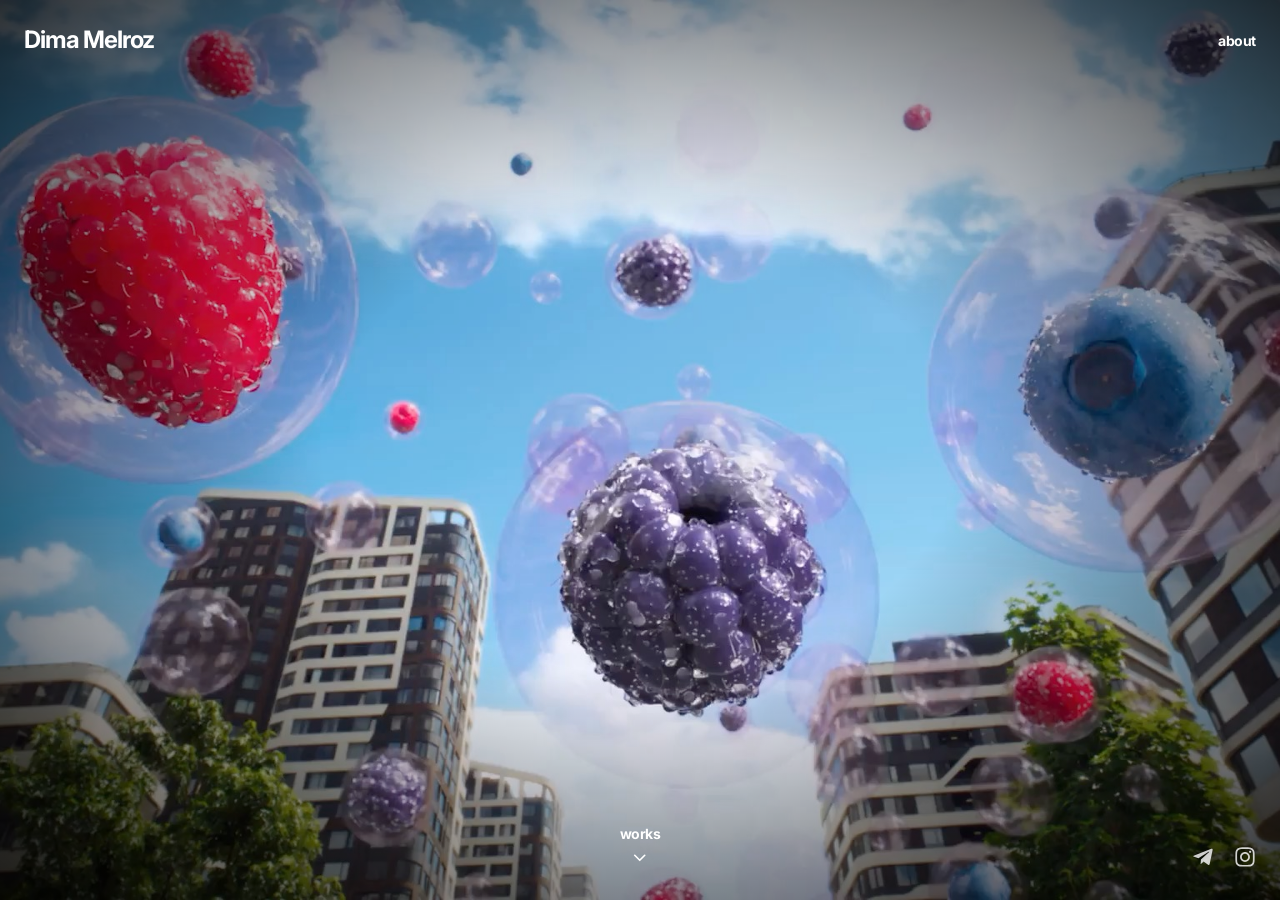
==== commit e9e6ffdc: "Deploy updated About carousel" ====
--- a/index.html
+++ b/index.html
@@ -1,4 +1,4 @@
-<!DOCTYPE html><html lang="en"><head><meta charSet="utf-8"/><meta name="viewport" content="width=device-width, initial-scale=1, maximum-scale=1"/><link rel="stylesheet" href="/_next/static/chunks/176vd5yc0ti4g.css" data-precedence="next"/><link rel="preload" as="script" fetchPriority="low" href="/_next/static/chunks/1-3at-bas7qha.js"/><script src="/_next/static/chunks/3diwb2iuom_tm.js" async=""></script><script src="/_next/static/chunks/3hdj40qmts5sf.js" async=""></script><script src="/_next/static/chunks/turbopack-1m31_u75n0wxl.js" async=""></script><script src="/_next/static/chunks/0wgkc32t41phv.js" async=""></script><script src="/_next/static/chunks/25xmcw65e7tao.js" async=""></script><script src="/_next/static/chunks/14mrh2-p_w84d.js" async=""></script><script src="/_next/static/chunks/00yb-lcw-kesa.js" async=""></script><title>Dima Melroz — Film Director</title><meta name="description" content="Portfolio of director Dima Melroz. Commercials, music videos, AI films."/><link rel="icon" href="/favicon.ico?favicon.1hoiaz_u17ow0.ico" sizes="256x256" type="image/x-icon"/><link rel="icon" href="/icon.svg?icon.28g_gi4tfd292.svg" sizes="any" type="image/svg+xml"/><script src="/_next/static/chunks/0cz1d0mv5g_q7.js" noModule=""></script></head><body><div hidden=""><!--$--><!--/$--></div><style>
+<!DOCTYPE html><html lang="en"><head><meta charSet="utf-8"/><meta name="viewport" content="width=device-width, initial-scale=1, maximum-scale=1"/><link rel="stylesheet" href="/_next/static/chunks/176vd5yc0ti4g.css" data-precedence="next"/><link rel="preload" as="script" fetchPriority="low" href="/_next/static/chunks/1-3at-bas7qha.js"/><script src="/_next/static/chunks/3diwb2iuom_tm.js" async=""></script><script src="/_next/static/chunks/3hdj40qmts5sf.js" async=""></script><script src="/_next/static/chunks/turbopack-1m31_u75n0wxl.js" async=""></script><script src="/_next/static/chunks/2s64_guny1ana.js" async=""></script><script src="/_next/static/chunks/25xmcw65e7tao.js" async=""></script><script src="/_next/static/chunks/14mrh2-p_w84d.js" async=""></script><script src="/_next/static/chunks/00yb-lcw-kesa.js" async=""></script><title>Dima Melroz — Film Director</title><meta name="description" content="Portfolio of director Dima Melroz. Commercials, music videos, AI films."/><link rel="icon" href="/favicon.ico?favicon.1hoiaz_u17ow0.ico" sizes="256x256" type="image/x-icon"/><link rel="icon" href="/icon.svg?icon.28g_gi4tfd292.svg" sizes="any" type="image/svg+xml"/><script src="/_next/static/chunks/0cz1d0mv5g_q7.js" noModule=""></script></head><body><div hidden=""><!--$--><!--/$--></div><style>
         @keyframes works-filter-enter {
           from {
             opacity: 0;
@@ -20,4 +20,4 @@
         .home-screen {
           --home-bottom-offset: max(32px, calc(env(safe-area-inset-bottom) + 24px));
         }
-      </style></main><!--$--><!--/$--><script src="/_next/static/chunks/1-3at-bas7qha.js" id="_R_" async=""></script><script>(self.__next_f=self.__next_f||[]).push([0])</script><script>self.__next_f.push([1,"1:\"$Sreact.fragment\"\n2:I[85152,[\"/_next/static/chunks/0wgkc32t41phv.js\",\"/_next/static/chunks/25xmcw65e7tao.js\",\"/_next/static/chunks/14mrh2-p_w84d.js\"],\"FilterProvider\"]\n3:I[48378,[\"/_next/static/chunks/0wgkc32t41phv.js\",\"/_next/static/chunks/25xmcw65e7tao.js\",\"/_next/static/chunks/14mrh2-p_w84d.js\"],\"AboutProvider\"]\n4:I[3374,[\"/_next/static/chunks/0wgkc32t41phv.js\",\"/_next/static/chunks/25xmcw65e7tao.js\",\"/_next/static/chunks/14mrh2-p_w84d.js\"],\"Header\"]\n5:I[39756,[\"/_next/static/chunks/0wgkc32t41phv.js\",\"/_next/static/chunks/25xmcw65e7tao.js\",\"/_next/static/chunks/14mrh2-p_w84d.js\"],\"default\"]\n6:I[37457,[\"/_next/static/chunks/0wgkc32t41phv.js\",\"/_next/static/chunks/25xmcw65e7tao.js\",\"/_next/static/chunks/14mrh2-p_w84d.js\"],\"default\"]\n7:I[2701,[\"/_next/static/chunks/0wgkc32t41phv.js\",\"/_next/static/chunks/25xmcw65e7tao.js\",\"/_next/static/chunks/14mrh2-p_w84d.js\"],\"AboutOverlay\"]\n8:I[47257,[\"/_next/static/chunks/0wgkc32t41phv.js\",\"/_next/static/chunks/25xmcw65e7tao.js\",\"/_next/static/chunks/14mrh2-p_w84d.js\"],\"ClientPageRoot\"]\n9:I[52683,[\"/_next/static/chunks/0wgkc32t41phv.js\",\"/_next/static/chunks/25xmcw65e7tao.js\",\"/_next/static/chunks/14mrh2-p_w84d.js\",\"/_next/static/chunks/00yb-lcw-kesa.js\"],\"default\"]\nc:I[97367,[\"/_next/static/chunks/0wgkc32t41phv.js\",\"/_next/static/chunks/25xmcw65e7tao.js\",\"/_next/static/chunks/14mrh2-p_w84d.js\"],\"OutletBoundary\"]\nd:\"$Sreact.suspense\"\nf:I[97367,[\"/_next/static/chunks/0wgkc32t41phv.js\",\"/_next/static/chunks/25xmcw65e7tao.js\",\"/_next/static/chunks/14mrh2-p_w84d.js\"],\"ViewportBoundary\"]\n11:I[97367,[\"/_next/static/chunks/0wgkc32t41phv.js\",\"/_next/static/chunks/25xmcw65e7tao.js\",\"/_next/static/chunks/14mrh2-p_w84d.js\"],\"MetadataBoundary\"]\n13:I[68027,[\"/_next/static/chunks/0wgkc32t41phv.js\",\"/_next/static/chunks/25xmcw65e7tao.js\",\"/_next/static/chunks/14mrh2-p_w84d.js\"],\"default\",1]\n:HL[\"/_next/static/chunks/176vd5yc0ti4g.css\",\"style\"]\n"])</script><script>self.__next_f.push([1,"0:{\"P\":null,\"c\":[\"\",\"\"],\"q\":\"\",\"i\":false,\"f\":[[[\"\",{\"children\":[\"__PAGE__\",{}]},\"$undefined\",\"$undefined\",16],[[\"$\",\"$1\",\"c\",{\"children\":[[[\"$\",\"link\",\"0\",{\"rel\":\"stylesheet\",\"href\":\"/_next/static/chunks/176vd5yc0ti4g.css\",\"precedence\":\"next\",\"crossOrigin\":\"$undefined\",\"nonce\":\"$undefined\"}],[\"$\",\"script\",\"script-0\",{\"src\":\"/_next/static/chunks/0wgkc32t41phv.js\",\"async\":true,\"nonce\":\"$undefined\"}],[\"$\",\"script\",\"script-1\",{\"src\":\"/_next/static/chunks/25xmcw65e7tao.js\",\"async\":true,\"nonce\":\"$undefined\"}],[\"$\",\"script\",\"script-2\",{\"src\":\"/_next/static/chunks/14mrh2-p_w84d.js\",\"async\":true,\"nonce\":\"$undefined\"}]],[\"$\",\"html\",null,{\"lang\":\"en\",\"children\":[\"$\",\"body\",null,{\"children\":[\"$\",\"$L2\",null,{\"children\":[\"$\",\"$L3\",null,{\"children\":[[\"$\",\"$L4\",null,{}],[\"$\",\"$L5\",null,{\"parallelRouterKey\":\"children\",\"error\":\"$undefined\",\"errorStyles\":\"$undefined\",\"errorScripts\":\"$undefined\",\"template\":[\"$\",\"$L6\",null,{}],\"templateStyles\":\"$undefined\",\"templateScripts\":\"$undefined\",\"notFound\":[[[\"$\",\"title\",null,{\"children\":\"404: This page could not be found.\"}],[\"$\",\"div\",null,{\"style\":{\"fontFamily\":\"system-ui,\\\"Segoe UI\\\",Roboto,Helvetica,Arial,sans-serif,\\\"Apple Color Emoji\\\",\\\"Segoe UI Emoji\\\"\",\"height\":\"100vh\",\"textAlign\":\"center\",\"display\":\"flex\",\"flexDirection\":\"column\",\"alignItems\":\"center\",\"justifyContent\":\"center\"},\"children\":[\"$\",\"div\",null,{\"children\":[[\"$\",\"style\",null,{\"dangerouslySetInnerHTML\":{\"__html\":\"body{color:#000;background:#fff;margin:0}.next-error-h1{border-right:1px solid rgba(0,0,0,.3)}@media (prefers-color-scheme:dark){body{color:#fff;background:#000}.next-error-h1{border-right:1px solid rgba(255,255,255,.3)}}\"}}],[\"$\",\"h1\",null,{\"className\":\"next-error-h1\",\"style\":{\"display\":\"inline-block\",\"margin\":\"0 20px 0 0\",\"padding\":\"0 23px 0 0\",\"fontSize\":24,\"fontWeight\":500,\"verticalAlign\":\"top\",\"lineHeight\":\"49px\"},\"children\":404}],[\"$\",\"div\",null,{\"style\":{\"display\":\"inline-block\"},\"children\":[\"$\",\"h2\",null,{\"style\":{\"fontSize\":14,\"fontWeight\":400,\"lineHeight\":\"49px\",\"margin\":0},\"children\":\"This page could not be found.\"}]}]]}]}]],[]],\"forbidden\":\"$undefined\",\"unauthorized\":\"$undefined\"}],[\"$\",\"$L7\",null,{}]]}]}]}]}]]}],{\"children\":[[\"$\",\"$1\",\"c\",{\"children\":[[\"$\",\"$L8\",null,{\"Component\":\"$9\",\"serverProvidedParams\":{\"searchParams\":{},\"params\":{},\"promises\":[\"$@a\",\"$@b\"]}}],[[\"$\",\"script\",\"script-0\",{\"src\":\"/_next/static/chunks/00yb-lcw-kesa.js\",\"async\":true,\"nonce\":\"$undefined\"}]],[\"$\",\"$Lc\",null,{\"children\":[\"$\",\"$d\",null,{\"name\":\"Next.MetadataOutlet\",\"children\":\"$@e\"}]}]]}],{},null,false,null]},null,false,null],[\"$\",\"$1\",\"h\",{\"children\":[null,[\"$\",\"$Lf\",null,{\"children\":\"$L10\"}],[\"$\",\"div\",null,{\"hidden\":true,\"children\":[\"$\",\"$L11\",null,{\"children\":[\"$\",\"$d\",null,{\"name\":\"Next.Metadata\",\"children\":\"$L12\"}]}]}],null]}],false]],\"m\":\"$undefined\",\"G\":[\"$13\",[[\"$\",\"link\",\"0\",{\"rel\":\"stylesheet\",\"href\":\"/_next/static/chunks/176vd5yc0ti4g.css\",\"precedence\":\"next\",\"crossOrigin\":\"$undefined\",\"nonce\":\"$undefined\"}]]],\"S\":true,\"h\":null,\"s\":\"$undefined\",\"l\":\"$undefined\",\"p\":\"$undefined\",\"d\":\"$undefined\",\"b\":\"eAcAZwTQjC5vzkzZq1ovI\"}\n"])</script><script>self.__next_f.push([1,"a:{}\nb:\"$0:f:0:1:1:children:0:props:children:0:props:serverProvidedParams:params\"\n"])</script><script>self.__next_f.push([1,"10:[[\"$\",\"meta\",\"0\",{\"charSet\":\"utf-8\"}],[\"$\",\"meta\",\"1\",{\"name\":\"viewport\",\"content\":\"width=device-width, initial-scale=1, maximum-scale=1\"}]]\n"])</script><script>self.__next_f.push([1,"14:I[27201,[\"/_next/static/chunks/0wgkc32t41phv.js\",\"/_next/static/chunks/25xmcw65e7tao.js\",\"/_next/static/chunks/14mrh2-p_w84d.js\"],\"IconMark\"]\ne:null\n12:[[\"$\",\"title\",\"0\",{\"children\":\"Dima Melroz — Film Director\"}],[\"$\",\"meta\",\"1\",{\"name\":\"description\",\"content\":\"Portfolio of director Dima Melroz. Commercials, music videos, AI films.\"}],[\"$\",\"link\",\"2\",{\"rel\":\"icon\",\"href\":\"/favicon.ico?favicon.1hoiaz_u17ow0.ico\",\"sizes\":\"256x256\",\"type\":\"image/x-icon\"}],[\"$\",\"link\",\"3\",{\"rel\":\"icon\",\"href\":\"/icon.svg?icon.28g_gi4tfd292.svg\",\"sizes\":\"any\",\"type\":\"image/svg+xml\"}],[\"$\",\"$L14\",\"4\",{}]]\n"])</script></body></html>+      </style></main><!--$--><!--/$--><script src="/_next/static/chunks/1-3at-bas7qha.js" id="_R_" async=""></script><script>(self.__next_f=self.__next_f||[]).push([0])</script><script>self.__next_f.push([1,"1:\"$Sreact.fragment\"\n2:I[85152,[\"/_next/static/chunks/2s64_guny1ana.js\",\"/_next/static/chunks/25xmcw65e7tao.js\",\"/_next/static/chunks/14mrh2-p_w84d.js\"],\"FilterProvider\"]\n3:I[48378,[\"/_next/static/chunks/2s64_guny1ana.js\",\"/_next/static/chunks/25xmcw65e7tao.js\",\"/_next/static/chunks/14mrh2-p_w84d.js\"],\"AboutProvider\"]\n4:I[3374,[\"/_next/static/chunks/2s64_guny1ana.js\",\"/_next/static/chunks/25xmcw65e7tao.js\",\"/_next/static/chunks/14mrh2-p_w84d.js\"],\"Header\"]\n5:I[39756,[\"/_next/static/chunks/2s64_guny1ana.js\",\"/_next/static/chunks/25xmcw65e7tao.js\",\"/_next/static/chunks/14mrh2-p_w84d.js\"],\"default\"]\n6:I[37457,[\"/_next/static/chunks/2s64_guny1ana.js\",\"/_next/static/chunks/25xmcw65e7tao.js\",\"/_next/static/chunks/14mrh2-p_w84d.js\"],\"default\"]\n7:I[2701,[\"/_next/static/chunks/2s64_guny1ana.js\",\"/_next/static/chunks/25xmcw65e7tao.js\",\"/_next/static/chunks/14mrh2-p_w84d.js\"],\"AboutOverlay\"]\n8:I[47257,[\"/_next/static/chunks/2s64_guny1ana.js\",\"/_next/static/chunks/25xmcw65e7tao.js\",\"/_next/static/chunks/14mrh2-p_w84d.js\"],\"ClientPageRoot\"]\n9:I[52683,[\"/_next/static/chunks/2s64_guny1ana.js\",\"/_next/static/chunks/25xmcw65e7tao.js\",\"/_next/static/chunks/14mrh2-p_w84d.js\",\"/_next/static/chunks/00yb-lcw-kesa.js\"],\"default\"]\nc:I[97367,[\"/_next/static/chunks/2s64_guny1ana.js\",\"/_next/static/chunks/25xmcw65e7tao.js\",\"/_next/static/chunks/14mrh2-p_w84d.js\"],\"OutletBoundary\"]\nd:\"$Sreact.suspense\"\nf:I[97367,[\"/_next/static/chunks/2s64_guny1ana.js\",\"/_next/static/chunks/25xmcw65e7tao.js\",\"/_next/static/chunks/14mrh2-p_w84d.js\"],\"ViewportBoundary\"]\n11:I[97367,[\"/_next/static/chunks/2s64_guny1ana.js\",\"/_next/static/chunks/25xmcw65e7tao.js\",\"/_next/static/chunks/14mrh2-p_w84d.js\"],\"MetadataBoundary\"]\n13:I[68027,[\"/_next/static/chunks/2s64_guny1ana.js\",\"/_next/static/chunks/25xmcw65e7tao.js\",\"/_next/static/chunks/14mrh2-p_w84d.js\"],\"default\",1]\n:HL[\"/_next/static/chunks/176vd5yc0ti4g.css\",\"style\"]\n"])</script><script>self.__next_f.push([1,"0:{\"P\":null,\"c\":[\"\",\"\"],\"q\":\"\",\"i\":false,\"f\":[[[\"\",{\"children\":[\"__PAGE__\",{}]},\"$undefined\",\"$undefined\",16],[[\"$\",\"$1\",\"c\",{\"children\":[[[\"$\",\"link\",\"0\",{\"rel\":\"stylesheet\",\"href\":\"/_next/static/chunks/176vd5yc0ti4g.css\",\"precedence\":\"next\",\"crossOrigin\":\"$undefined\",\"nonce\":\"$undefined\"}],[\"$\",\"script\",\"script-0\",{\"src\":\"/_next/static/chunks/2s64_guny1ana.js\",\"async\":true,\"nonce\":\"$undefined\"}],[\"$\",\"script\",\"script-1\",{\"src\":\"/_next/static/chunks/25xmcw65e7tao.js\",\"async\":true,\"nonce\":\"$undefined\"}],[\"$\",\"script\",\"script-2\",{\"src\":\"/_next/static/chunks/14mrh2-p_w84d.js\",\"async\":true,\"nonce\":\"$undefined\"}]],[\"$\",\"html\",null,{\"lang\":\"en\",\"children\":[\"$\",\"body\",null,{\"children\":[\"$\",\"$L2\",null,{\"children\":[\"$\",\"$L3\",null,{\"children\":[[\"$\",\"$L4\",null,{}],[\"$\",\"$L5\",null,{\"parallelRouterKey\":\"children\",\"error\":\"$undefined\",\"errorStyles\":\"$undefined\",\"errorScripts\":\"$undefined\",\"template\":[\"$\",\"$L6\",null,{}],\"templateStyles\":\"$undefined\",\"templateScripts\":\"$undefined\",\"notFound\":[[[\"$\",\"title\",null,{\"children\":\"404: This page could not be found.\"}],[\"$\",\"div\",null,{\"style\":{\"fontFamily\":\"system-ui,\\\"Segoe UI\\\",Roboto,Helvetica,Arial,sans-serif,\\\"Apple Color Emoji\\\",\\\"Segoe UI Emoji\\\"\",\"height\":\"100vh\",\"textAlign\":\"center\",\"display\":\"flex\",\"flexDirection\":\"column\",\"alignItems\":\"center\",\"justifyContent\":\"center\"},\"children\":[\"$\",\"div\",null,{\"children\":[[\"$\",\"style\",null,{\"dangerouslySetInnerHTML\":{\"__html\":\"body{color:#000;background:#fff;margin:0}.next-error-h1{border-right:1px solid rgba(0,0,0,.3)}@media (prefers-color-scheme:dark){body{color:#fff;background:#000}.next-error-h1{border-right:1px solid rgba(255,255,255,.3)}}\"}}],[\"$\",\"h1\",null,{\"className\":\"next-error-h1\",\"style\":{\"display\":\"inline-block\",\"margin\":\"0 20px 0 0\",\"padding\":\"0 23px 0 0\",\"fontSize\":24,\"fontWeight\":500,\"verticalAlign\":\"top\",\"lineHeight\":\"49px\"},\"children\":404}],[\"$\",\"div\",null,{\"style\":{\"display\":\"inline-block\"},\"children\":[\"$\",\"h2\",null,{\"style\":{\"fontSize\":14,\"fontWeight\":400,\"lineHeight\":\"49px\",\"margin\":0},\"children\":\"This page could not be found.\"}]}]]}]}]],[]],\"forbidden\":\"$undefined\",\"unauthorized\":\"$undefined\"}],[\"$\",\"$L7\",null,{}]]}]}]}]}]]}],{\"children\":[[\"$\",\"$1\",\"c\",{\"children\":[[\"$\",\"$L8\",null,{\"Component\":\"$9\",\"serverProvidedParams\":{\"searchParams\":{},\"params\":{},\"promises\":[\"$@a\",\"$@b\"]}}],[[\"$\",\"script\",\"script-0\",{\"src\":\"/_next/static/chunks/00yb-lcw-kesa.js\",\"async\":true,\"nonce\":\"$undefined\"}]],[\"$\",\"$Lc\",null,{\"children\":[\"$\",\"$d\",null,{\"name\":\"Next.MetadataOutlet\",\"children\":\"$@e\"}]}]]}],{},null,false,null]},null,false,null],[\"$\",\"$1\",\"h\",{\"children\":[null,[\"$\",\"$Lf\",null,{\"children\":\"$L10\"}],[\"$\",\"div\",null,{\"hidden\":true,\"children\":[\"$\",\"$L11\",null,{\"children\":[\"$\",\"$d\",null,{\"name\":\"Next.Metadata\",\"children\":\"$L12\"}]}]}],null]}],false]],\"m\":\"$undefined\",\"G\":[\"$13\",[[\"$\",\"link\",\"0\",{\"rel\":\"stylesheet\",\"href\":\"/_next/static/chunks/176vd5yc0ti4g.css\",\"precedence\":\"next\",\"crossOrigin\":\"$undefined\",\"nonce\":\"$undefined\"}]]],\"S\":true,\"h\":null,\"s\":\"$undefined\",\"l\":\"$undefined\",\"p\":\"$undefined\",\"d\":\"$undefined\",\"b\":\"u6T6ZW3x-2itiZ_YbZgyd\"}\n"])</script><script>self.__next_f.push([1,"a:{}\nb:\"$0:f:0:1:1:children:0:props:children:0:props:serverProvidedParams:params\"\n"])</script><script>self.__next_f.push([1,"10:[[\"$\",\"meta\",\"0\",{\"charSet\":\"utf-8\"}],[\"$\",\"meta\",\"1\",{\"name\":\"viewport\",\"content\":\"width=device-width, initial-scale=1, maximum-scale=1\"}]]\n"])</script><script>self.__next_f.push([1,"14:I[27201,[\"/_next/static/chunks/2s64_guny1ana.js\",\"/_next/static/chunks/25xmcw65e7tao.js\",\"/_next/static/chunks/14mrh2-p_w84d.js\"],\"IconMark\"]\ne:null\n12:[[\"$\",\"title\",\"0\",{\"children\":\"Dima Melroz — Film Director\"}],[\"$\",\"meta\",\"1\",{\"name\":\"description\",\"content\":\"Portfolio of director Dima Melroz. Commercials, music videos, AI films.\"}],[\"$\",\"link\",\"2\",{\"rel\":\"icon\",\"href\":\"/favicon.ico?favicon.1hoiaz_u17ow0.ico\",\"sizes\":\"256x256\",\"type\":\"image/x-icon\"}],[\"$\",\"link\",\"3\",{\"rel\":\"icon\",\"href\":\"/icon.svg?icon.28g_gi4tfd292.svg\",\"sizes\":\"any\",\"type\":\"image/svg+xml\"}],[\"$\",\"$L14\",\"4\",{}]]\n"])</script></body></html>
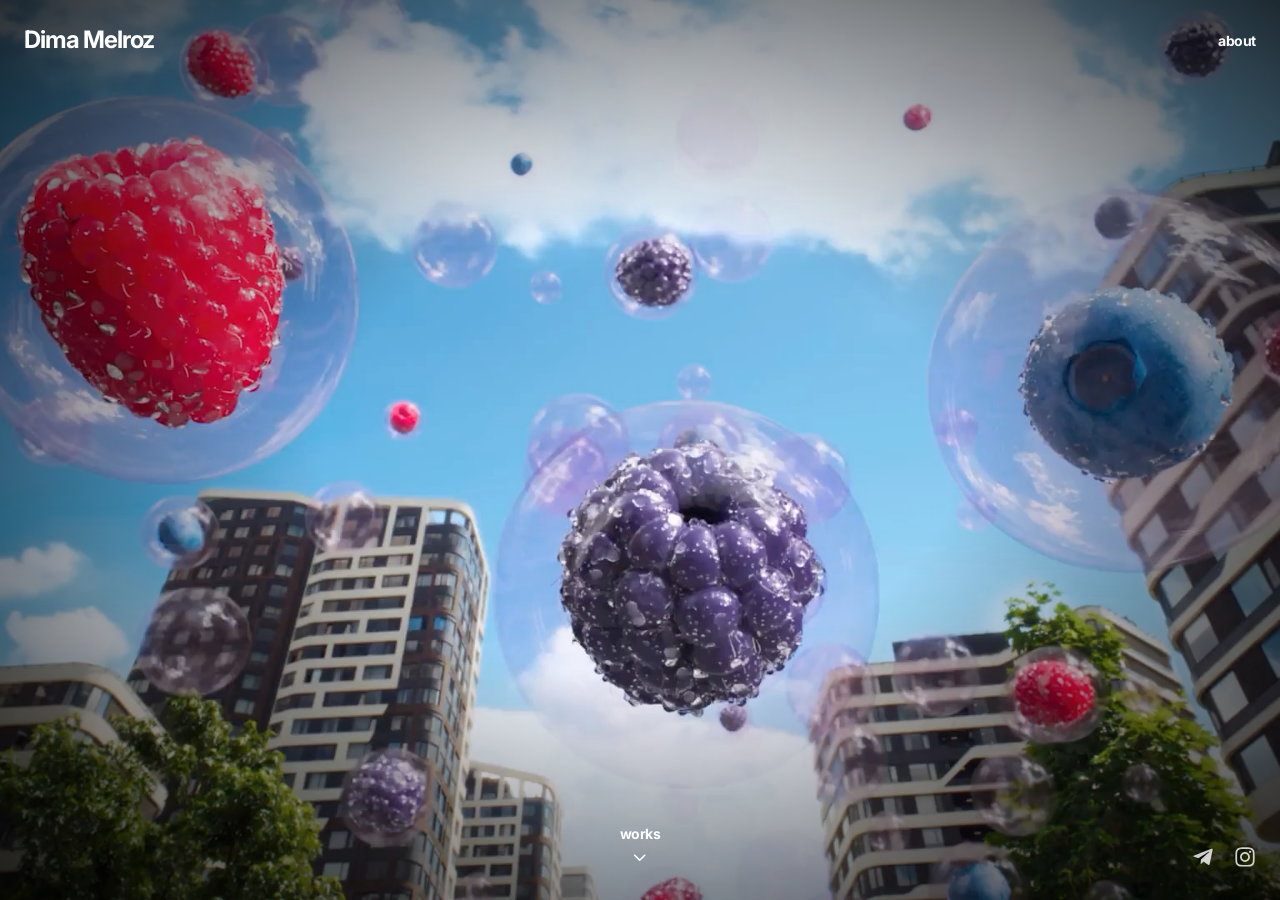
==== commit 447ffa44: "Deploy adjusted About framing" ====
--- a/index.html
+++ b/index.html
@@ -1,4 +1,4 @@
-<!DOCTYPE html><html lang="en"><head><meta charSet="utf-8"/><meta name="viewport" content="width=device-width, initial-scale=1, maximum-scale=1"/><link rel="stylesheet" href="/_next/static/chunks/176vd5yc0ti4g.css" data-precedence="next"/><link rel="preload" as="script" fetchPriority="low" href="/_next/static/chunks/1-3at-bas7qha.js"/><script src="/_next/static/chunks/3diwb2iuom_tm.js" async=""></script><script src="/_next/static/chunks/3hdj40qmts5sf.js" async=""></script><script src="/_next/static/chunks/turbopack-1m31_u75n0wxl.js" async=""></script><script src="/_next/static/chunks/2s64_guny1ana.js" async=""></script><script src="/_next/static/chunks/25xmcw65e7tao.js" async=""></script><script src="/_next/static/chunks/14mrh2-p_w84d.js" async=""></script><script src="/_next/static/chunks/00yb-lcw-kesa.js" async=""></script><title>Dima Melroz — Film Director</title><meta name="description" content="Portfolio of director Dima Melroz. Commercials, music videos, AI films."/><link rel="icon" href="/favicon.ico?favicon.1hoiaz_u17ow0.ico" sizes="256x256" type="image/x-icon"/><link rel="icon" href="/icon.svg?icon.28g_gi4tfd292.svg" sizes="any" type="image/svg+xml"/><script src="/_next/static/chunks/0cz1d0mv5g_q7.js" noModule=""></script></head><body><div hidden=""><!--$--><!--/$--></div><style>
+<!DOCTYPE html><html lang="en"><head><meta charSet="utf-8"/><meta name="viewport" content="width=device-width, initial-scale=1, maximum-scale=1"/><link rel="stylesheet" href="/_next/static/chunks/176vd5yc0ti4g.css" data-precedence="next"/><link rel="preload" as="script" fetchPriority="low" href="/_next/static/chunks/1-3at-bas7qha.js"/><script src="/_next/static/chunks/3diwb2iuom_tm.js" async=""></script><script src="/_next/static/chunks/3hdj40qmts5sf.js" async=""></script><script src="/_next/static/chunks/turbopack-1m31_u75n0wxl.js" async=""></script><script src="/_next/static/chunks/1481-k7bp3nru.js" async=""></script><script src="/_next/static/chunks/25xmcw65e7tao.js" async=""></script><script src="/_next/static/chunks/14mrh2-p_w84d.js" async=""></script><script src="/_next/static/chunks/00yb-lcw-kesa.js" async=""></script><title>Dima Melroz — Film Director</title><meta name="description" content="Portfolio of director Dima Melroz. Commercials, music videos, AI films."/><link rel="icon" href="/favicon.ico?favicon.1hoiaz_u17ow0.ico" sizes="256x256" type="image/x-icon"/><link rel="icon" href="/icon.svg?icon.28g_gi4tfd292.svg" sizes="any" type="image/svg+xml"/><script src="/_next/static/chunks/0cz1d0mv5g_q7.js" noModule=""></script></head><body><div hidden=""><!--$--><!--/$--></div><style>
         @keyframes works-filter-enter {
           from {
             opacity: 0;
@@ -20,4 +20,4 @@
         .home-screen {
           --home-bottom-offset: max(32px, calc(env(safe-area-inset-bottom) + 24px));
         }
-      </style></main><!--$--><!--/$--><script src="/_next/static/chunks/1-3at-bas7qha.js" id="_R_" async=""></script><script>(self.__next_f=self.__next_f||[]).push([0])</script><script>self.__next_f.push([1,"1:\"$Sreact.fragment\"\n2:I[85152,[\"/_next/static/chunks/2s64_guny1ana.js\",\"/_next/static/chunks/25xmcw65e7tao.js\",\"/_next/static/chunks/14mrh2-p_w84d.js\"],\"FilterProvider\"]\n3:I[48378,[\"/_next/static/chunks/2s64_guny1ana.js\",\"/_next/static/chunks/25xmcw65e7tao.js\",\"/_next/static/chunks/14mrh2-p_w84d.js\"],\"AboutProvider\"]\n4:I[3374,[\"/_next/static/chunks/2s64_guny1ana.js\",\"/_next/static/chunks/25xmcw65e7tao.js\",\"/_next/static/chunks/14mrh2-p_w84d.js\"],\"Header\"]\n5:I[39756,[\"/_next/static/chunks/2s64_guny1ana.js\",\"/_next/static/chunks/25xmcw65e7tao.js\",\"/_next/static/chunks/14mrh2-p_w84d.js\"],\"default\"]\n6:I[37457,[\"/_next/static/chunks/2s64_guny1ana.js\",\"/_next/static/chunks/25xmcw65e7tao.js\",\"/_next/static/chunks/14mrh2-p_w84d.js\"],\"default\"]\n7:I[2701,[\"/_next/static/chunks/2s64_guny1ana.js\",\"/_next/static/chunks/25xmcw65e7tao.js\",\"/_next/static/chunks/14mrh2-p_w84d.js\"],\"AboutOverlay\"]\n8:I[47257,[\"/_next/static/chunks/2s64_guny1ana.js\",\"/_next/static/chunks/25xmcw65e7tao.js\",\"/_next/static/chunks/14mrh2-p_w84d.js\"],\"ClientPageRoot\"]\n9:I[52683,[\"/_next/static/chunks/2s64_guny1ana.js\",\"/_next/static/chunks/25xmcw65e7tao.js\",\"/_next/static/chunks/14mrh2-p_w84d.js\",\"/_next/static/chunks/00yb-lcw-kesa.js\"],\"default\"]\nc:I[97367,[\"/_next/static/chunks/2s64_guny1ana.js\",\"/_next/static/chunks/25xmcw65e7tao.js\",\"/_next/static/chunks/14mrh2-p_w84d.js\"],\"OutletBoundary\"]\nd:\"$Sreact.suspense\"\nf:I[97367,[\"/_next/static/chunks/2s64_guny1ana.js\",\"/_next/static/chunks/25xmcw65e7tao.js\",\"/_next/static/chunks/14mrh2-p_w84d.js\"],\"ViewportBoundary\"]\n11:I[97367,[\"/_next/static/chunks/2s64_guny1ana.js\",\"/_next/static/chunks/25xmcw65e7tao.js\",\"/_next/static/chunks/14mrh2-p_w84d.js\"],\"MetadataBoundary\"]\n13:I[68027,[\"/_next/static/chunks/2s64_guny1ana.js\",\"/_next/static/chunks/25xmcw65e7tao.js\",\"/_next/static/chunks/14mrh2-p_w84d.js\"],\"default\",1]\n:HL[\"/_next/static/chunks/176vd5yc0ti4g.css\",\"style\"]\n"])</script><script>self.__next_f.push([1,"0:{\"P\":null,\"c\":[\"\",\"\"],\"q\":\"\",\"i\":false,\"f\":[[[\"\",{\"children\":[\"__PAGE__\",{}]},\"$undefined\",\"$undefined\",16],[[\"$\",\"$1\",\"c\",{\"children\":[[[\"$\",\"link\",\"0\",{\"rel\":\"stylesheet\",\"href\":\"/_next/static/chunks/176vd5yc0ti4g.css\",\"precedence\":\"next\",\"crossOrigin\":\"$undefined\",\"nonce\":\"$undefined\"}],[\"$\",\"script\",\"script-0\",{\"src\":\"/_next/static/chunks/2s64_guny1ana.js\",\"async\":true,\"nonce\":\"$undefined\"}],[\"$\",\"script\",\"script-1\",{\"src\":\"/_next/static/chunks/25xmcw65e7tao.js\",\"async\":true,\"nonce\":\"$undefined\"}],[\"$\",\"script\",\"script-2\",{\"src\":\"/_next/static/chunks/14mrh2-p_w84d.js\",\"async\":true,\"nonce\":\"$undefined\"}]],[\"$\",\"html\",null,{\"lang\":\"en\",\"children\":[\"$\",\"body\",null,{\"children\":[\"$\",\"$L2\",null,{\"children\":[\"$\",\"$L3\",null,{\"children\":[[\"$\",\"$L4\",null,{}],[\"$\",\"$L5\",null,{\"parallelRouterKey\":\"children\",\"error\":\"$undefined\",\"errorStyles\":\"$undefined\",\"errorScripts\":\"$undefined\",\"template\":[\"$\",\"$L6\",null,{}],\"templateStyles\":\"$undefined\",\"templateScripts\":\"$undefined\",\"notFound\":[[[\"$\",\"title\",null,{\"children\":\"404: This page could not be found.\"}],[\"$\",\"div\",null,{\"style\":{\"fontFamily\":\"system-ui,\\\"Segoe UI\\\",Roboto,Helvetica,Arial,sans-serif,\\\"Apple Color Emoji\\\",\\\"Segoe UI Emoji\\\"\",\"height\":\"100vh\",\"textAlign\":\"center\",\"display\":\"flex\",\"flexDirection\":\"column\",\"alignItems\":\"center\",\"justifyContent\":\"center\"},\"children\":[\"$\",\"div\",null,{\"children\":[[\"$\",\"style\",null,{\"dangerouslySetInnerHTML\":{\"__html\":\"body{color:#000;background:#fff;margin:0}.next-error-h1{border-right:1px solid rgba(0,0,0,.3)}@media (prefers-color-scheme:dark){body{color:#fff;background:#000}.next-error-h1{border-right:1px solid rgba(255,255,255,.3)}}\"}}],[\"$\",\"h1\",null,{\"className\":\"next-error-h1\",\"style\":{\"display\":\"inline-block\",\"margin\":\"0 20px 0 0\",\"padding\":\"0 23px 0 0\",\"fontSize\":24,\"fontWeight\":500,\"verticalAlign\":\"top\",\"lineHeight\":\"49px\"},\"children\":404}],[\"$\",\"div\",null,{\"style\":{\"display\":\"inline-block\"},\"children\":[\"$\",\"h2\",null,{\"style\":{\"fontSize\":14,\"fontWeight\":400,\"lineHeight\":\"49px\",\"margin\":0},\"children\":\"This page could not be found.\"}]}]]}]}]],[]],\"forbidden\":\"$undefined\",\"unauthorized\":\"$undefined\"}],[\"$\",\"$L7\",null,{}]]}]}]}]}]]}],{\"children\":[[\"$\",\"$1\",\"c\",{\"children\":[[\"$\",\"$L8\",null,{\"Component\":\"$9\",\"serverProvidedParams\":{\"searchParams\":{},\"params\":{},\"promises\":[\"$@a\",\"$@b\"]}}],[[\"$\",\"script\",\"script-0\",{\"src\":\"/_next/static/chunks/00yb-lcw-kesa.js\",\"async\":true,\"nonce\":\"$undefined\"}]],[\"$\",\"$Lc\",null,{\"children\":[\"$\",\"$d\",null,{\"name\":\"Next.MetadataOutlet\",\"children\":\"$@e\"}]}]]}],{},null,false,null]},null,false,null],[\"$\",\"$1\",\"h\",{\"children\":[null,[\"$\",\"$Lf\",null,{\"children\":\"$L10\"}],[\"$\",\"div\",null,{\"hidden\":true,\"children\":[\"$\",\"$L11\",null,{\"children\":[\"$\",\"$d\",null,{\"name\":\"Next.Metadata\",\"children\":\"$L12\"}]}]}],null]}],false]],\"m\":\"$undefined\",\"G\":[\"$13\",[[\"$\",\"link\",\"0\",{\"rel\":\"stylesheet\",\"href\":\"/_next/static/chunks/176vd5yc0ti4g.css\",\"precedence\":\"next\",\"crossOrigin\":\"$undefined\",\"nonce\":\"$undefined\"}]]],\"S\":true,\"h\":null,\"s\":\"$undefined\",\"l\":\"$undefined\",\"p\":\"$undefined\",\"d\":\"$undefined\",\"b\":\"u6T6ZW3x-2itiZ_YbZgyd\"}\n"])</script><script>self.__next_f.push([1,"a:{}\nb:\"$0:f:0:1:1:children:0:props:children:0:props:serverProvidedParams:params\"\n"])</script><script>self.__next_f.push([1,"10:[[\"$\",\"meta\",\"0\",{\"charSet\":\"utf-8\"}],[\"$\",\"meta\",\"1\",{\"name\":\"viewport\",\"content\":\"width=device-width, initial-scale=1, maximum-scale=1\"}]]\n"])</script><script>self.__next_f.push([1,"14:I[27201,[\"/_next/static/chunks/2s64_guny1ana.js\",\"/_next/static/chunks/25xmcw65e7tao.js\",\"/_next/static/chunks/14mrh2-p_w84d.js\"],\"IconMark\"]\ne:null\n12:[[\"$\",\"title\",\"0\",{\"children\":\"Dima Melroz — Film Director\"}],[\"$\",\"meta\",\"1\",{\"name\":\"description\",\"content\":\"Portfolio of director Dima Melroz. Commercials, music videos, AI films.\"}],[\"$\",\"link\",\"2\",{\"rel\":\"icon\",\"href\":\"/favicon.ico?favicon.1hoiaz_u17ow0.ico\",\"sizes\":\"256x256\",\"type\":\"image/x-icon\"}],[\"$\",\"link\",\"3\",{\"rel\":\"icon\",\"href\":\"/icon.svg?icon.28g_gi4tfd292.svg\",\"sizes\":\"any\",\"type\":\"image/svg+xml\"}],[\"$\",\"$L14\",\"4\",{}]]\n"])</script></body></html>+      </style></main><!--$--><!--/$--><script src="/_next/static/chunks/1-3at-bas7qha.js" id="_R_" async=""></script><script>(self.__next_f=self.__next_f||[]).push([0])</script><script>self.__next_f.push([1,"1:\"$Sreact.fragment\"\n2:I[85152,[\"/_next/static/chunks/1481-k7bp3nru.js\",\"/_next/static/chunks/25xmcw65e7tao.js\",\"/_next/static/chunks/14mrh2-p_w84d.js\"],\"FilterProvider\"]\n3:I[48378,[\"/_next/static/chunks/1481-k7bp3nru.js\",\"/_next/static/chunks/25xmcw65e7tao.js\",\"/_next/static/chunks/14mrh2-p_w84d.js\"],\"AboutProvider\"]\n4:I[3374,[\"/_next/static/chunks/1481-k7bp3nru.js\",\"/_next/static/chunks/25xmcw65e7tao.js\",\"/_next/static/chunks/14mrh2-p_w84d.js\"],\"Header\"]\n5:I[39756,[\"/_next/static/chunks/1481-k7bp3nru.js\",\"/_next/static/chunks/25xmcw65e7tao.js\",\"/_next/static/chunks/14mrh2-p_w84d.js\"],\"default\"]\n6:I[37457,[\"/_next/static/chunks/1481-k7bp3nru.js\",\"/_next/static/chunks/25xmcw65e7tao.js\",\"/_next/static/chunks/14mrh2-p_w84d.js\"],\"default\"]\n7:I[2701,[\"/_next/static/chunks/1481-k7bp3nru.js\",\"/_next/static/chunks/25xmcw65e7tao.js\",\"/_next/static/chunks/14mrh2-p_w84d.js\"],\"AboutOverlay\"]\n8:I[47257,[\"/_next/static/chunks/1481-k7bp3nru.js\",\"/_next/static/chunks/25xmcw65e7tao.js\",\"/_next/static/chunks/14mrh2-p_w84d.js\"],\"ClientPageRoot\"]\n9:I[52683,[\"/_next/static/chunks/1481-k7bp3nru.js\",\"/_next/static/chunks/25xmcw65e7tao.js\",\"/_next/static/chunks/14mrh2-p_w84d.js\",\"/_next/static/chunks/00yb-lcw-kesa.js\"],\"default\"]\nc:I[97367,[\"/_next/static/chunks/1481-k7bp3nru.js\",\"/_next/static/chunks/25xmcw65e7tao.js\",\"/_next/static/chunks/14mrh2-p_w84d.js\"],\"OutletBoundary\"]\nd:\"$Sreact.suspense\"\nf:I[97367,[\"/_next/static/chunks/1481-k7bp3nru.js\",\"/_next/static/chunks/25xmcw65e7tao.js\",\"/_next/static/chunks/14mrh2-p_w84d.js\"],\"ViewportBoundary\"]\n11:I[97367,[\"/_next/static/chunks/1481-k7bp3nru.js\",\"/_next/static/chunks/25xmcw65e7tao.js\",\"/_next/static/chunks/14mrh2-p_w84d.js\"],\"MetadataBoundary\"]\n13:I[68027,[\"/_next/static/chunks/1481-k7bp3nru.js\",\"/_next/static/chunks/25xmcw65e7tao.js\",\"/_next/static/chunks/14mrh2-p_w84d.js\"],\"default\",1]\n:HL[\"/_next/static/chunks/176vd5yc0ti4g.css\",\"style\"]\n"])</script><script>self.__next_f.push([1,"0:{\"P\":null,\"c\":[\"\",\"\"],\"q\":\"\",\"i\":false,\"f\":[[[\"\",{\"children\":[\"__PAGE__\",{}]},\"$undefined\",\"$undefined\",16],[[\"$\",\"$1\",\"c\",{\"children\":[[[\"$\",\"link\",\"0\",{\"rel\":\"stylesheet\",\"href\":\"/_next/static/chunks/176vd5yc0ti4g.css\",\"precedence\":\"next\",\"crossOrigin\":\"$undefined\",\"nonce\":\"$undefined\"}],[\"$\",\"script\",\"script-0\",{\"src\":\"/_next/static/chunks/1481-k7bp3nru.js\",\"async\":true,\"nonce\":\"$undefined\"}],[\"$\",\"script\",\"script-1\",{\"src\":\"/_next/static/chunks/25xmcw65e7tao.js\",\"async\":true,\"nonce\":\"$undefined\"}],[\"$\",\"script\",\"script-2\",{\"src\":\"/_next/static/chunks/14mrh2-p_w84d.js\",\"async\":true,\"nonce\":\"$undefined\"}]],[\"$\",\"html\",null,{\"lang\":\"en\",\"children\":[\"$\",\"body\",null,{\"children\":[\"$\",\"$L2\",null,{\"children\":[\"$\",\"$L3\",null,{\"children\":[[\"$\",\"$L4\",null,{}],[\"$\",\"$L5\",null,{\"parallelRouterKey\":\"children\",\"error\":\"$undefined\",\"errorStyles\":\"$undefined\",\"errorScripts\":\"$undefined\",\"template\":[\"$\",\"$L6\",null,{}],\"templateStyles\":\"$undefined\",\"templateScripts\":\"$undefined\",\"notFound\":[[[\"$\",\"title\",null,{\"children\":\"404: This page could not be found.\"}],[\"$\",\"div\",null,{\"style\":{\"fontFamily\":\"system-ui,\\\"Segoe UI\\\",Roboto,Helvetica,Arial,sans-serif,\\\"Apple Color Emoji\\\",\\\"Segoe UI Emoji\\\"\",\"height\":\"100vh\",\"textAlign\":\"center\",\"display\":\"flex\",\"flexDirection\":\"column\",\"alignItems\":\"center\",\"justifyContent\":\"center\"},\"children\":[\"$\",\"div\",null,{\"children\":[[\"$\",\"style\",null,{\"dangerouslySetInnerHTML\":{\"__html\":\"body{color:#000;background:#fff;margin:0}.next-error-h1{border-right:1px solid rgba(0,0,0,.3)}@media (prefers-color-scheme:dark){body{color:#fff;background:#000}.next-error-h1{border-right:1px solid rgba(255,255,255,.3)}}\"}}],[\"$\",\"h1\",null,{\"className\":\"next-error-h1\",\"style\":{\"display\":\"inline-block\",\"margin\":\"0 20px 0 0\",\"padding\":\"0 23px 0 0\",\"fontSize\":24,\"fontWeight\":500,\"verticalAlign\":\"top\",\"lineHeight\":\"49px\"},\"children\":404}],[\"$\",\"div\",null,{\"style\":{\"display\":\"inline-block\"},\"children\":[\"$\",\"h2\",null,{\"style\":{\"fontSize\":14,\"fontWeight\":400,\"lineHeight\":\"49px\",\"margin\":0},\"children\":\"This page could not be found.\"}]}]]}]}]],[]],\"forbidden\":\"$undefined\",\"unauthorized\":\"$undefined\"}],[\"$\",\"$L7\",null,{}]]}]}]}]}]]}],{\"children\":[[\"$\",\"$1\",\"c\",{\"children\":[[\"$\",\"$L8\",null,{\"Component\":\"$9\",\"serverProvidedParams\":{\"searchParams\":{},\"params\":{},\"promises\":[\"$@a\",\"$@b\"]}}],[[\"$\",\"script\",\"script-0\",{\"src\":\"/_next/static/chunks/00yb-lcw-kesa.js\",\"async\":true,\"nonce\":\"$undefined\"}]],[\"$\",\"$Lc\",null,{\"children\":[\"$\",\"$d\",null,{\"name\":\"Next.MetadataOutlet\",\"children\":\"$@e\"}]}]]}],{},null,false,null]},null,false,null],[\"$\",\"$1\",\"h\",{\"children\":[null,[\"$\",\"$Lf\",null,{\"children\":\"$L10\"}],[\"$\",\"div\",null,{\"hidden\":true,\"children\":[\"$\",\"$L11\",null,{\"children\":[\"$\",\"$d\",null,{\"name\":\"Next.Metadata\",\"children\":\"$L12\"}]}]}],null]}],false]],\"m\":\"$undefined\",\"G\":[\"$13\",[[\"$\",\"link\",\"0\",{\"rel\":\"stylesheet\",\"href\":\"/_next/static/chunks/176vd5yc0ti4g.css\",\"precedence\":\"next\",\"crossOrigin\":\"$undefined\",\"nonce\":\"$undefined\"}]]],\"S\":true,\"h\":null,\"s\":\"$undefined\",\"l\":\"$undefined\",\"p\":\"$undefined\",\"d\":\"$undefined\",\"b\":\"PZsVcyPr27QNaO7LqiC4l\"}\n"])</script><script>self.__next_f.push([1,"a:{}\nb:\"$0:f:0:1:1:children:0:props:children:0:props:serverProvidedParams:params\"\n"])</script><script>self.__next_f.push([1,"10:[[\"$\",\"meta\",\"0\",{\"charSet\":\"utf-8\"}],[\"$\",\"meta\",\"1\",{\"name\":\"viewport\",\"content\":\"width=device-width, initial-scale=1, maximum-scale=1\"}]]\n"])</script><script>self.__next_f.push([1,"14:I[27201,[\"/_next/static/chunks/1481-k7bp3nru.js\",\"/_next/static/chunks/25xmcw65e7tao.js\",\"/_next/static/chunks/14mrh2-p_w84d.js\"],\"IconMark\"]\ne:null\n12:[[\"$\",\"title\",\"0\",{\"children\":\"Dima Melroz — Film Director\"}],[\"$\",\"meta\",\"1\",{\"name\":\"description\",\"content\":\"Portfolio of director Dima Melroz. Commercials, music videos, AI films.\"}],[\"$\",\"link\",\"2\",{\"rel\":\"icon\",\"href\":\"/favicon.ico?favicon.1hoiaz_u17ow0.ico\",\"sizes\":\"256x256\",\"type\":\"image/x-icon\"}],[\"$\",\"link\",\"3\",{\"rel\":\"icon\",\"href\":\"/icon.svg?icon.28g_gi4tfd292.svg\",\"sizes\":\"any\",\"type\":\"image/svg+xml\"}],[\"$\",\"$L14\",\"4\",{}]]\n"])</script></body></html>
